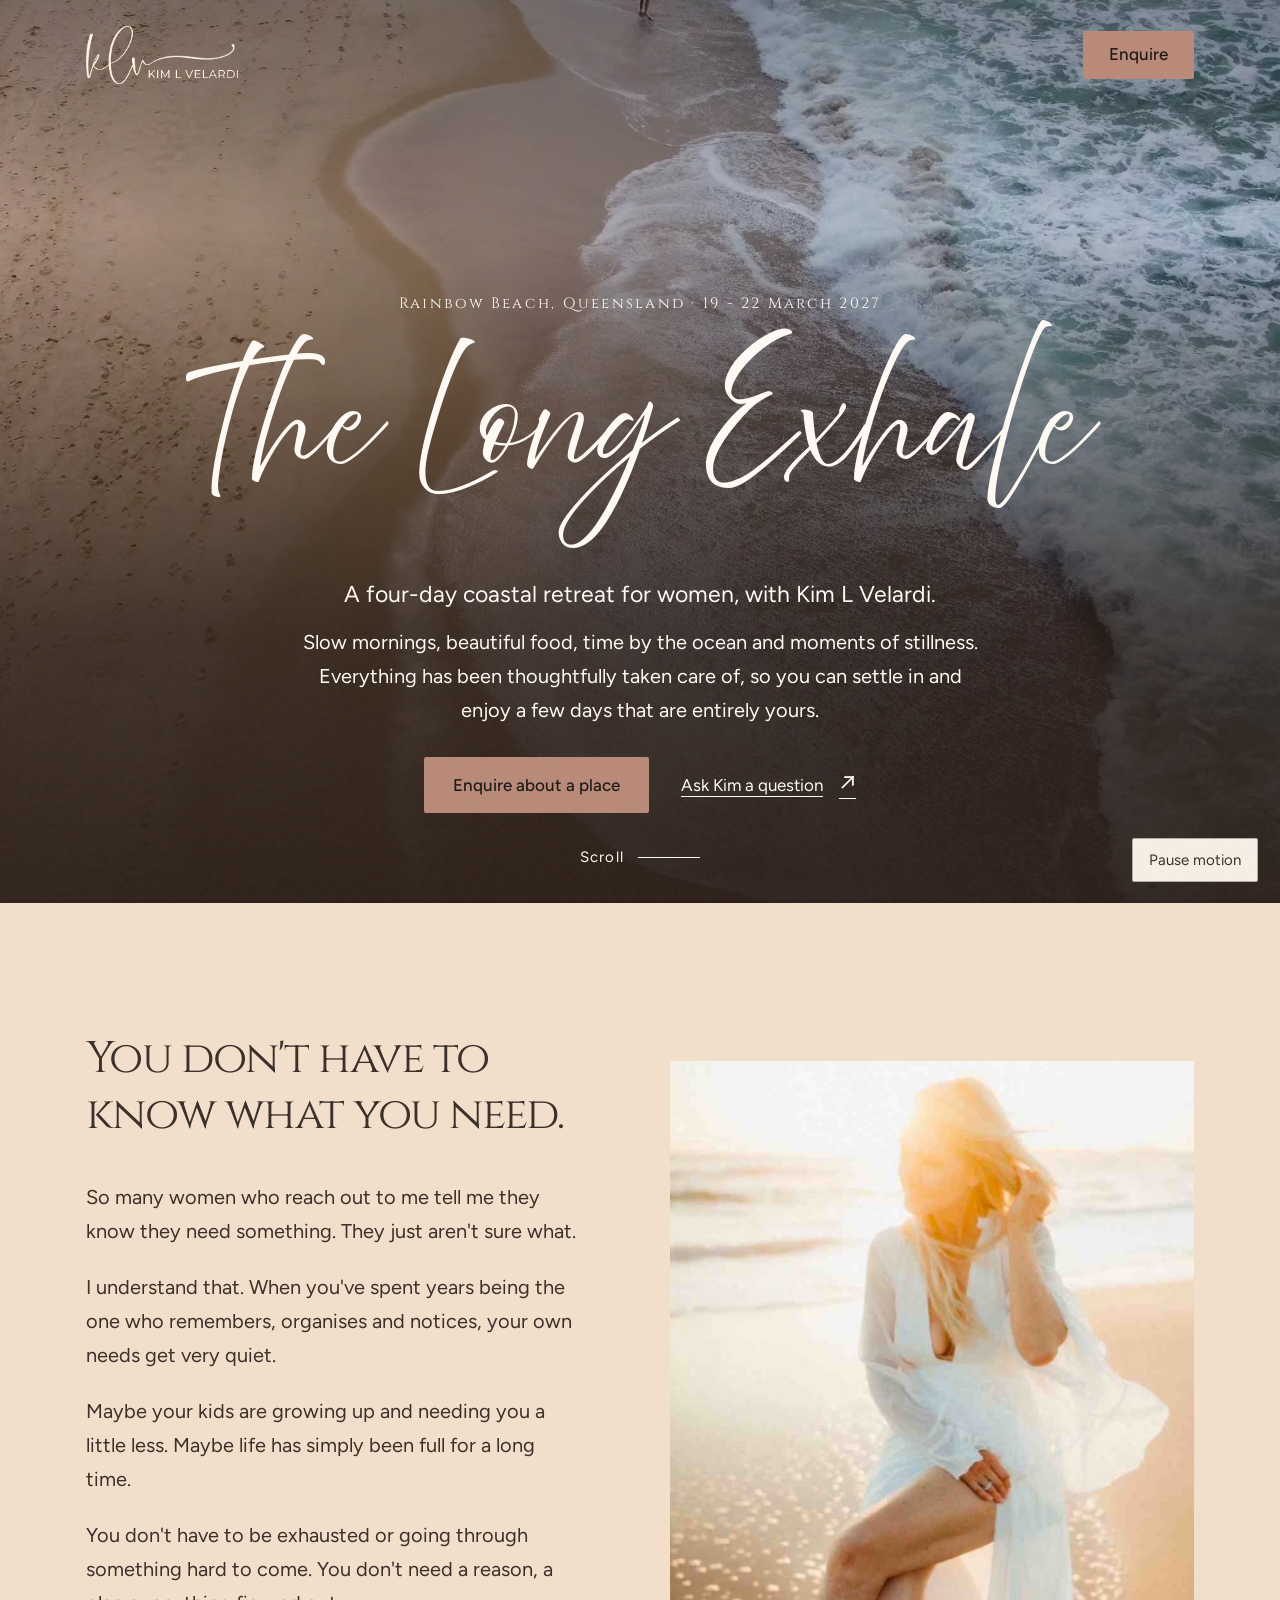
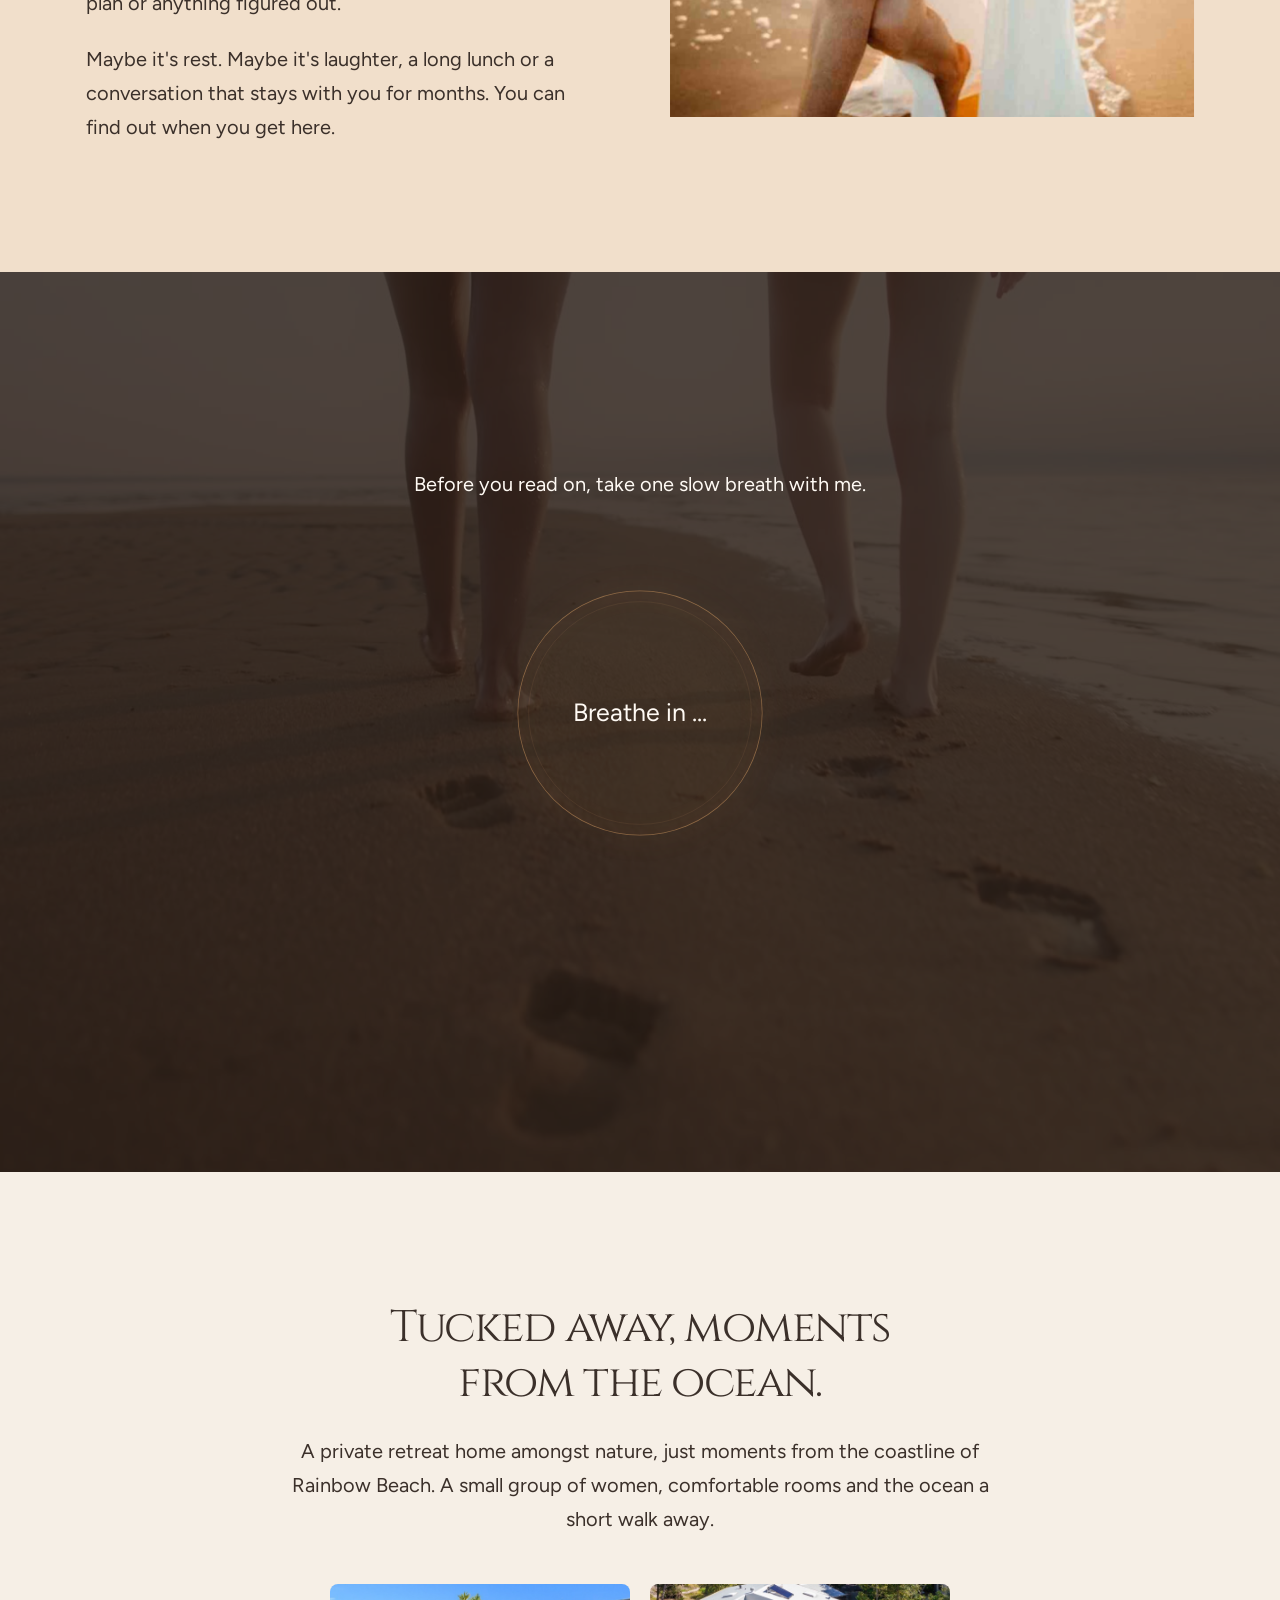
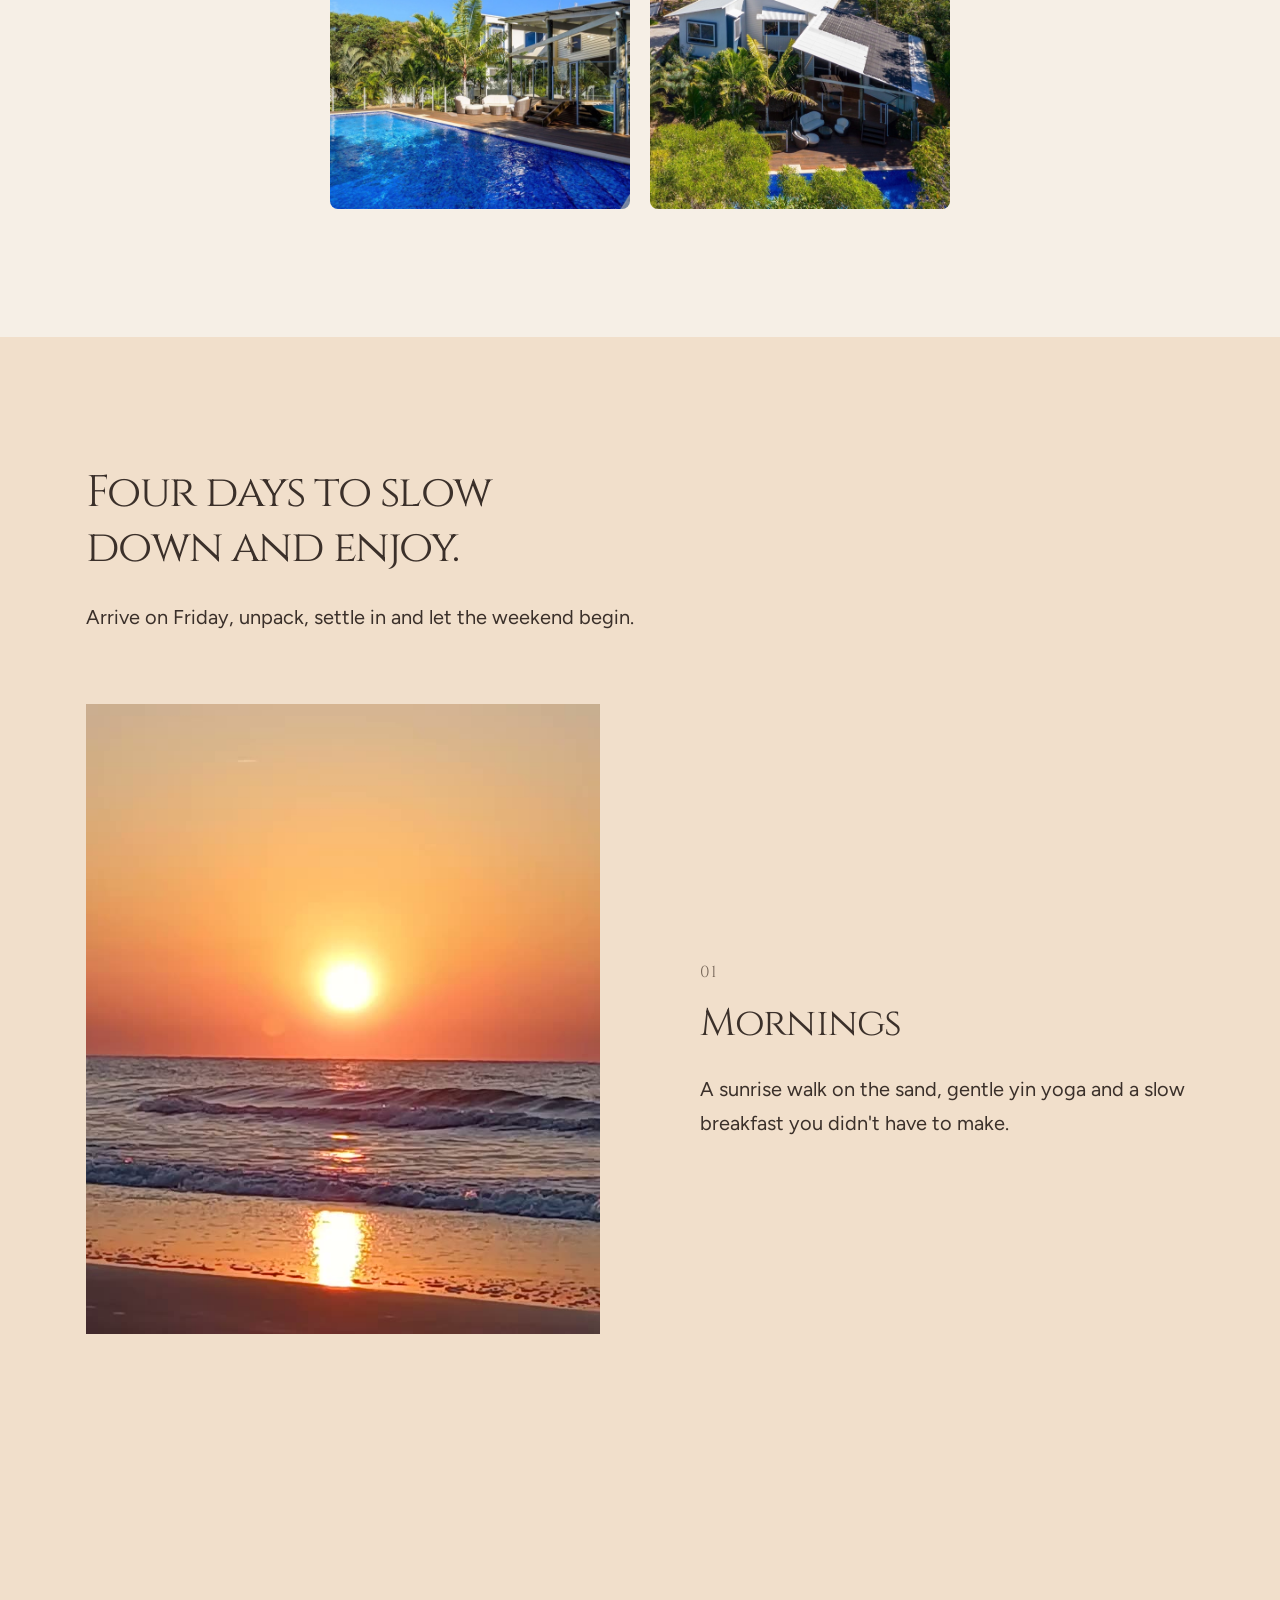
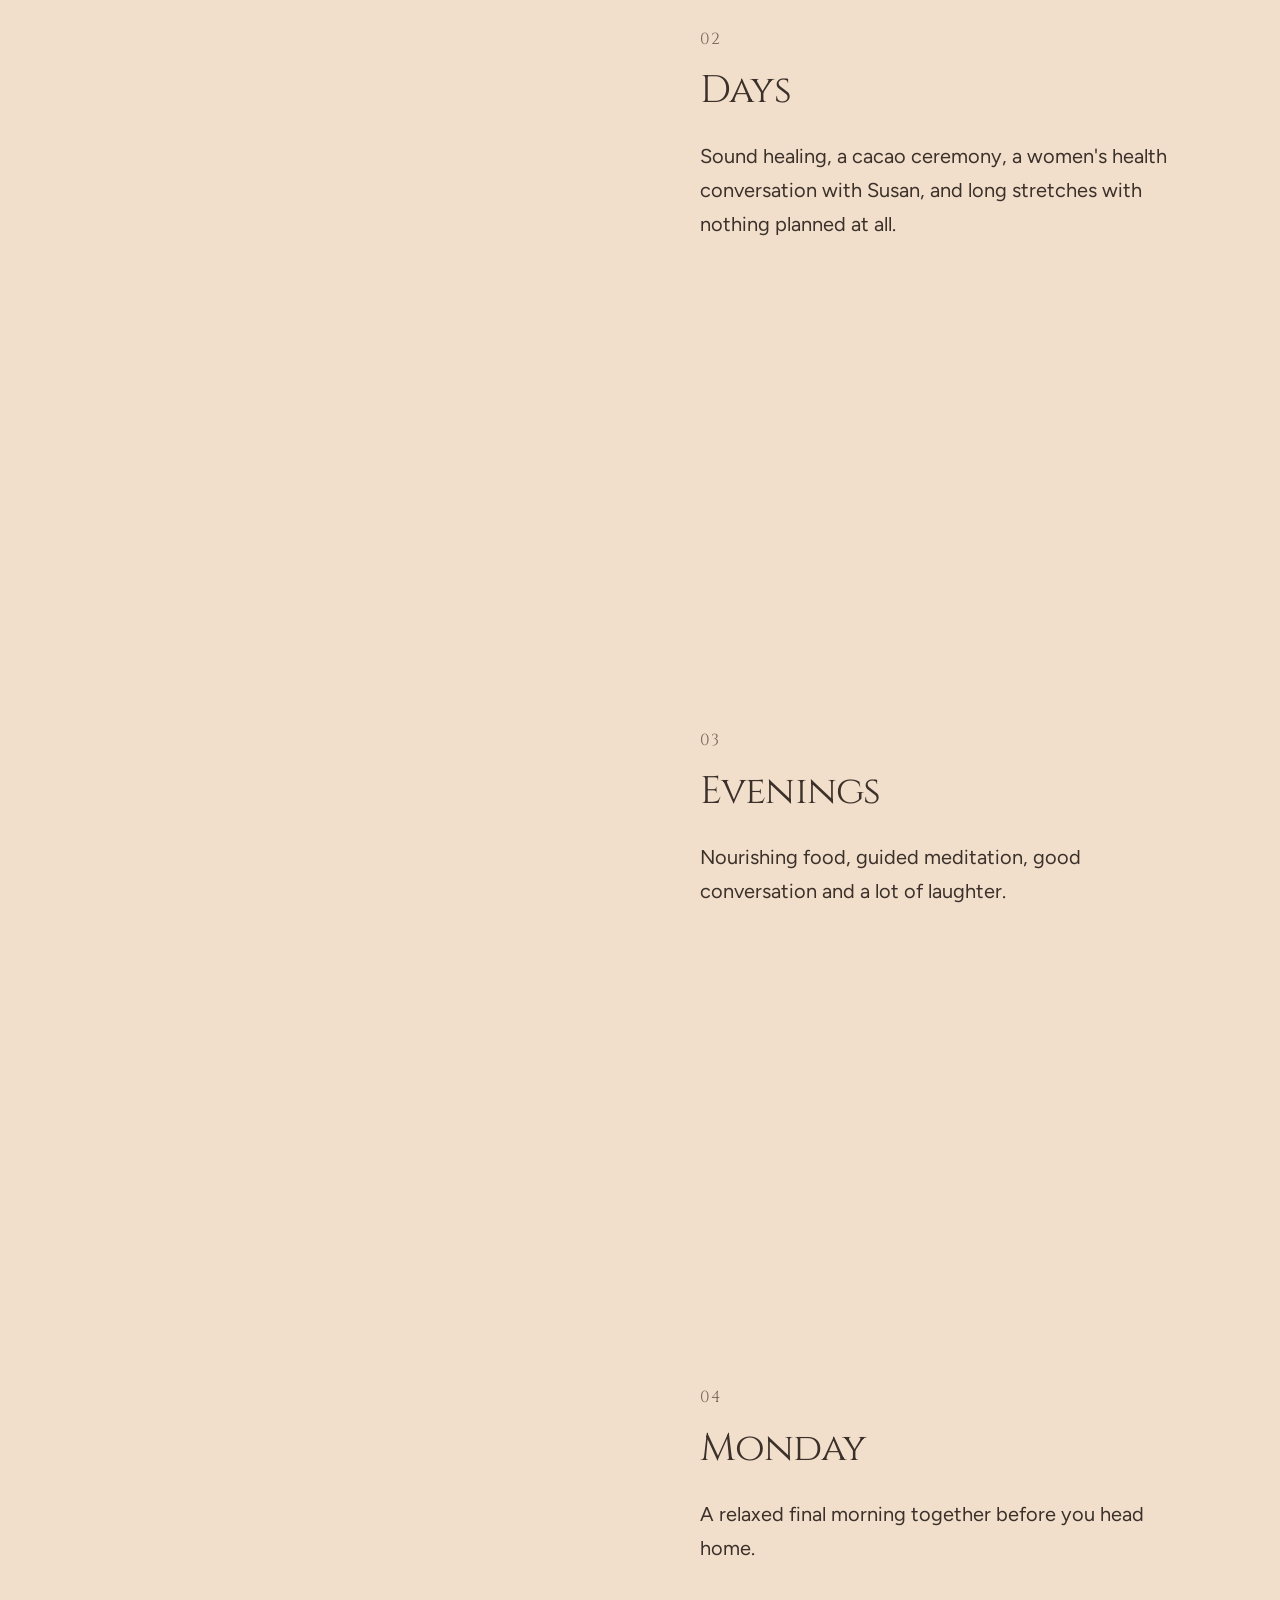
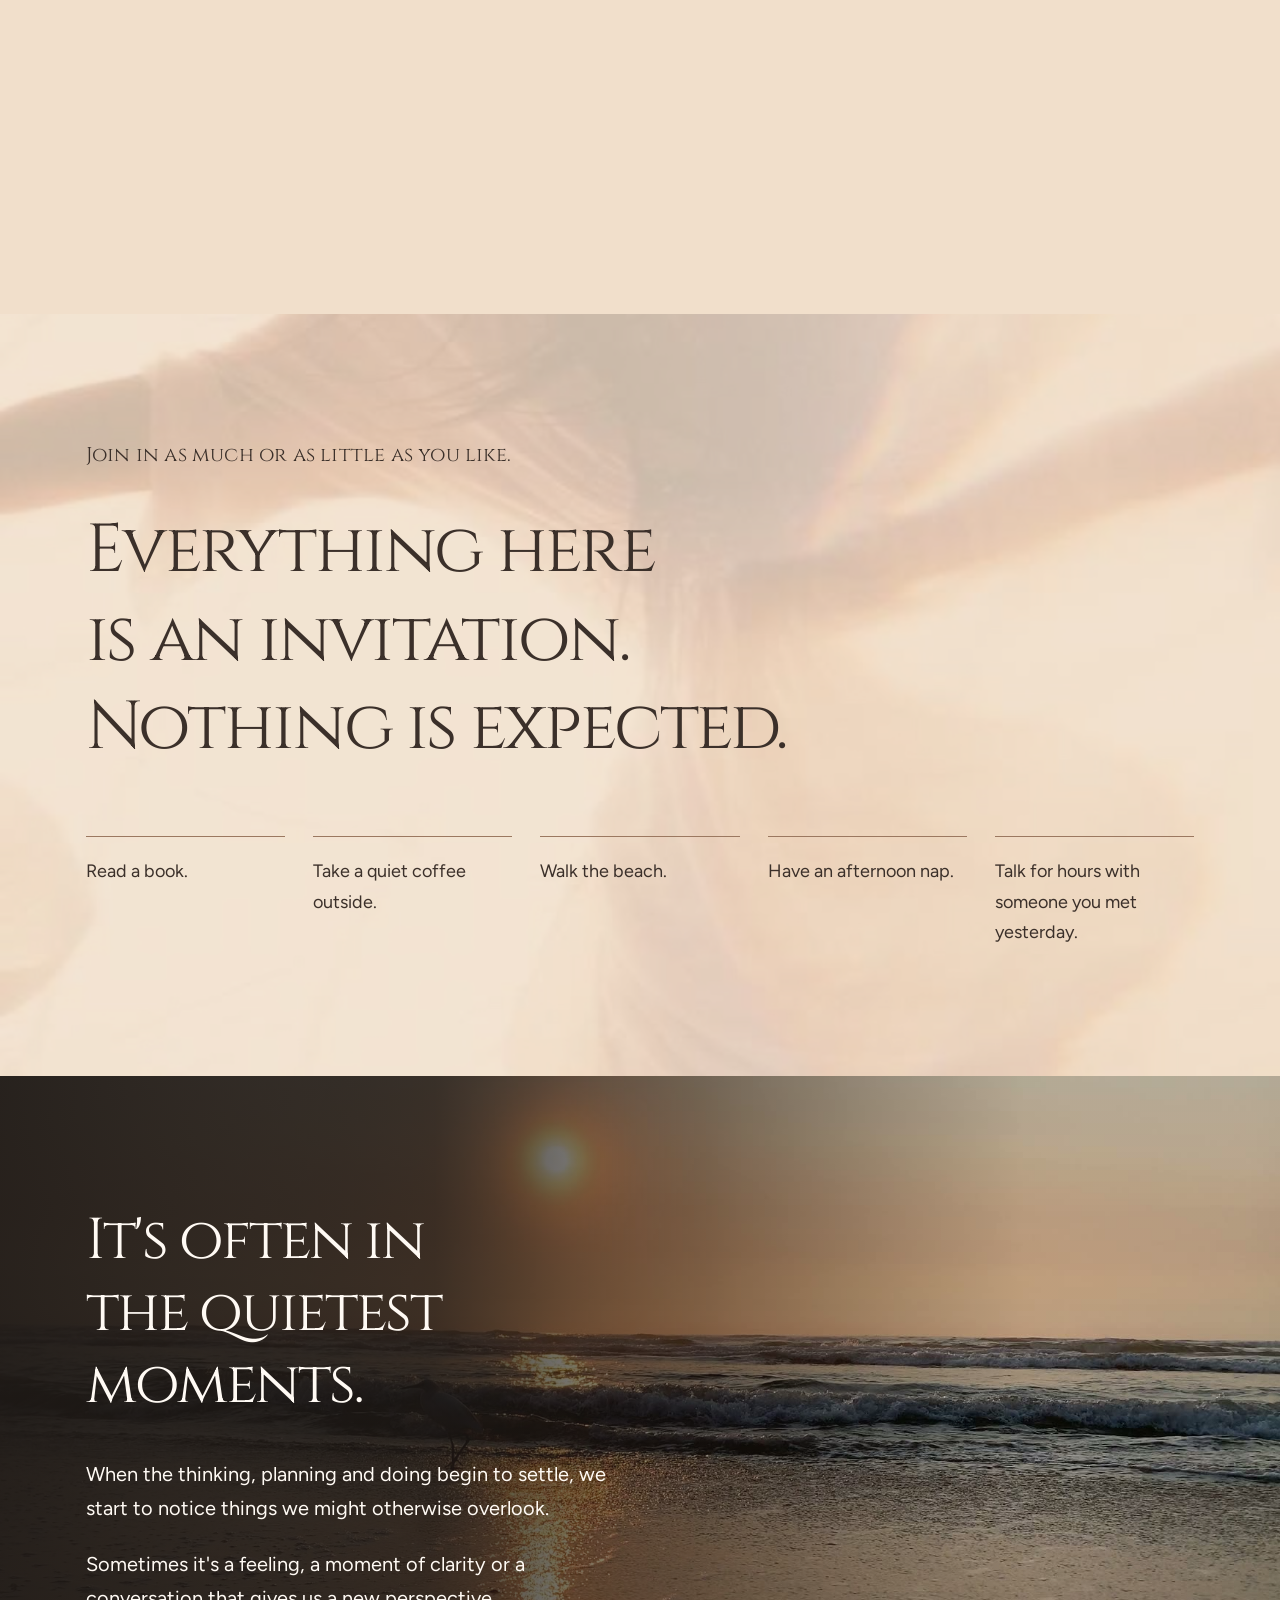
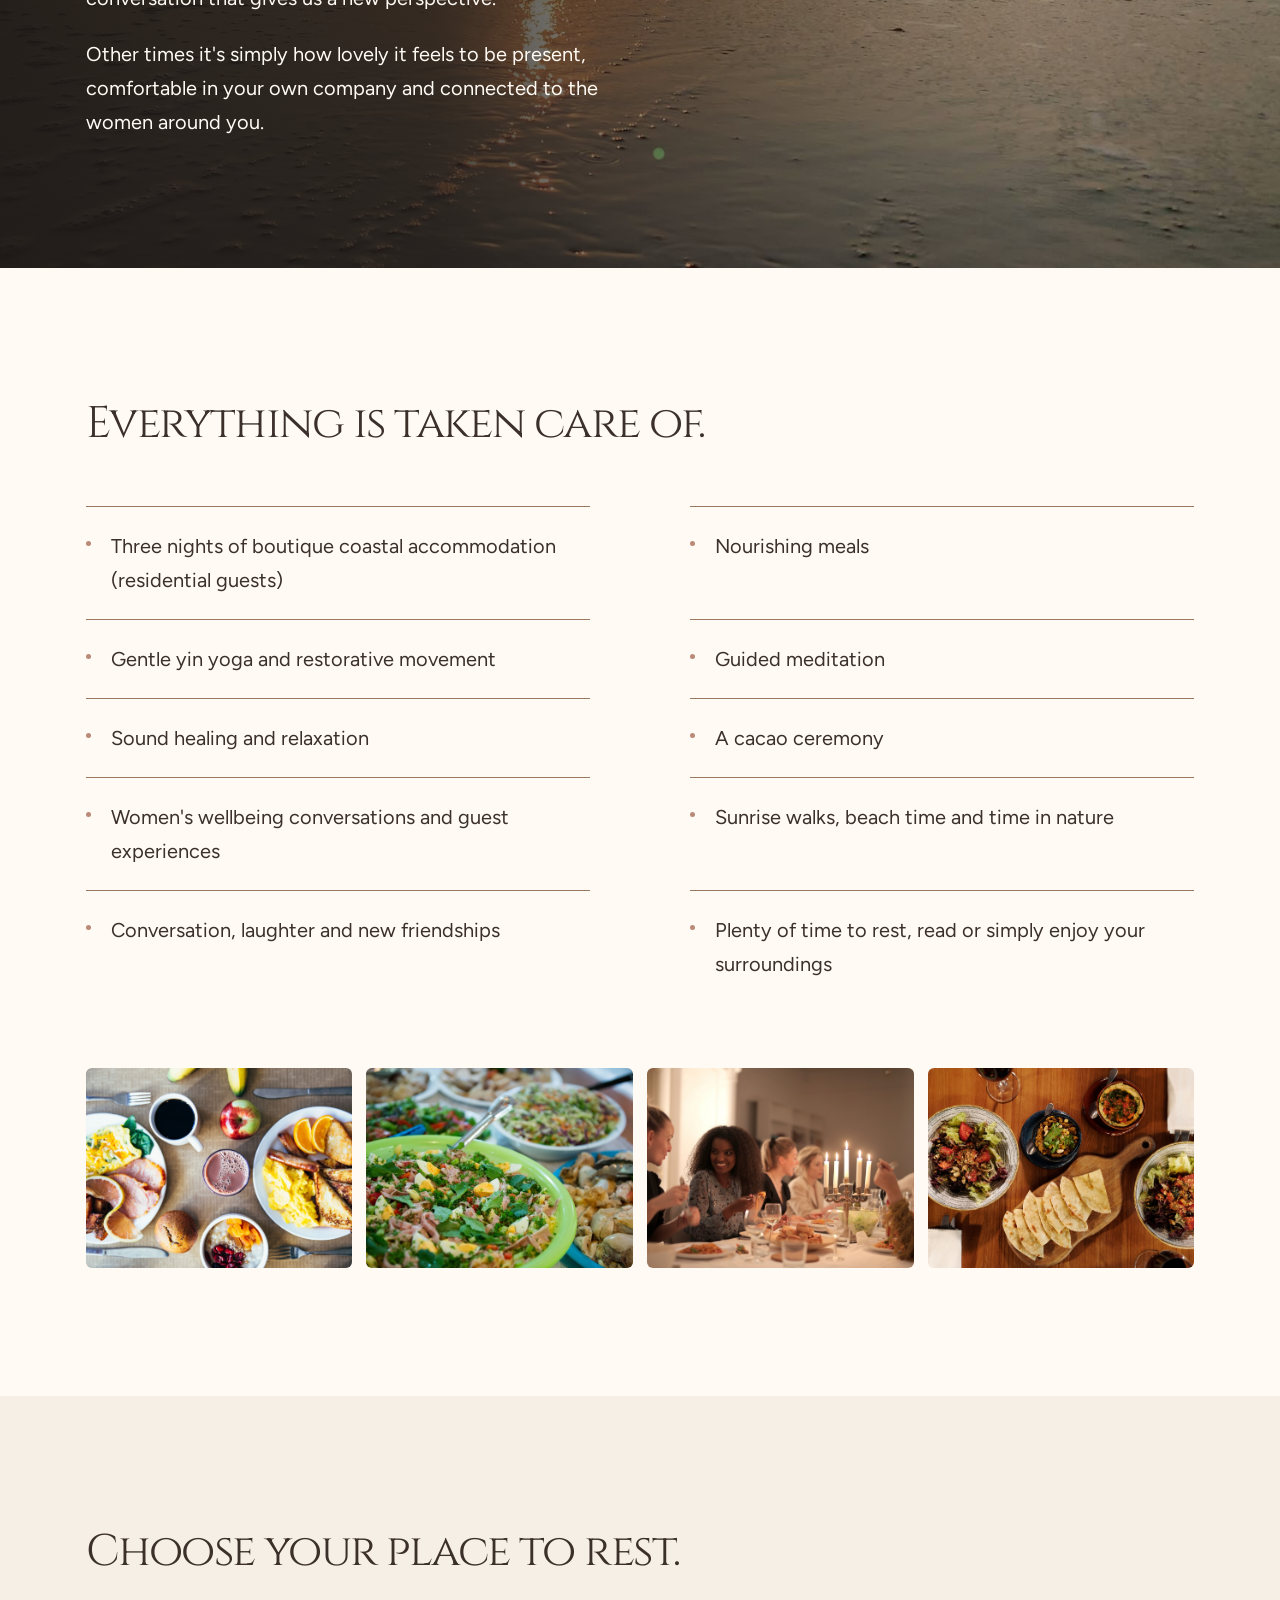
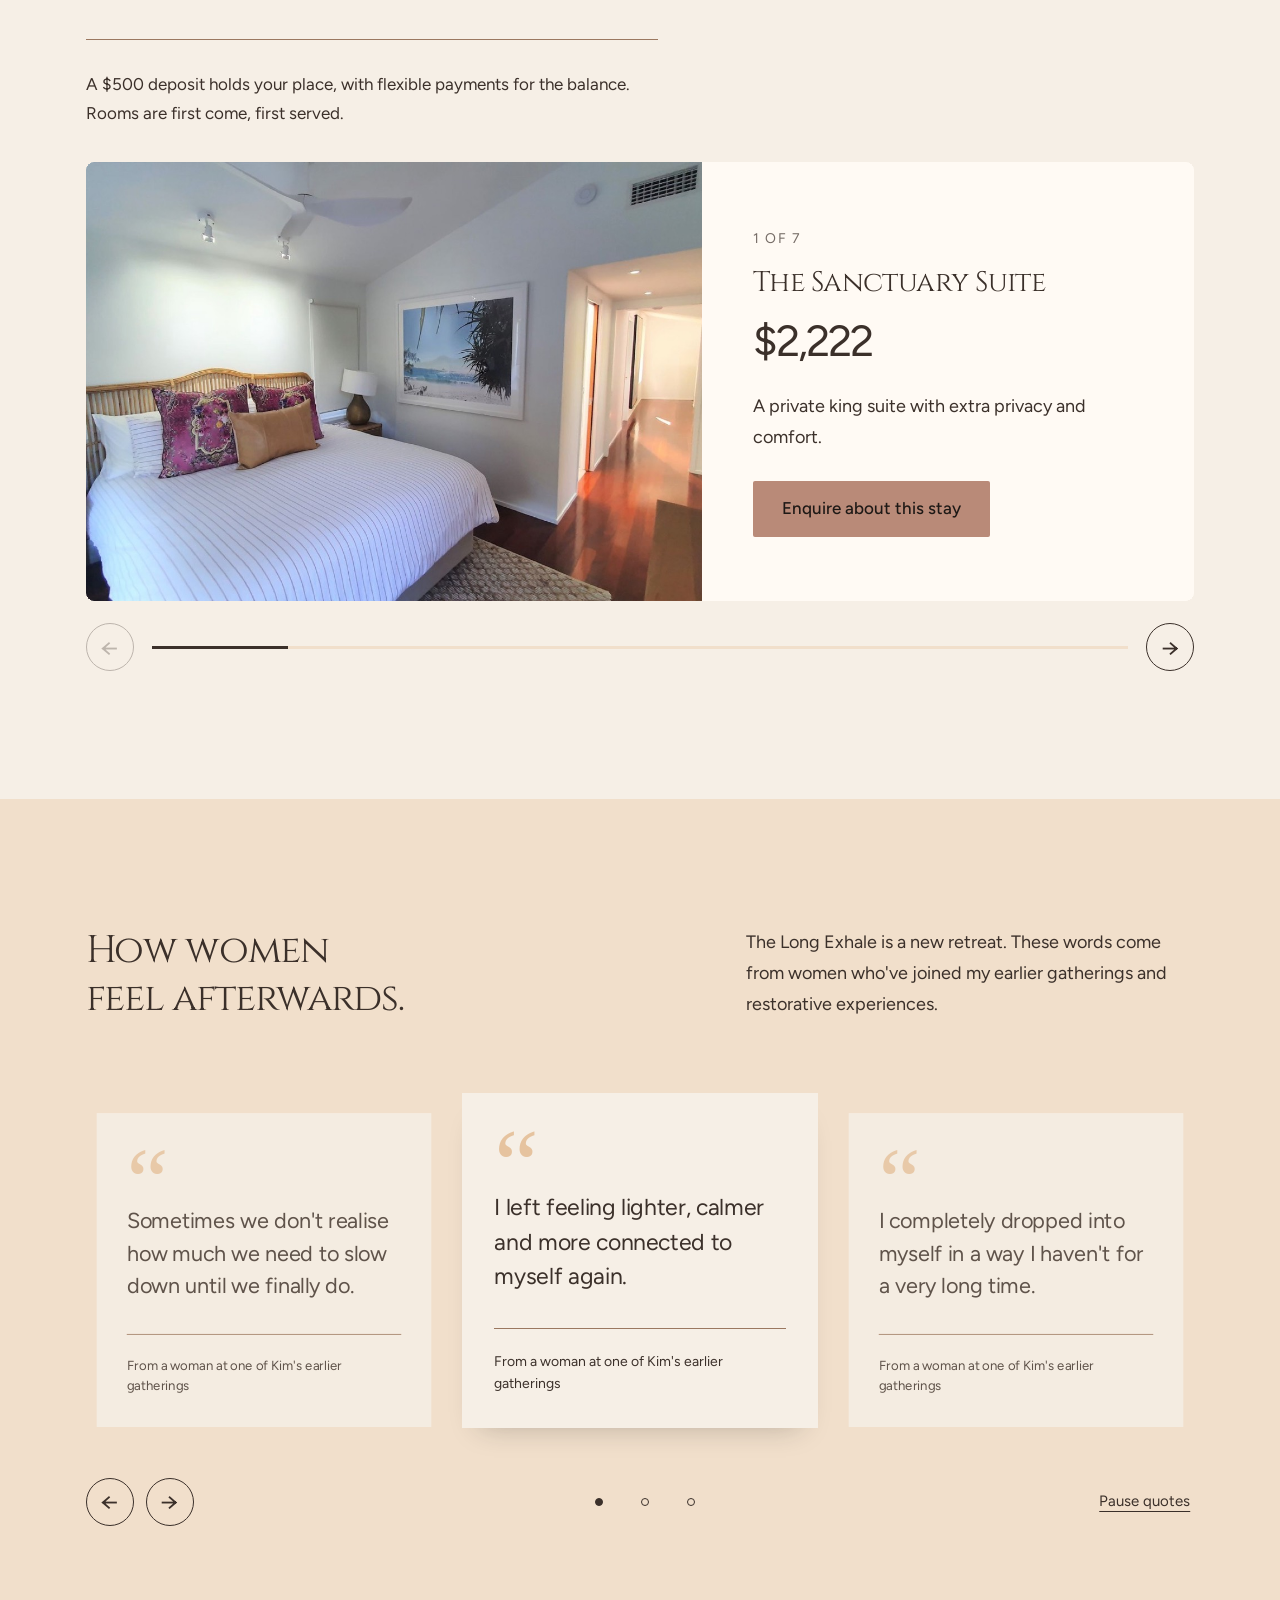
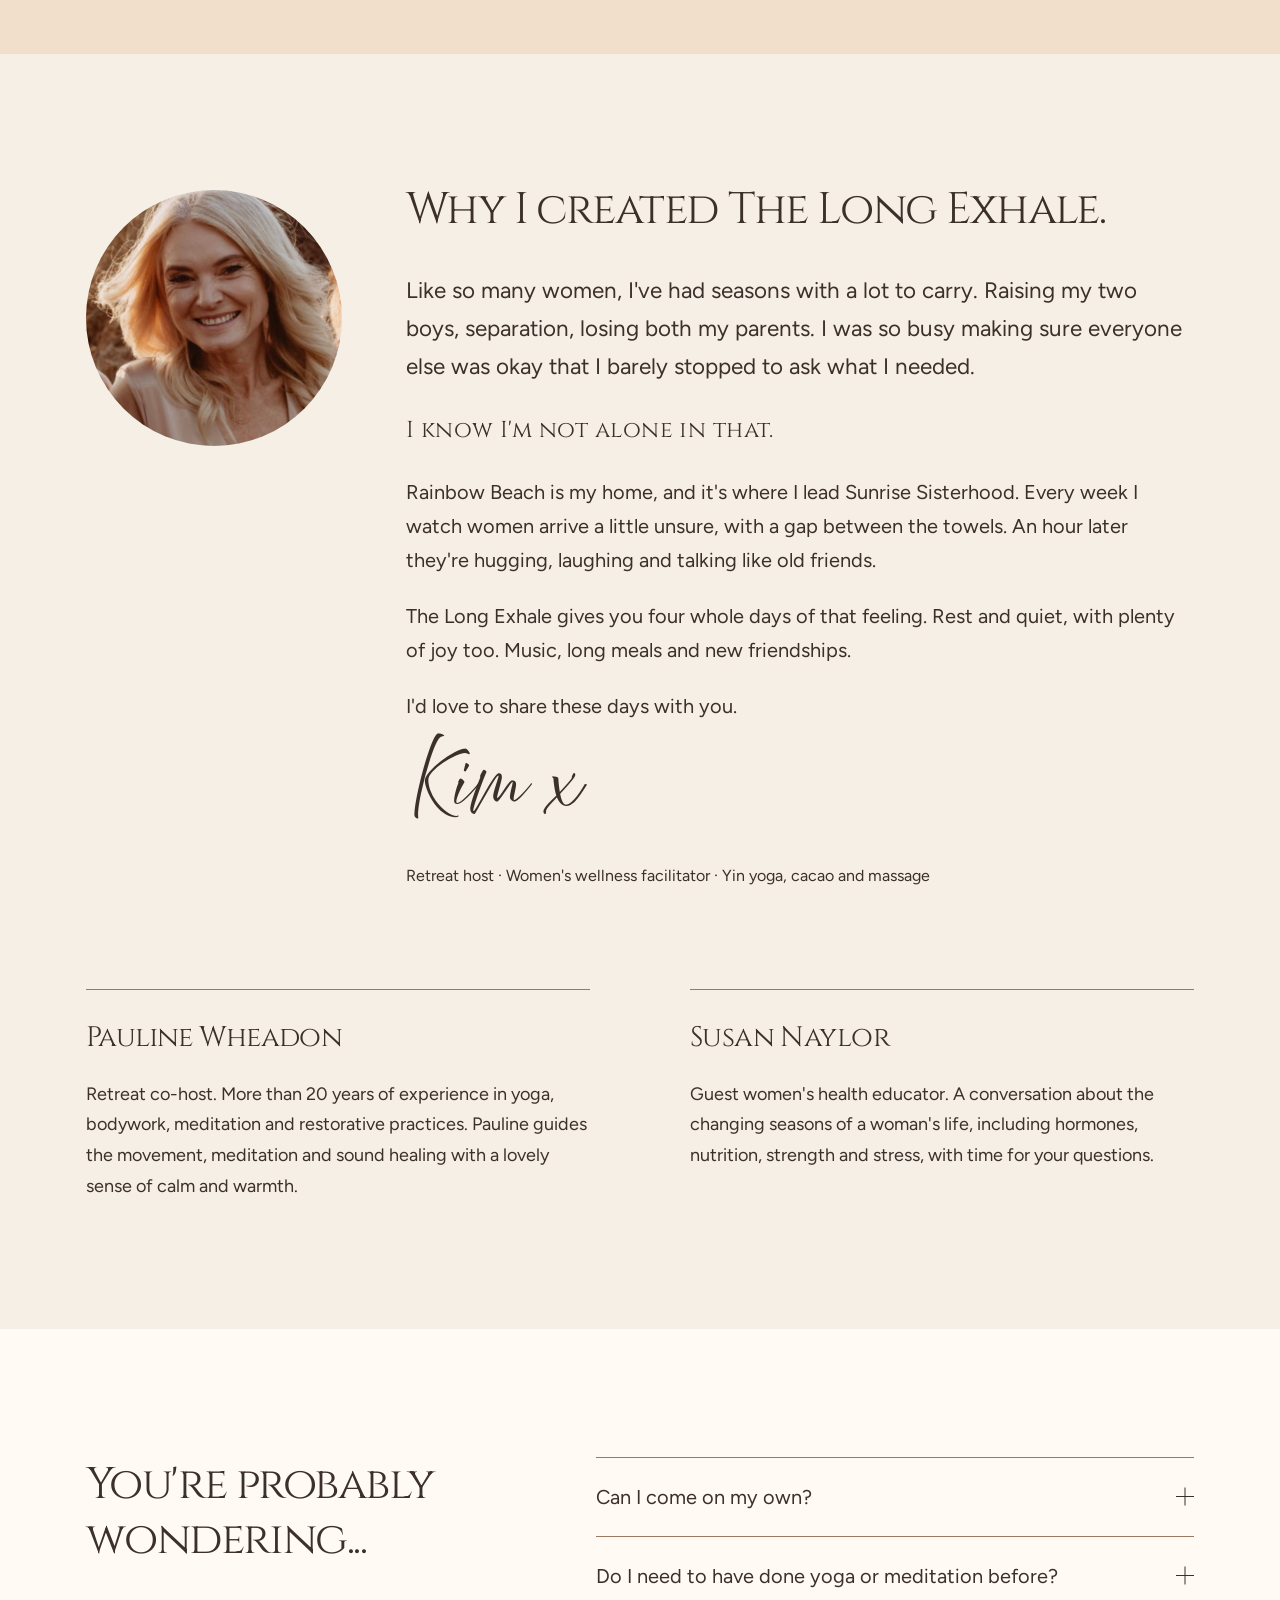
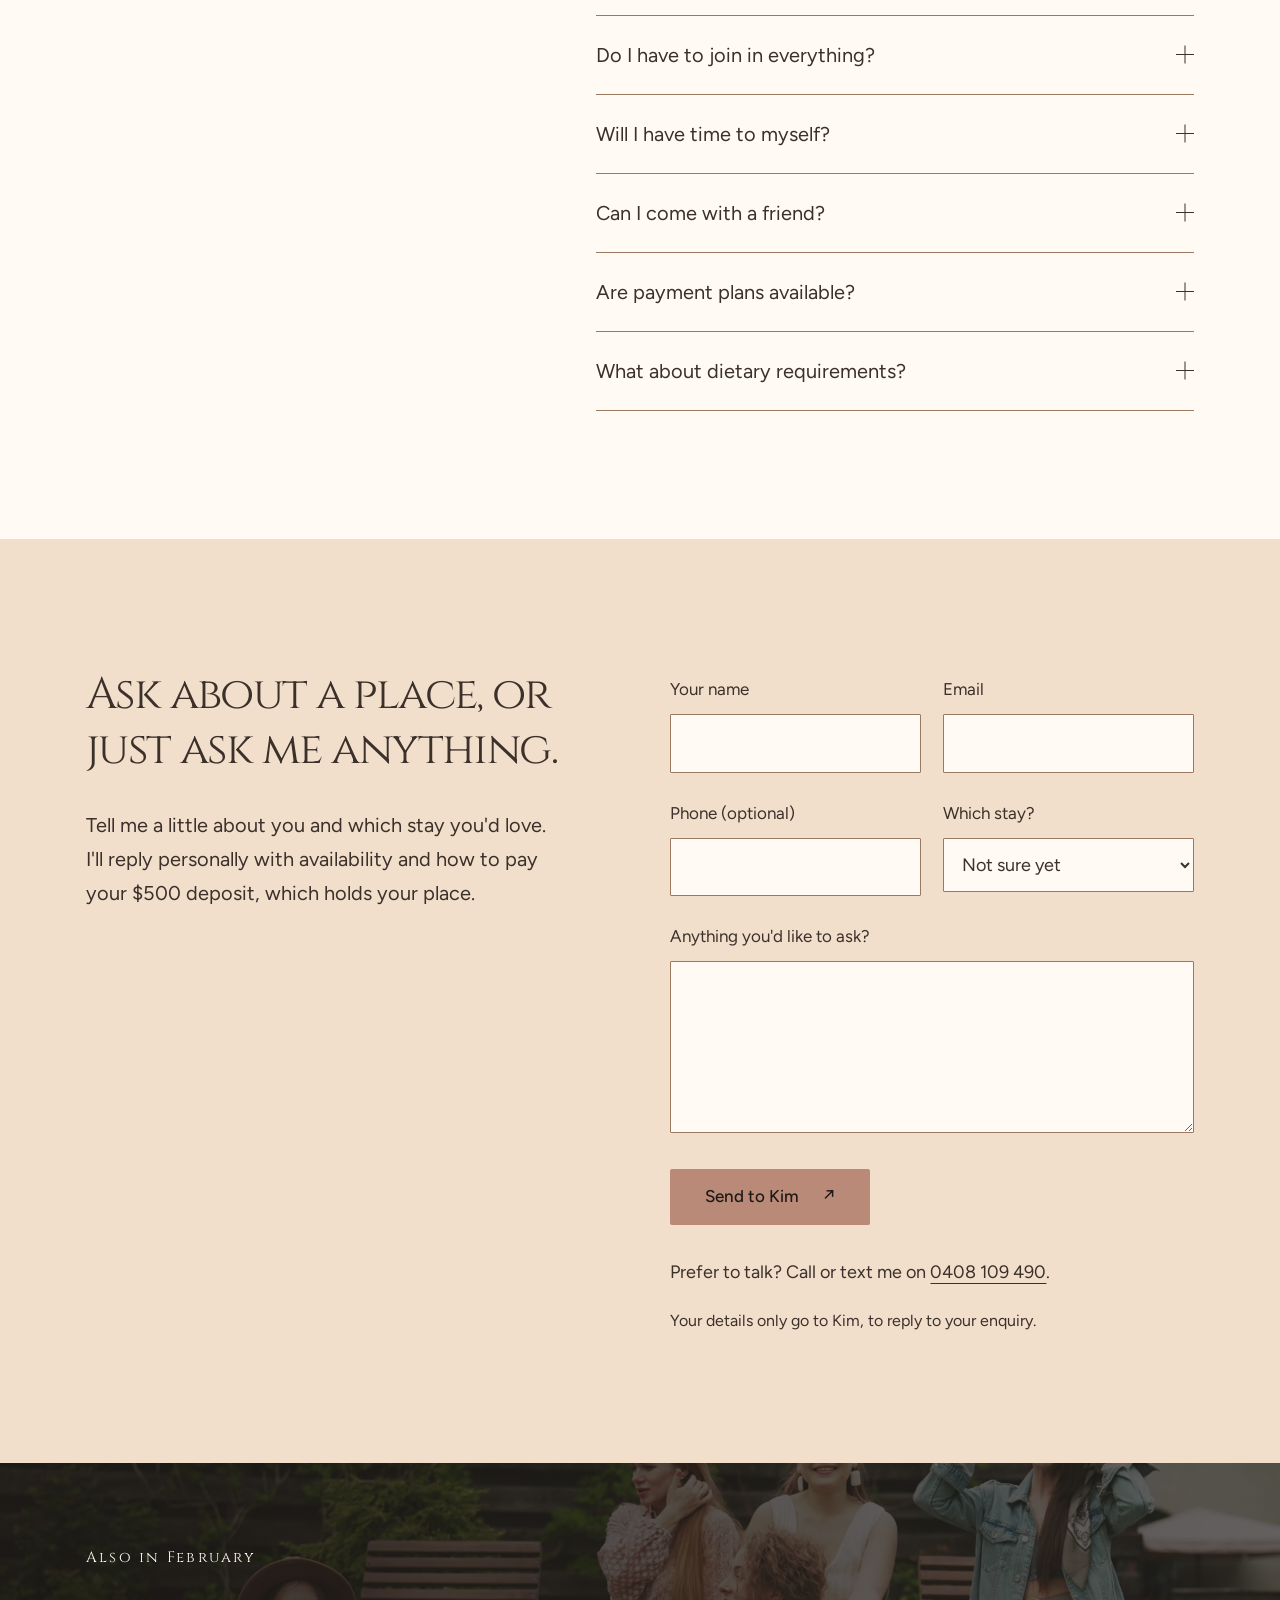
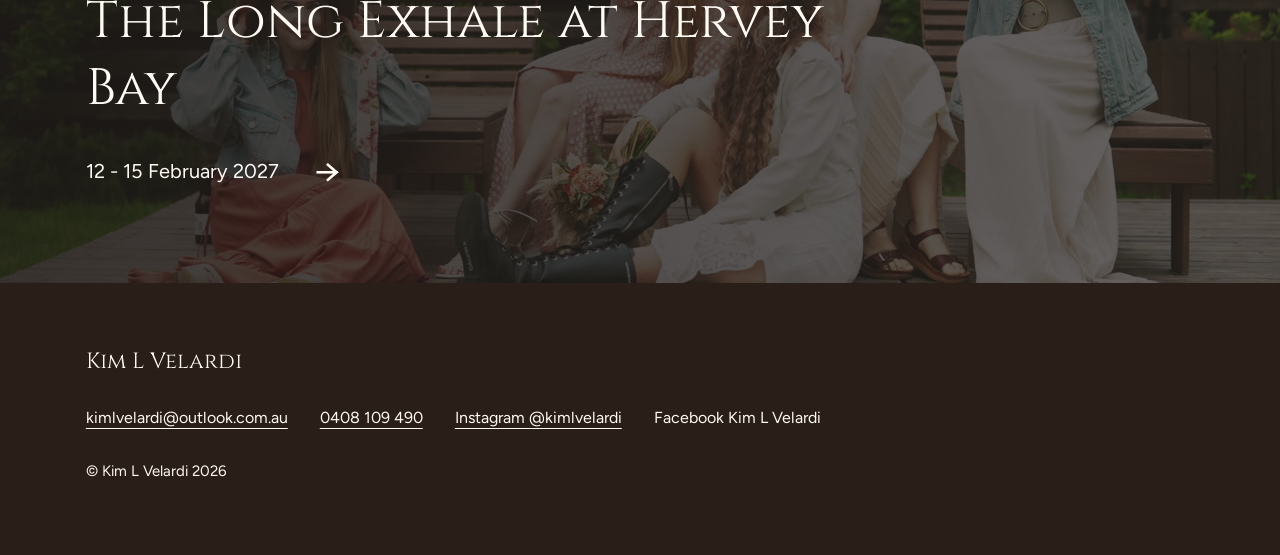
==== rainbow-beach/index.html @ c7836d64 "The Long Exhale preview pages (Hervey Bay + Rainbow Beach) Co-Authored-By: Claude Opus 5.5 <noreply@" ====
<!doctype html>
<html lang="en-AU">
<head>
  <meta charset="utf-8">
  <meta name="viewport" content="width=device-width, initial-scale=1">
  <meta name="robots" content="noindex, nofollow">
  <meta name="theme-color" content="#F6EFE6">
  <title>The Long Exhale | Rainbow Beach Women&#x27;s Retreat, Queensland | 2027</title>
  <meta name="description" content="Slow mornings, beautiful food, time by the ocean and moments of stillness. Everything has been thoughtfully taken care of, so you can settle in and enjoy a few days that are entirely yours.">
  <meta property="og:type" content="website">
  <meta property="og:title" content="The Long Exhale | Rainbow Beach Women&#x27;s Retreat, Queensland | 2027">
  <meta property="og:description" content="Slow mornings, beautiful food, time by the ocean and moments of stillness. Everything has been thoughtfully taken care of, so you can settle in and enjoy a few days that are entirely yours.">
  <meta property="og:image" content="../media/aerial-shore.jpg">
  <meta property="og:image:alt" content="Women running into the surf at the shoreline">
  <meta property="og:locale" content="en_AU">
  <link rel="preconnect" href="https://fonts.googleapis.com">
  <link rel="preconnect" href="https://fonts.gstatic.com" crossorigin>
  <link href="https://fonts.googleapis.com/css2?family=Cinzel:wght@400;500&amp;family=Figtree:wght@400;450;500;600&amp;display=swap" rel="stylesheet">
  <link rel="preload" href="../fonts/above-the-beyond.otf" as="font" type="font/otf" crossorigin>
  <link rel="preload" href="../media/aerial-shore.jpg" as="image" fetchpriority="high">
  <link rel="icon" type="image/png" href="../img/klv-mark.png">
  <link rel="apple-touch-icon" href="../img/klv-mark.png">
  <link rel="stylesheet" href="../assets/style.css">
  <script src="../assets/main.js" defer></script>
  <script type="application/ld+json">{"@context": "https://schema.org", "@type": "Event", "name": "The Long Exhale - Rainbow Beach women's retreat", "description": "Slow mornings, beautiful food, time by the ocean and moments of stillness. Everything has been thoughtfully taken care of, so you can settle in and enjoy a few days that are entirely yours.", "startDate": "2027-03-19", "endDate": "2027-03-22", "eventAttendanceMode": "https://schema.org/OfflineEventAttendanceMode", "eventStatus": "https://schema.org/EventScheduled", "image": "../media/aerial-shore.jpg", "location": {"@type": "Place", "name": "Rainbow Beach, Queensland", "address": {"@type": "PostalAddress", "addressLocality": "Rainbow Beach", "addressRegion": "QLD", "addressCountry": "AU"}}, "organizer": {"@type": "Person", "name": "Kim L Velardi", "email": "kimlvelardi@outlook.com.au"}, "offers": {"@type": "AggregateOffer", "lowPrice": 522, "highPrice": 2222, "priceCurrency": "AUD"}}</script>
</head>
<body data-theme="bay" data-retreat="Rainbow Beach">
<a class="skip-link" href="#main">Skip to content</a>
<nav class="site-nav" aria-label="Main navigation"><div class="nav-inner">
  <a class="brand" href="../index.html" aria-label="Kim L Velardi - choose a retreat"><img src="../img/kim-logo.png" alt="Kim L Velardi" width="922" height="349"></a>
  <a class="button nav-enquire" href="#enquire">Enquire</a>
</div></nav>
<main id="main">
<section class="hero" aria-labelledby="retreat-title">
  <div class="hero-film"><video class="hero-video" data-src="../media/aerial-shore.mp4" poster="../media/aerial-shore.jpg" muted playsinline loop preload="metadata" autoplay aria-hidden="true" tabindex="-1"></video></div><div class="hero-scrim"></div>
  <div class="hero-content container">
    <p class="eyebrow hero-eyebrow"><span>Rainbow Beach, Queensland</span><span class="eb-sep" aria-hidden="true"> · </span><span class="eb-date">19 - 22 March 2027</span></p>
    <h1 class="script hero-title" id="retreat-title"><span>The Long</span> <span>Exhale</span></h1>
    <p class="hero-line">A four-day coastal retreat for women, with Kim L Velardi.</p>
    <p class="hero-sub">Slow mornings, beautiful food, time by the ocean and moments of stillness. Everything has been thoughtfully taken care of, so you can settle in and enjoy a few days that are entirely yours.</p>
    <div class="hero-actions"><a class="button" href="#enquire">Enquire about a place</a><a class="text-link light-link" href="#enquire" data-ask>Ask Kim a question <span aria-hidden="true">↗</span></a></div>
  </div>
  <a class="scroll-cue" href="#mirror" aria-label="Scroll to read on"><span>Scroll</span><i aria-hidden="true"></i></a>
</section>
<section class="mirror section-space" id="mirror" aria-labelledby="mirror-title">
  <div class="container mirror-grid">
    <div class="mirror-copy reveal"><h2 id="mirror-title">You don&#x27;t have to know what you need.</h2><p>So many women who reach out to me tell me they know they need something. They just aren&#x27;t sure what.</p><p>I understand that. When you&#x27;ve spent years being the one who remembers, organises and notices, your own needs get very quiet.</p><p>Maybe your kids are growing up and needing you a little less. Maybe life has simply been full for a long time.</p><p>You don&#x27;t have to be exhausted or going through something hard to come. You don&#x27;t need a reason, a plan or anything figured out.</p><p>Maybe it&#x27;s rest. Maybe it&#x27;s laughter, a long lunch or a conversation that stays with you for months. You can find out when you get here.</p></div>
    <figure class="mirror-photo wipe"><img src="../img/kim-shore.jpg" alt="A woman in white on the shoreline in golden light." width="1072" height="1400" loading="lazy" decoding="async" class="people"></figure>
  </div>
</section>
<section class="breath dark-section" aria-label="A moment to breathe">
  <div class="ambient-film"><video class="" data-src="../media/walk-shore.mp4" poster="../media/walk-shore.jpg" muted playsinline loop preload="none" aria-hidden="true" tabindex="-1"></video></div>
  <div class="breath-content container">
    <p class="breath-intro">Before you read on, take one slow breath with me.</p>
    <div class="breath-guide">
      <div class="breath-circle" aria-hidden="true"></div>
      <div class="breath-words" aria-hidden="true"><span class="breath-in">Breathe in ...</span><span class="breath-out">and let it all go.</span></div>
      <p class="breath-static">Breathe in ...<br>and let it all go.</p>
    </div>
    <p class="breath-after">That's the feeling. Now imagine four days of it.</p>
  </div>
</section>
<section class="house section-space" aria-labelledby="house-title"><div class="container house-grid">
  <div class="house-copy reveal"><h2 id="house-title">Tucked away, moments from the ocean.</h2><p>A private retreat home amongst nature, just moments from the coastline of Rainbow Beach. A small group of women, comfortable rooms and the ocean a short walk away.</p></div>
  <div class="house-thumbs"><figure class="house-thumb"><img src="../img/rb-pool.jpg" alt="The pool and garden at the Rainbow Beach retreat home." loading="lazy" decoding="async"></figure><figure class="house-thumb"><img src="../img/rb-aerial.jpg" alt="An aerial view of the Rainbow Beach retreat home in its green surroundings." loading="lazy" decoding="async"></figure></div>
</div></section>
<section class="days section-space" aria-labelledby="days-title">
  <div class="container">
    <header class="section-heading reveal"><h2 id="days-title">Four days to slow down and enjoy.</h2><p>Arrive on Friday, unpack, settle in and let the weekend begin.</p></header>
    <div class="days-layout">
      <div class="days-sticky" aria-hidden="true"><div class="day-frame is-active" data-frame="0"><video class="" data-src="../media/sunrise.mp4" poster="../media/sunrise.jpg" muted playsinline loop preload="none" aria-hidden="true" tabindex="-1"></video></div><div class="day-frame" data-frame="1"><video class="" data-src="../media/singing-bowl.mp4" poster="../media/singing-bowl.jpg" muted playsinline loop preload="none" aria-hidden="true" tabindex="-1"></video></div><div class="day-frame" data-frame="2"><video class="" data-src="../media/circle.mp4" poster="../media/circle.jpg" muted playsinline loop preload="none" aria-hidden="true" tabindex="-1"></video></div><div class="day-frame" data-frame="3"><video class="" data-src="../media/laughter.mp4" poster="../media/laughter.jpg" muted playsinline loop preload="none" aria-hidden="true" tabindex="-1"></video></div></div>
      <div class="day-chapters"><article class="day-chapter" data-day="0" aria-labelledby="day-0"><div class="day-copy"><span class="chapter-number" aria-hidden="true">01</span><h3 id="day-0">Mornings</h3><p>A sunrise walk on the sand, gentle yin yoga and a slow breakfast you didn&#x27;t have to make.</p></div></article><article class="day-chapter" data-day="1" aria-labelledby="day-1"><div class="day-copy"><span class="chapter-number" aria-hidden="true">02</span><h3 id="day-1">Days</h3><p>Sound healing, a cacao ceremony, a women&#x27;s health conversation with Susan, and long stretches with nothing planned at all.</p></div></article><article class="day-chapter" data-day="2" aria-labelledby="day-2"><div class="day-copy"><span class="chapter-number" aria-hidden="true">03</span><h3 id="day-2">Evenings</h3><p>Nourishing food, guided meditation, good conversation and a lot of laughter.</p></div></article><article class="day-chapter" data-day="3" aria-labelledby="day-3"><div class="day-copy"><span class="chapter-number" aria-hidden="true">04</span><h3 id="day-3">Monday</h3><p>A relaxed final morning together before you head home.</p></div></article></div>
    </div>
  </div>
</section>
<section class="invitation section-space" aria-labelledby="invitation-title">
  <div class="linen-texture" aria-hidden="true"><img src="../img/linen-light.jpg" alt="" width="899" height="1200" loading="lazy" decoding="async"></div>
  <div class="container reveal"><h2 class="invitation-intro" id="invitation-title">Join in as much or as little as you like.</h2>
    <blockquote class="pull-line">Everything here is an invitation. Nothing is expected.</blockquote>
    <ul class="free-time"><li>Read a book.</li><li>Take a quiet coffee outside.</li><li>Walk the beach.</li><li>Have an afternoon nap.</li><li>Talk for hours with someone you met yesterday.</li></ul>
  </div>
</section>
<section class="afterwards dark-section section-space" aria-labelledby="afterwards-title">
  <div class="ambient-film"><video class="" data-src="../media/heron-dawn.mp4" poster="../media/heron-dawn.jpg" muted playsinline loop preload="none" aria-hidden="true" tabindex="-1"></video></div>
  <div class="container afterwards-content reveal"><h2 id="afterwards-title">It&#x27;s often in the quietest moments.</h2><div class="afterwards-copy"><p>When the thinking, planning and doing begin to settle, we start to notice things we might otherwise overlook.</p><p>Sometimes it&#x27;s a feeling, a moment of clarity or a conversation that gives us a new perspective.</p><p>Other times it&#x27;s simply how lovely it feels to be present, comfortable in your own company and connected to the women around you.</p></div></div>
</section>
<section class="included section-space" aria-labelledby="included-title"><div class="container">
  <h2 class="reveal" id="included-title">Everything is taken care of.</h2>
  <ul class="included-list"><li class="reveal">Three nights of boutique coastal accommodation (residential guests)</li><li class="reveal">Nourishing meals</li><li class="reveal">Gentle yin yoga and restorative movement</li><li class="reveal">Guided meditation</li><li class="reveal">Sound healing and relaxation</li><li class="reveal">A cacao ceremony</li><li class="reveal">Women&#x27;s wellbeing conversations and guest experiences</li><li class="reveal">Sunrise walks, beach time and time in nature</li><li class="reveal">Conversation, laughter and new friendships</li><li class="reveal">Plenty of time to rest, read or simply enjoy your surroundings</li></ul>
  
  <div class="food-strip"><figure><img src="../img/food-1.jpg" alt="A breakfast table with eggs, toast, fruit and coffee" loading="lazy" decoding="async"></figure><figure><img src="../img/food-2.jpg" alt="Bowls of fresh salads laid out to share" loading="lazy" decoding="async"></figure><figure><img src="../img/food-3.jpg" alt="Women laughing over dinner by candlelight" loading="lazy" decoding="async"></figure><figure><img src="../img/food-4.jpg" alt="Shared plates of salad, dips and flatbread" loading="lazy" decoding="async"></figure></div>
</div></section>
<section class="stays section-space" id="stays" aria-labelledby="stays-title"><div class="container">
  <div class="stays-head"><div><h2 class="reveal" id="stays-title">Choose your place to rest.</h2><p class="deposit-line">A $500 deposit holds your place, with flexible payments for the balance. Rooms are first come, first served.</p></div></div>
  <div class="stay-carousel" role="region" aria-roledescription="carousel" aria-labelledby="stays-title">
    <div class="stay-viewport"><div class="stay-track" id="stay-track" tabindex="0" aria-label="Stays, one at a time. Use left and right arrow keys"><article class="stay-card" role="group" aria-roledescription="slide" aria-label="1 of 7"><div class="stay-thumb"><img src="../img/rb-room-sanctuary.jpg" alt="The Sanctuary Suite at the Rainbow Beach retreat home" loading="lazy" decoding="async" draggable="false"></div><div class="stay-details"><p class="stay-count">1 of 7</p><h3 id="stay-0">The Sanctuary Suite</h3><p class="stay-price">$2,222</p><p class="stay-description">A private king suite with extra privacy and comfort.</p><a class="button stay-enquire" href="#enquire" data-stay="The Sanctuary Suite">Enquire about this stay<span class="sr-only">: The Sanctuary Suite</span></a></div></article><article class="stay-card" role="group" aria-roledescription="slide" aria-label="2 of 7"><div class="stay-thumb"><img src="../img/rb-room-haven.jpg" alt="The Private Haven at the Rainbow Beach retreat home" loading="lazy" decoding="async" draggable="false"></div><div class="stay-details"><p class="stay-count">2 of 7</p><h3 id="stay-1">The Private Haven</h3><p class="stay-price">$2,122</p><p class="stay-description">Your own king room to unwind and enjoy a little quiet.</p><a class="button stay-enquire" href="#enquire" data-stay="The Private Haven">Enquire about this stay<span class="sr-only">: The Private Haven</span></a></div></article><article class="stay-card" role="group" aria-roledescription="slide" aria-label="3 of 7"><div class="stay-thumb"><img src="../img/rb-room-solace.jpg" alt="The Solace Suite at the Rainbow Beach retreat home" loading="lazy" decoding="async" draggable="false"></div><div class="stay-details"><p class="stay-count">3 of 7</p><h3 id="stay-2">The Solace Suite</h3><p class="stay-price">$2,122</p><p class="stay-description">A peaceful private queen room.</p><a class="button stay-enquire" href="#enquire" data-stay="The Solace Suite">Enquire about this stay<span class="sr-only">: The Solace Suite</span></a></div></article><article class="stay-card" role="group" aria-roledescription="slide" aria-label="4 of 7"><div class="stay-thumb"><img src="../img/rb-room-coastal.jpg" alt="The Coastal Queen at the Rainbow Beach retreat home" loading="lazy" decoding="async" draggable="false"></div><div class="stay-details"><p class="stay-count">4 of 7</p><h3 id="stay-3">The Coastal Queen</h3><p class="stay-price">$2,122</p><p class="stay-description">A queen room with a relaxed coastal feel.</p><a class="button stay-enquire" href="#enquire" data-stay="The Coastal Queen">Enquire about this stay<span class="sr-only">: The Coastal Queen</span></a></div></article><article class="stay-card" role="group" aria-roledescription="slide" aria-label="5 of 7"><div class="stay-thumb"><img src="../img/rb-room-collective.jpg" alt="The Collective at the Rainbow Beach retreat home" loading="lazy" decoding="async" draggable="false"></div><div class="stay-details"><p class="stay-count">5 of 7</p><h3 id="stay-4">The Collective</h3><p class="stay-price">$1,522<span> per person</span></p><p class="stay-description">A shared room with three single beds, lovely with friends.</p><a class="button stay-enquire" href="#enquire" data-stay="The Collective">Enquire about this stay<span class="sr-only">: The Collective</span></a></div></article><article class="stay-card" role="group" aria-roledescription="slide" aria-label="6 of 7"><div class="stay-thumb stay-thumb-text" aria-hidden="true"><span class="script">Retreat Guest</span></div><div class="stay-details"><p class="stay-count">6 of 7</p><h3 id="stay-5">Retreat Guest</h3><p class="stay-price">$1,222</p><p class="stay-description">All four days, meals and experiences. Stay in your own accommodation nearby.</p><a class="button stay-enquire" href="#enquire" data-stay="Retreat Guest">Enquire about this stay<span class="sr-only">: Retreat Guest</span></a></div></article><article class="stay-card" role="group" aria-roledescription="slide" aria-label="7 of 7"><div class="stay-thumb stay-thumb-text" aria-hidden="true"><span class="script">Day Guest</span></div><div class="stay-details"><p class="stay-count">7 of 7</p><h3 id="stay-6">Day Guest</h3><p class="stay-price">$622</p><p class="availability">Early release $522</p><p class="stay-description">One full day of experiences, food and company.</p><a class="button stay-enquire" href="#enquire" data-stay="Day Guest">Enquire about this stay<span class="sr-only">: Day Guest</span></a></div></article></div></div>
    <div class="stay-controls" hidden><button class="carousel-prev round-button" type="button" aria-label="Previous stay"><span aria-hidden="true">←</span></button><div class="carousel-progress" role="progressbar" aria-label="Stays progress" aria-valuemin="0" aria-valuemax="100" aria-valuenow="0"><span></span></div><button class="carousel-next round-button" type="button" aria-label="Next stay"><span aria-hidden="true">→</span></button></div>
  </div>
</div></section>
<section class="testimonials section-space" aria-labelledby="women-title"><div class="container">
  <header class="testimonial-intro reveal"><h2 id="women-title">How women feel afterwards.</h2><p>The Long Exhale is a new retreat. These words come from women who've joined my earlier gatherings and restorative experiences.</p></header>
  <div class="quote-carousel" role="region" aria-roledescription="carousel" aria-label="Words from women">
    <div class="quote-track carousel-track" tabindex="0" aria-label="Quotes, use left and right arrow keys"><figure class="quote is-active" data-quote="0" id="quote-0" role="group" aria-roledescription="slide" aria-label="1 of 3"><span class="quote-mark" aria-hidden="true">“</span><blockquote><p>I left feeling lighter, calmer and more connected to myself again.</p></blockquote><figcaption>From a woman at one of Kim's earlier gatherings</figcaption></figure><figure class="quote" data-quote="1" id="quote-1" role="group" aria-roledescription="slide" aria-label="2 of 3"><span class="quote-mark" aria-hidden="true">“</span><blockquote><p>I completely dropped into myself in a way I haven&#x27;t for a very long time.</p></blockquote><figcaption>From a woman at one of Kim's earlier gatherings</figcaption></figure><figure class="quote" data-quote="2" id="quote-2" role="group" aria-roledescription="slide" aria-label="3 of 3"><span class="quote-mark" aria-hidden="true">“</span><blockquote><p>Sometimes we don&#x27;t realise how much we need to slow down until we finally do.</p></blockquote><figcaption>From a woman at one of Kim's earlier gatherings</figcaption></figure></div>
    <div class="quote-controls" hidden><div class="carousel-arrows"><button class="carousel-prev round-button" type="button" aria-label="Previous quote"><span aria-hidden="true">←</span></button><button class="carousel-next round-button" type="button" aria-label="Next quote"><span aria-hidden="true">→</span></button></div><div class="quote-dots" role="group" aria-label="Choose a quote"><button type="button" aria-label="Show quote 1 of 3" aria-controls="quote-0" aria-pressed="true" data-quote-to="0"><span></span></button><button type="button" aria-label="Show quote 2 of 3" aria-controls="quote-1" aria-pressed="false" data-quote-to="1"><span></span></button><button type="button" aria-label="Show quote 3 of 3" aria-controls="quote-2" aria-pressed="false" data-quote-to="2"><span></span></button></div><button type="button" class="quote-pause quiet-button" aria-pressed="false">Pause quotes</button></div>
  </div>
</div></section>
<section class="kim section-space" aria-labelledby="kim-title"><div class="container">
  <div class="kim-grid"><figure class="kim-photo wipe"><img src="../img/kim-portrait.jpg" alt="Kim L Velardi smiling in soft golden light." width="700" height="700" loading="lazy" decoding="async" class="people"></figure>
  <div class="kim-letter reveal"><h2 id="kim-title">Why I created The Long Exhale.</h2>
<p class="kim-lead">Like so many women, I've had seasons with a lot to carry. Raising my two boys, separation, losing both my parents. I was so busy making sure everyone else was okay that I barely stopped to ask what I needed.</p>
<p class="kim-pull">I know I'm not alone in that.</p>
<p>Rainbow Beach is my home, and it&#x27;s where I lead Sunrise Sisterhood. Every week I watch women arrive a little unsure, with a gap between the towels. An hour later they&#x27;re hugging, laughing and talking like old friends.</p>
<p>The Long Exhale gives you four whole days of that feeling. Rest and quiet, with plenty of joy too. Music, long meals and new friendships.</p>
<p>I'd love to share these days with you.</p><p class="script signature">Kim x</p><p class="roles-line">Retreat host · Women's wellness facilitator · Yin yoga, cacao and massage</p></div></div>
  <div class="hosts">
<article class="host reveal"><h3>Pauline Wheadon</h3><p>Retreat co-host. More than 20 years of experience in yoga, bodywork, meditation and restorative practices. Pauline guides the movement, meditation and sound healing with a lovely sense of calm and warmth.</p></article><article class="host reveal"><h3>Susan Naylor</h3><p>Guest women's health educator. A conversation about the changing seasons of a woman's life, including hormones, nutrition, strength and stress, with time for your questions.</p></article>
  </div></div></section>
<section class="questions section-space" aria-labelledby="questions-title"><div class="container questions-grid">
  <h2 class="reveal" id="questions-title">You're probably wondering...</h2>
  <div class="accordion"><details><summary>Can I come on my own?<span class="summary-symbol" aria-hidden="true"></span></summary><div class="answer"><p>Absolutely. Many women come to my gatherings on their own. Connection happens naturally over meals and shared moments, and there&#x27;s always time to enjoy your own company too.</p></div></details><details><summary>Do I need to have done yoga or meditation before?<span class="summary-symbol" aria-hidden="true"></span></summary><div class="answer"><p>Not at all. Everything is gentle and you can go at your own pace.</p></div></details><details><summary>Do I have to join in everything?<span class="summary-symbol" aria-hidden="true"></span></summary><div class="answer"><p>No. Everything is an invitation. If you&#x27;d rather walk, read or rest, you&#x27;re welcome to.</p></div></details><details><summary>Will I have time to myself?<span class="summary-symbol" aria-hidden="true"></span></summary><div class="answer"><p>Yes. There&#x27;s plenty of unplanned time to read, walk, rest or do very little at all.</p></div></details><details><summary>Can I come with a friend?<span class="summary-symbol" aria-hidden="true"></span></summary><div class="answer"><p>Of course. Choose the stay that suits you both.</p></div></details><details><summary>Are payment plans available?<span class="summary-symbol" aria-hidden="true"></span></summary><div class="answer"><p>Yes. A $500 deposit holds your place, with flexible payments for the balance. Just ask.</p></div></details><details><summary>What about dietary requirements?<span class="summary-symbol" aria-hidden="true"></span></summary><div class="answer"><p>Let me know when you enquire and we&#x27;ll talk through what you need.</p></div></details></div>
</div></section>
<section class="enquire section-space" id="enquire" aria-labelledby="enquire-title"><div class="container enquiry-grid">
  <div class="enquiry-intro reveal"><h2 id="enquire-title">Ask about a place, or just ask me anything.</h2><p>Tell me a little about you and which stay you'd love. I'll reply personally with availability and how to pay your $500 deposit, which holds your place.</p></div>
  <div class="enquiry-form-wrap">
    <form class="enquiry-form" action="mailto:kimlvelardi@outlook.com.au" method="post" enctype="text/plain" aria-label="Enquire with Kim">
      <div class="field"><label for="name">Your name</label><input id="name" name="name" autocomplete="name" required maxlength="120"></div>
      <div class="field"><label for="email">Email</label><input id="email" name="email" type="email" autocomplete="email" required maxlength="254"></div>
      <div class="field"><label for="phone">Phone (optional)</label><input id="phone" name="phone" type="tel" autocomplete="tel" maxlength="40"></div>
      <div class="field"><label for="stay">Which stay?</label><select id="stay" name="stay"><option value="Not sure yet">Not sure yet</option><option value="The Sanctuary Suite">The Sanctuary Suite</option><option value="The Private Haven">The Private Haven</option><option value="The Solace Suite">The Solace Suite</option><option value="The Coastal Queen">The Coastal Queen</option><option value="The Collective">The Collective</option><option value="Retreat Guest">Retreat Guest</option><option value="Day Guest">Day Guest</option></select></div>
      <div class="field field-wide"><label for="message">Anything you'd like to ask?</label><textarea id="message" name="message" rows="5" maxlength="4000"></textarea></div>
      <div class="field-wide"><button class="button submit-button" type="submit">Send to Kim <span aria-hidden="true">↗</span></button></div>
    </form>
    <div class="form-status" role="status" aria-live="polite" tabindex="-1" hidden></div>
    <a class="text-link mail-fallback" hidden>Open email again <span aria-hidden="true">↗</span></a>
    <noscript><p>You can also <a href="mailto:kimlvelardi@outlook.com.au">email Kim directly</a>.</p></noscript>
    <p class="phone-line">Prefer to talk? Call or text me on <a href="tel:+61408109490">0408 109 490</a>.</p>
    <p class="privacy-line">Your details only go to Kim, to reply to your enquiry.</p>
  </div>
</div></section>
</main>
<footer class="site-footer">
  <a class="other-retreat" href="../hervey-bay/index.html"><img src="../media/friends.jpg" alt="Women laughing together on a garden bench" width="1920" height="1080" loading="lazy" decoding="async"><span class="other-scrim"></span><span class="other-copy"><span class="eyebrow">Also in February</span><span class="other-title">The Long Exhale at Hervey Bay</span><span>12 - 15 February 2027 <span aria-hidden="true">→</span></span></span></a>
  <div class="footer-bottom container"><p>Kim L Velardi</p><div class="footer-contact"><a href="mailto:kimlvelardi@outlook.com.au">kimlvelardi@outlook.com.au</a><a href="tel:+61408109490">0408 109 490</a><a href="https://www.instagram.com/kimlvelardi/" target="_blank" rel="noopener noreferrer">Instagram @kimlvelardi</a><span>Facebook Kim L Velardi</span></div><p class="copyright">© Kim L Velardi 2026</p></div>
</footer>
<div class="mobile-bar" inert><span>The Long Exhale · Mar 2027</span><a href="#enquire">Enquire <span aria-hidden="true">↗</span></a></div>
<button class="motion-toggle" type="button" aria-pressed="false" hidden>Pause motion</button>
</body>
</html>
---- assets/style.css ----
@font-face {
  font-family: "Above the Beyond";
  src: url("../fonts/above-the-beyond.otf") format("opentype");
  font-style: normal;
  font-weight: 400;
  font-display: swap;
}

:root {
  --sand: #f6efe6;
  --linen: #ece2d4;
  --shell: #fbf8f3;
  --ink: #3b302a;
  --dusk: #1e1916;
  --gold: #d9a066;
  --rose: #b98a78;
  --rose-hover: #aa7f6e;
  --sea: #8fa9a3;
  --rule: #b28b64;
  --button: var(--rose);
  --button-hover: #c99b87;
  --button-ink: var(--dusk);
  --muted: #746456;
  --ease: cubic-bezier(.22,.61,.36,1);
  --gutter: clamp(24px, 6.7vw, 120px);
}


body[data-theme="bay"] {
  --sand: #F6EFE6;
  --linen: #F1DFCB;
  --shell: #fffaf4;
  --ink: #3b302a;
  --dusk: #2A1E18;
  --gold: #D9A066;
  --rose: #B98A78;
  --sea: #B98A78;
  --rule: #9b7860;
}
body[data-theme="beach"] {
  --sand: #F7F4EE;
  --linen: #E3EAE6;
  --shell: #F7F4EE;
  --ink: #22393A;
  --dusk: #22393A;
  --gold: #C98B4E;
  --rose: #8FA9A3;
  --sea: #8FA9A3;
  --rule: #708984;
  --muted: #526b68;
  /* Deepened from #A8693A for 4.63:1 contrast with shell text. */
  --button: #9C6033;
  --button-hover: #87512b;
  --button-ink: #F7F4EE;
}

*, *::before, *::after { box-sizing: border-box; }
html { scroll-behavior: smooth; scroll-padding-top: 108px; }
body {
  margin: 0;
  overflow-x: clip;
  background: var(--sand);
  color: var(--ink);
  font-family: "Figtree", sans-serif;
  font-size: 20px;
  font-weight: 400;
  line-height: 1.7;
  -webkit-font-smoothing: antialiased;
}
body::after {
  content: "";
  position: fixed;
  inset: 0;
  z-index: 100;
  pointer-events: none;
  opacity: .04;
  background-image: url("data:image/svg+xml,%3Csvg viewBox='0 0 180 180' xmlns='http://www.w3.org/2000/svg'%3E%3Cfilter id='n'%3E%3CfeTurbulence type='fractalNoise' baseFrequency='.86' numOctaves='3' stitchTiles='stitch'/%3E%3C/filter%3E%3Cpath fill='%23000' filter='url(%23n)' opacity='.8' d='M0 0h180v180H0z'/%3E%3C/svg%3E");
}
::selection { background: var(--gold); color: var(--dusk); }
[hidden] { display: none !important; }
a { color: inherit; text-underline-offset: 5px; }
button, input, select, textarea { font: inherit; color: inherit; }
button, a { -webkit-tap-highlight-color: transparent; }
button { cursor: pointer; }
img, video { display: block; max-width: 100%; }
img { width: 100%; height: auto; object-fit: cover; }
video { width: 100%; height: 100%; object-fit: cover; }
figure, blockquote { margin: 0; }
p { max-width: 60ch; margin: 0 0 1.1em; text-align: left; }
p:last-child { margin-bottom: 0; }
h1, h2, h3 { margin: 0; font-weight: 400; }
h2, h3, .eyebrow { font-family: "Cinzel", Georgia, serif; }
h2 { font-size: clamp(32px, 3.45vw, 54px); line-height: 1.25; letter-spacing: -.035em; text-wrap: balance; }
h3 { font-size: clamp(22px, 2.2vw, 30px); line-height: 1.3; letter-spacing: -.02em; }
.script { font-family: "Above the Beyond", cursive; font-weight: 400; }
.container { width: min(100% - var(--gutter) * 2, 1320px); margin-inline: auto; }
.section-space { padding-block: clamp(88px, 10vw, 160px); }
.eyebrow { font-size: 15px; letter-spacing: .15em; line-height: 1.8; }
.people { object-position: center top; }
.sr-only { position: absolute; width: 1px; height: 1px; padding: 0; margin: -1px; overflow: hidden; clip-path: inset(50%); white-space: nowrap; }
:focus-visible { outline: 3px solid var(--ink); outline-offset: 6px; }
.dark-section :focus-visible, .hero :focus-visible, .chooser :focus-visible { outline-color: var(--shell); }
.skip-link { position: fixed; top: 12px; left: 16px; z-index: 110; padding: 12px 20px; color: var(--ink); background: var(--shell); transform: translateY(-180%); }
.skip-link:focus { transform: none; }
.button {
  display: inline-flex;
  align-items: center;
  justify-content: center;
  gap: 24px;
  min-height: 56px;
  padding: 13px 28px;
  border: 1px solid transparent;
  border-radius: 2px;
  background: var(--button);
  color: var(--button-ink);
  font-size: 17px;
  font-weight: 500;
  line-height: 1.5;
  text-decoration: none;
  transition: background-color 600ms var(--ease), border-color 600ms var(--ease);
}
.button:hover { background: var(--button-hover); }
.button:disabled { cursor: wait; }
.text-link { display: inline-flex; align-items: center; gap: 16px; min-height: 44px; font-size: 17px; text-decoration-thickness: 1px; }
.text-link span[aria-hidden] { text-decoration: none; font-size: 24px; }
.quiet-button { border: 0; padding: 8px 4px; background: none; min-height: 44px; font-size: 15px; text-decoration: underline; text-underline-offset: 5px; }

/* The opening is a single film frame, with room for the horizon. */
.site-nav { position: absolute; inset: 0 0 auto; z-index: 40; padding: 26px 0; color: var(--shell); transition: background-color 800ms var(--ease), padding 800ms var(--ease); }
.nav-inner { width: min(100% - var(--gutter) * 2, 1440px); margin-inline: auto; display: flex; align-items: center; justify-content: space-between; gap: 24px; }
.brand { display: block; width: 152px; flex-shrink: 0; }
.brand img { filter: brightness(0) invert(96%) sepia(8%) saturate(385%); }
.nav-enquire { min-height: 46px; padding: 10px 25px; background: var(--button); border-color: transparent; color: var(--button-ink); }
.nav-enquire:hover { color: var(--button-ink); background: var(--button); border-color: var(--button); }
.past-hero .site-nav { position: fixed; padding: 15px 0; color: var(--ink); background: var(--sand); border-bottom: 1px solid rgb(59 48 42 / .12); animation: nav-enter 800ms var(--ease) both; }
.past-hero .brand img { filter: none; }
.past-hero .nav-enquire { background: var(--button); color: var(--button-ink); border-color: transparent; }
.past-hero .nav-enquire:hover { background: var(--button-hover); }
@keyframes nav-enter { from { opacity: 0; } to { opacity: 1; } }
.hero { position: relative; isolation: isolate; display: flex; align-items: end; min-height: 100vh; min-height: 100svh; padding-block: 180px 120px; background: #080706; color: var(--shell); }
.hero-film, .hero-scrim { position: absolute; inset: 0; z-index: -1; }
.hero-film { overflow: hidden; animation: film-arrive 2s var(--ease) both; }
.hero-video { object-position: center; }
.hero-scrim { background: linear-gradient(90deg, rgb(30 25 22 / .62), rgb(30 25 22 / .32) 72%, transparent), linear-gradient(180deg, rgb(30 25 22 / .32) 0%, rgb(30 25 22 / .14) 22%, rgb(39 27 20 / .72) 62%, rgb(30 25 22 / .94) 100%); }
.hero-content { position: relative; padding-top: 110px; }
.hero-eyebrow { margin-bottom: 30px; }
.hero-title { font-size: clamp(64px, 10vw, 150px); line-height: 1.25; margin: 0 0 34px -5px; letter-spacing: 0; }
.hero-title span { display: inline-block; }
.hero-line { font-size: clamp(21px, 1.8vw, 27px); line-height: 1.5; max-width: 46ch; margin-bottom: 14px; }
.hero-sub { max-width: 52ch; color: var(--shell); }
.hero-actions { display: flex; align-items: center; flex-wrap: wrap; gap: 18px 32px; margin-top: 30px; }
.hero-eyebrow { animation: arrive 1200ms var(--ease) 250ms both; }
.hero-title { animation: title-arrive 1400ms var(--ease) 500ms both; }
.hero-line { animation: arrive 1200ms var(--ease) 850ms both; }
.hero-sub { animation: arrive 1200ms var(--ease) 1050ms both; }
.hero-actions { animation: arrive 1200ms var(--ease) 1250ms both; }
@keyframes film-arrive { from { opacity: 0; } to { opacity: 1; } }
@keyframes arrive { from { opacity: 0; transform: translateY(12px); } to { opacity: 1; transform: none; } }
@keyframes title-arrive { from { opacity: 0; clip-path: inset(0 100% 0 0); } to { opacity: 1; clip-path: inset(0 -5% 0 -5%); } }
.scroll-cue { position: absolute; left: var(--gutter); bottom: 24px; display: flex; align-items: center; gap: 14px; text-decoration: none; min-height: 44px; font-size: 15px; letter-spacing: .08em; }
.scroll-cue i { display: block; width: 62px; height: 1px; background: var(--shell); transform-origin: left; animation: scroll-breathe 4s var(--ease) infinite; }
@keyframes scroll-breathe { 0%, 100% { transform: scaleX(.6); opacity: .45; } 50% { transform: scaleX(1); opacity: 1; } }
.motion-toggle { position: fixed; z-index: 45; bottom: 18px; right: 22px; min-height: 44px; padding: 7px 16px; border: 1px solid rgb(59 48 42 / .35); border-radius: 2px; background: var(--sand); color: var(--ink); font-size: 15px; line-height: 1.4; }

/* Reveals only become active after their observer is installed. */
.reveal-ready .reveal { opacity: 0; transform: translateY(20px); transition: opacity 1200ms var(--ease), transform 1200ms var(--ease); }
.reveal-ready .reveal.is-visible { opacity: 1; transform: none; }
.reveal-ready .wipe { clip-path: inset(0 0 100% 0); transition: clip-path 1400ms var(--ease); }
.reveal-ready .wipe.is-visible { clip-path: inset(0); }
.mirror-grid { display: grid; grid-template-columns: 1fr 1.06fr; gap: clamp(48px, 7vw, 110px); align-items: start; }
.mirror h2 { margin-bottom: 38px; }
.mirror-photo { margin-top: 70px; }
.mirror-photo img { aspect-ratio: 4 / 5; object-position: 62% top; }

.dark-section { position: relative; isolation: isolate; background: var(--dusk); color: var(--shell); }
.ambient-film { position: absolute; inset: 0; z-index: -1; overflow: hidden; opacity: .24; }
.ambient-film::after { content: ""; position: absolute; inset: 0; background: rgb(30 25 22 / .25); }
.breath { min-height: 100vh; min-height: 100svh; display: grid; place-items: center; padding-block: 100px; }
.breath-content { display: flex; flex-direction: column; align-items: center; }
.breath-intro { margin: 0 0 42px; font-size: 20px; max-width: 36ch; }
.breath-guide { position: relative; display: grid; place-items: center; width: min(340px, 75vw); aspect-ratio: 1; }
.breath-circle { position: absolute; inset: 0; border: 1px solid rgb(217 160 102 / .5); border-radius: 50%; background: rgb(217 160 102 / .035); box-shadow: 0 0 55px rgb(217 160 102 / .05), inset 0 0 45px rgb(217 160 102 / .04); transform: scale(.72); }
.breath-circle::after { content: ""; position: absolute; inset: 14px; border: 1px solid rgb(217 160 102 / .12); border-radius: 50%; }
.breath-words { display: none; position: absolute; inset: 0; align-items: center; justify-content: center; font-size: clamp(19px, 2vw, 25px); }
.breath-words span { position: absolute; opacity: 0; transition: opacity 800ms var(--ease); }
.breath.is-guiding .breath-words { display: flex; }
.breath.is-guiding .breath-static { position: absolute; width: 1px; height: 1px; overflow: hidden; clip-path: inset(50%); }
.breath.is-inhale .breath-in, .breath.is-exhale .breath-out { opacity: 1; }
.breath-static { font-size: 20px; line-height: 2; z-index: 1; }
.breath-after { font-size: clamp(20px, 2.4vw, 32px); line-height: 1.5; max-width: 32ch; margin: 48px 0 0; transition: opacity 1200ms var(--ease); }
.breath.is-guiding:not(.is-complete) .breath-after { opacity: 0; }
.breath.is-complete .breath-words { opacity: 0; transition: opacity 1200ms var(--ease); }

.section-heading { max-width: 740px; margin-bottom: 70px; }
.section-heading h2 { margin-bottom: 25px; }
.days-layout { display: grid; grid-template-columns: 1.04fr 1fr; gap: 9%; align-items: start; }
.days-sticky { position: sticky; top: 130px; height: min(70vh, 740px); }
.day-frame { position: absolute; inset: 0; opacity: 0; transition: opacity 1200ms var(--ease); }
.day-frame.is-active { opacity: 1; z-index: 1; }
.day-frame video { object-position: center top; }
.day-chapter { min-height: 76vh; display: flex; align-items: center; padding-block: 70px; }
.day-chapter:last-child { min-height: 70vh; }
.day-copy h3 { font-size: clamp(30px, 3vw, 44px); margin: 12px 0 24px; }
.chapter-number { font-family: "Cinzel", Georgia, serif; font-size: 16px; color: var(--muted); letter-spacing: .1em; }
.day-mobile-film { display: none; }
.invitation { position: relative; isolation: isolate; background: var(--linen); }
.linen-texture { position: absolute; inset: 0; z-index: -1; overflow: hidden; opacity: .2; }
.linen-texture img { height: 100%; }
.invitation-intro { font-size: 20px; letter-spacing: .01em; margin-bottom: 40px; }
.pull-line { font-family: "Cinzel", Georgia, serif; font-size: clamp(36px, 5.3vw, 78px); line-height: 1.3; letter-spacing: -.035em; max-width: 22ch; text-wrap: balance; margin-bottom: 64px; }
.free-time { display: flex; flex-wrap: wrap; gap: 28px; list-style: none; padding: 0; margin: 0; }
.free-time li { flex: 1 1 150px; padding-top: 19px; border-top: 1px solid var(--rule); font-size: 18px; }
.afterwards { min-height: 85vh; display: flex; align-items: center; }
.afterwards .ambient-film { opacity: .19; }
.afterwards video { filter: blur(5px); transform: scale(1.03); }
.afterwards-content { display: grid; grid-template-columns: 1fr 1fr; gap: 11%; align-items: start; }
.afterwards h2 { font-size: clamp(36px, 4.5vw, 67px); }
.afterwards-copy { padding-top: 10px; }
.house-heading { display: grid; grid-template-columns: 1.1fr 1fr; gap: 11%; margin-bottom: 70px; align-items: start; }
.house-gallery { display: grid; grid-template-columns: 1.6fr 1fr; grid-template-rows: 1fr 1fr; gap: 32px; align-items: start; }
.house-photo { overflow: hidden; }
.house-photo img { height: 100%; min-height: 100%; object-position: center top; transform: translateY(var(--parallax-y, 0px)) scale(1.06); }
.house-photo-1 { grid-row: 1 / 3; height: 670px; }
.house-photo-2 { margin-top: 45px; height: 275px; }
.house-photo-3 { height: 275px; }
.included { background: var(--shell); }
.included h2 { max-width: 650px; margin-bottom: 55px; }
.included-list { display: grid; grid-template-columns: 1fr 1fr; column-gap: 9%; list-style: none; padding: 0; margin: 0; }
.included-list li { position: relative; padding: 22px 0 22px 25px; border-top: 1px solid var(--rule); }
.included-list li::before { content: ""; position: absolute; top: 34px; left: 0; width: 5px; height: 5px; border-radius: 50%; background: var(--sea); }
.optional { font-size: 18px; max-width: 70ch; margin-top: 38px; }
.food-strip { display: grid; grid-template-columns: 1.3fr .8fr 1.3fr .8fr 1.3fr; gap: 16px; margin-top: 65px; }
.food-strip figure { min-width: 0; }
.food-strip img { height: 210px; object-position: center; }
.food-strip figure:nth-child(even) { padding-top: 30px; }
.stays h2 { max-width: 650px; margin-bottom: 60px; }
.carousel-track {
  position: relative;
  display: flex;
  min-width: 0;
  overflow-x: auto;
  overscroll-behavior-x: contain;
  scroll-snap-type: x mandatory;
  -webkit-overflow-scrolling: touch;
  scrollbar-width: none;
  cursor: grab;
}
.carousel-track::-webkit-scrollbar { display: none; }
.carousel-track.is-dragging { cursor: grabbing; scroll-snap-type: none; user-select: none; }
.carousel-track:focus-visible { outline-offset: 3px; }
.stay-track { --card-gap: 28px; gap: var(--card-gap); padding-block: 8px 24px; }
.stay-card { flex: 0 0 calc((100% - 2.2 * var(--card-gap)) / 3.2); min-width: 0; display: flex; flex-direction: column; scroll-snap-align: start; }
.stay-thumb { width: 100%; overflow: hidden; }
.stay-thumb img { width: 100%; height: auto; aspect-ratio: 4 / 3; object-fit: cover; object-position: center; }
.stay-details { flex: 1; display: flex; align-items: start; flex-direction: column; padding: 28px 4px 0; }
.stay-card h3 { font-size: 23px; min-height: 2.6em; }
.stay-price { font-size: 44px; letter-spacing: -.045em; line-height: 1.2; margin: 18px 0 16px; }
.stay-price span { display: block; font-size: 16px; letter-spacing: 0; line-height: 1.7; }
.availability { display: inline-block; margin: 0 0 20px; padding: 4px 10px; border: 1px solid var(--rule); border-radius: 1px; font-size: 14px; }
.stay-description { font-size: 18px; margin-bottom: 28px; }
.stay-details > .text-link { margin-top: auto; gap: 10px; font-size: 16px; }
.stay-controls { display: flex; align-items: center; gap: 40px; margin-top: 22px; }
.carousel-progress { flex: 1; height: 3px; background: var(--linen); overflow: hidden; }
.carousel-progress > span { display: block; width: 0; height: 100%; background: var(--ink); }
.carousel-arrows { display: flex; align-items: center; gap: 12px; }
.round-button { flex: 0 0 48px; width: 48px; height: 48px; display: grid; place-items: center; border: 1px solid var(--ink); border-radius: 50%; color: var(--ink); background: transparent; font-size: 25px; line-height: 1; }
.round-button:hover { background: var(--ink); color: var(--shell); }
.round-button:disabled { opacity: .4; cursor: default; }
.deposit-line { border-top: 1px solid var(--rule); padding-top: 30px; margin-top: 42px; max-width: 70ch; }
.testimonials { background: var(--linen); }
.testimonial-intro { display: grid; grid-template-columns: 1.2fr 1fr; gap: 11%; margin-bottom: 50px; }
.testimonial-intro h2 { font-size: clamp(30px, 3vw, 44px); }
.testimonial-intro p { font-size: 18px; }
.quote-track { --quote-gap: 20px; --quote-width: calc((100% - 2 * var(--quote-gap)) / 3); gap: var(--quote-gap); padding-block: 30px 32px; }
.quote-track::before, .quote-track::after { content: ""; flex: 0 0 calc((100% - var(--quote-width)) / 2 - var(--quote-gap)); }
.quote { flex: 0 0 var(--quote-width); min-width: 0; display: flex; flex-direction: column; align-items: start; padding: clamp(24px, 2.5vw, 40px); background: var(--sand); scroll-snap-align: center; transform: scale(.94); opacity: .8; transition: transform 650ms var(--ease), opacity 650ms var(--ease), box-shadow 650ms var(--ease); }
.quote-track.is-repositioning .quote { transition: none; }
.quote.is-active { transform: translateY(-10px) scale(1); opacity: 1; box-shadow: 0 16px 28px -18px rgb(34 32 28 / .28); }
.quote-mark { font: 100px/.8 Georgia, serif; color: var(--gold); opacity: .55; height: 65px; }
.quote blockquote { margin-bottom: 34px; }
.quote p { font-size: clamp(22px, 1.8vw, 28px); line-height: 1.5; font-weight: 400; letter-spacing: -.015em; margin: 0; }
.quote figcaption { margin-top: auto; width: 100%; padding-top: 22px; border-top: 1px solid var(--rule); font-size: 14px; line-height: 1.6; }
.quote-controls { display: flex; justify-content: space-between; flex-wrap: wrap; gap: 16px; align-items: center; margin-top: 8px; }
.quote-dots { display: flex; gap: 2px; }
.quote-dots button { width: 44px; height: 44px; border: 0; background: none; display: grid; place-items: center; }
.quote-dots span { width: 8px; height: 8px; border: 1px solid var(--ink); border-radius: 50%; transition: background-color 600ms var(--ease); }
.quote-dots [aria-pressed="true"] span { background: var(--ink); }
.kim-grid { display: grid; grid-template-columns: .88fr 1.12fr; gap: 10%; align-items: start; }
.kim-photo { margin-top: 30px; }
.kim-photo img { aspect-ratio: 1072 / 1400; }
.kim-letter h2 { margin-bottom: 35px; }
.signature { font-size: 56px; margin: 20px 0 16px; line-height: 1.4; }
.roles-line { font-size: 16px; line-height: 1.7; }
.hosts { display: grid; grid-template-columns: 1fr 1fr; gap: 9%; margin-top: 100px; }
.host { border-top: 1px solid var(--rule); padding-top: 30px; }
.host h3 { margin-bottom: 22px; }
.host p { font-size: 18px; }
.questions { background: var(--shell); }
.questions-grid { display: grid; grid-template-columns: .8fr 1.2fr; gap: 10%; align-items: start; }
.accordion details { border-top: 1px solid var(--rule); }
.accordion details:last-child { border-bottom: 1px solid var(--rule); }
.accordion summary { display: flex; align-items: center; justify-content: space-between; gap: 22px; padding: 24px 0; cursor: pointer; list-style: none; font-size: 20px; line-height: 1.5; }
.accordion summary::-webkit-details-marker { display: none; }
.summary-symbol { position: relative; flex: 0 0 18px; width: 18px; height: 18px; }
.summary-symbol::before, .summary-symbol::after { content: ""; position: absolute; background: var(--ink); left: 0; top: 8px; width: 18px; height: 1px; transition: transform 700ms var(--ease); }
.summary-symbol::after { transform: rotate(90deg); }
details[open] .summary-symbol::after { transform: rotate(0); }
.answer { padding: 0 30px 25px 0; }
.answer p { font-size: 18px; }
.enquire { background: var(--linen); }
.enquiry-grid { display: grid; grid-template-columns: .95fr 1.05fr; gap: 10%; align-items: start; }
.enquiry-intro h2 { margin-bottom: 30px; }
.enquiry-detail { width: 170px; margin-top: 40px; }
.enquiry-detail img { height: 195px; object-position: center 40%; }
.enquiry-form { display: grid; grid-template-columns: 1fr 1fr; gap: 26px 22px; padding-top: 8px; }
.field { min-width: 0; }
.field-wide { grid-column: 1 / -1; }
.field label { display: block; margin-bottom: 10px; font-size: 17px; }
input, select, textarea { width: 100%; border: 1px solid var(--rule); border-radius: 1px; background: var(--shell); padding: 13px 14px; font-size: 18px; min-height: 54px; }
select { padding-right: 26px; }
textarea { resize: vertical; line-height: 1.6; }
input:user-invalid, textarea:user-invalid { border-color: #923e2e; }
.submit-button { min-width: 200px; }
.phone-line { margin-top: 32px; font-size: 18px; }
.privacy-line { font-size: 16px; }
.form-status { margin-top: 24px; padding: 22px; border: 1px solid var(--rule); background: var(--shell); }
.mail-fallback { margin-top: 12px; }
.site-footer { background: var(--dusk); color: var(--shell); }
.other-retreat { position: relative; isolation: isolate; display: flex; align-items: center; min-height: 420px; padding: 80px var(--gutter); text-decoration: none; overflow: hidden; }
.other-retreat > img, .other-scrim { position: absolute; inset: 0; height: 100%; z-index: -1; }
.other-retreat > img { object-position: center; transition: transform 1400ms var(--ease); }
.other-scrim { background: linear-gradient(90deg, rgb(30 25 22 / .83), rgb(30 25 22 / .62)); }
.other-copy { display: flex; flex-direction: column; gap: 18px; width: min(100%, 1320px); margin-inline: auto; }
.other-copy .eyebrow { margin: 0; }
.other-title { font-family: "Cinzel", Georgia, serif; font-size: clamp(29px, 4vw, 58px); line-height: 1.3; max-width: 24ch; }
.other-copy > span:last-child { display: flex; align-items: center; gap: 35px; }
.other-copy > span:last-child span { font-size: 36px; }
.other-retreat:hover > img { transform: scale(1.025); }
.other-retreat:focus-visible { outline: 3px solid var(--gold); outline-offset: -10px; }
.footer-bottom { padding-block: 60px 70px; }
.footer-bottom > p:first-child { font-family: "Cinzel", Georgia, serif; font-size: 22px; margin-bottom: 24px; }
.footer-contact { display: flex; flex-wrap: wrap; gap: 12px 32px; max-width: 1050px; font-size: 16px; }
.copyright { font-size: 15px; margin-top: 28px; }
.mobile-bar { display: none; }

/* A film diptych. Both complete panels are links. */
.chooser-page { background: var(--dusk); color: var(--shell); }
.chooser-header { position: absolute; z-index: 5; top: 35px; left: var(--gutter); pointer-events: none; }
.chooser-header img { width: 152px; filter: brightness(0) invert(96%) sepia(8%) saturate(385%); }
.chooser { position: relative; isolation: isolate; display: grid; grid-template-columns: 1fr 1fr; min-height: 100vh; min-height: 100svh; }
.chooser-title { position: absolute; z-index: 4; left: 0; top: 37%; width: 100%; padding-inline: 20px; text-align: center; pointer-events: none; font-size: clamp(80px, 10vw, 150px); line-height: 1.35; text-shadow: 0 2px 30px rgb(30 25 22 / .45); animation: title-arrive 1400ms var(--ease) 500ms both; }
.chooser-title span { display: inline-block; }
.retreat-choice { position: relative; display: flex; align-items: end; min-width: 0; min-height: 100svh; text-decoration: none; padding: 100px 13% 105px; overflow: hidden; }
.retreat-choice video { position: absolute; inset: 0; z-index: -2; transition: transform 1400ms var(--ease); animation: film-arrive 2s var(--ease) both; }
.choice-hb { border-right: 1px solid rgb(251 248 243 / .32); }
.choice-scrim { position: absolute; inset: 0; z-index: -1; background: linear-gradient(180deg, rgb(30 25 22 / .2), rgb(30 25 22 / .4) 30%, rgb(30 25 22 / .55) 55%, rgb(30 25 22 / .87)); }
.choice-content { position: relative; width: 100%; padding-right: 45px; animation: arrive 1400ms var(--ease) 900ms both; }
.choice-content h2 { font-size: clamp(32px, 3.1vw, 50px); margin-bottom: 12px; }
.choice-content p { font-size: 19px; margin: 0; }
.choice-arrow { position: absolute; right: 0; top: 0; font-size: 38px; }
.retreat-choice:hover video { transform: scale(1.025); }
.retreat-choice:focus-visible { outline: 3px solid var(--shell); outline-offset: -12px; }

@media (min-width: 1600px) {
  .hero-content { padding-top: 160px; }
  .mirror-photo img { aspect-ratio: 1; }
}
@media (min-width: 2200px) {
  .hero-content { padding-bottom: 70px; }
  .hero { min-height: 1050px; min-height: 100svh; }
}
@media (max-width: 1100px) {
  body { font-size: 19px; }
  .mirror-grid { gap: 6%; grid-template-columns: 1fr 1fr; }
  .mirror-photo { margin-top: 110px; }
  .mirror-photo img { aspect-ratio: 3 / 5; }
  .house-photo-1 { height: 560px; }
  .house-photo-2, .house-photo-3 { height: 225px; }
  .enquiry-grid { gap: 6%; }
  .enquiry-form { grid-template-columns: 1fr; }
  .enquiry-detail { display: none; }
  .food-strip { gap: 12px; }
  .food-strip img { height: 170px; }
}
@media (max-width: 900px) {
  :root { --gutter: 36px; }
  .mirror-grid { grid-template-columns: 1fr; gap: 45px; }
  .mirror-copy { max-width: 60ch; }
  .mirror-photo { margin: 0 0 0 10%; }
  .mirror-photo img { aspect-ratio: 4 / 3; object-position: center top; }
  .days-layout { display: block; }
  .days-sticky { display: none; }
  .day-mobile-film { display: block; aspect-ratio: 16 / 10; }
  .day-mobile-film video { object-position: center top; }
  .day-chapter, .day-chapter:last-child { display: block; min-height: 0; padding: 0 0 75px; }
  .day-chapter:last-child { padding-bottom: 0; }
  .day-copy { padding: 25px 0 0; max-width: 54ch; }
  .afterwards-content, .house-heading, .testimonial-intro { grid-template-columns: 1fr; gap: 35px; }
  .afterwards-content h2 { max-width: 17ch; }
  .afterwards-copy { max-width: 55ch; }
  .house-heading h2 { max-width: 22ch; }
  .house-gallery { gap: 22px; }
  .house-photo-1 { height: 480px; }
  .house-photo-2, .house-photo-3 { height: 190px; }
  .kim-grid { grid-template-columns: .8fr 1.2fr; gap: 6%; }
  .questions-grid { grid-template-columns: 1fr; gap: 40px; }
  .enquiry-grid { grid-template-columns: 1fr; gap: 40px; }
  .enquiry-intro { max-width: 55ch; }
  .enquiry-form { grid-template-columns: 1fr 1fr; }
  .other-retreat { min-height: 350px; }
  .retreat-choice { padding-inline: 10%; }
  .choice-content { padding-right: 0; }
  .choice-arrow { position: static; display: block; margin-top: 15px; }
}
@media (max-width: 600px) {
  :root { --gutter: 24px; }
  html { scroll-padding-top: 96px; }
  body { font-size: 18px; }
  h2 { font-size: 33px; }
  h3 { font-size: 24px; }
  .section-space { padding-block: 84px; }
  .site-nav { padding-block: 20px; }
  .brand { width: 122px; }
  .nav-enquire { padding: 9px 18px; font-size: 16px; }
  .hero { min-height: 100svh; padding-block: 140px 100px; }
  .hero-content { padding-top: 32px; }
  .hero-eyebrow { font-size: 15px; letter-spacing: .065em; line-height: 1.9; max-width: 28ch; margin-bottom: 30px; }
  .hero-title { font-size: clamp(64px, 14.5vw, 85px); line-height: 1.4; margin: 0 0 28px; }
  .hero-title span { display: block; }
  .hero-title span:last-child { padding-left: 20%; }
  .hero-line { font-size: 21px; }
  .hero-sub { font-size: 18px; }
  .hero-actions { align-items: start; flex-direction: column; gap: 13px; margin-top: 25px; }
  .hero-actions .button { width: 100%; }
  .hero-scrim { background: linear-gradient(180deg, rgb(30 25 22 / .4), rgb(30 25 22 / .65) 20%, rgb(39 27 20 / .83) 57%, rgb(30 25 22 / .96)); }
  .scroll-cue { bottom: 20px; }
  .mirror h2 { margin-bottom: 30px; }
  .mirror-photo { margin-left: 0; }
  .mirror-photo img { aspect-ratio: 4 / 5; object-position: 65% top; }
  .breath { min-height: 760px; min-height: 100svh; padding-block: 90px; }
  .breath-intro { font-size: 18px; max-width: 27ch; }
  .breath-guide { width: 270px; }
  .breath-after { font-size: 22px; max-width: 24ch; }
  .section-heading { margin-bottom: 40px; }
  .day-mobile-film { aspect-ratio: 4 / 3; }
  .day-chapter { padding-bottom: 55px; }
  .day-copy h3 { font-size: 31px; margin: 8px 0 18px; }
  .invitation-intro { font-size: 18px; line-height: 1.6; margin-bottom: 30px; }
  .pull-line { font-size: 37px; margin-bottom: 40px; }
  .free-time { gap: 20px; }
  .free-time li { flex-basis: 125px; font-size: 18px; }
  .afterwards { min-height: 740px; }
  .afterwards h2 { font-size: 39px; }
  .house-heading { margin-bottom: 38px; }
  .house-gallery { grid-template-columns: 1fr 1fr; grid-template-rows: auto; gap: 15px; }
  .house-photo-1 { grid-column: 1 / -1; grid-row: auto; height: 310px; }
  .house-photo-2, .house-photo-3 { margin: 0; height: 145px; }
  .house-photo-3 { margin-top: 30px; }
  .included h2 { margin-bottom: 40px; }
  .included-list { grid-template-columns: 1fr; }
  .included-list li { padding-block: 19px; }
  .included-list li::before { top: 31px; }
  .food-strip { display: flex; overflow-x: auto; overscroll-behavior-x: contain; scroll-snap-type: x proximity; gap: 12px; padding-bottom: 12px; }
  .food-strip figure { flex: 0 0 65%; scroll-snap-align: start; }
  .food-strip img { height: 190px; }
  .stays h2 { margin-bottom: 40px; }
  .stay-price { font-size: 42px; margin-top: 17px; }
  .deposit-line { margin-top: 40px; }
  .testimonial-intro { margin-bottom: 40px; }
  .kim-grid { grid-template-columns: 1fr; gap: 44px; }
  .kim-photo { margin: 0; width: 84%; }
  .kim-letter h2 { margin-bottom: 30px; }
  .hosts { grid-template-columns: 1fr; gap: 35px; margin-top: 65px; }
  .host { padding-top: 25px; }
  .accordion summary { font-size: 18px; padding-block: 22px; }
  .answer { padding-right: 10px; }
  .enquiry-form { grid-template-columns: 1fr; }
  .submit-button { width: 100%; }
  .other-retreat { padding-block: 65px; min-height: 380px; }
  .other-title { font-size: 33px; }
  .other-copy > span:last-child { gap: 20px; font-size: 18px; }
  .footer-contact { flex-direction: column; align-items: start; gap: 15px; overflow-wrap: anywhere; }
  .footer-bottom { padding-bottom: 165px; }
  .mobile-bar { position: fixed; inset: auto 0 0; z-index: 50; display: flex; align-items: center; justify-content: space-between; gap: 10px; padding: 15px 20px calc(15px + env(safe-area-inset-bottom)); background: var(--sand); color: var(--ink); border-top: 1px solid var(--rule); font-size: 14px; line-height: 1.5; visibility: hidden; transform: translateY(100%); transition: transform 800ms var(--ease), visibility 800ms; }
  .mobile-bar > a { font-size: 15px; padding: 8px 10px; margin: -8px -10px -8px 0; min-height: 44px; display: flex; align-items: center; gap: 8px; text-decoration: none; }
  .past-hero .mobile-bar { visibility: visible; transform: none; }
  .motion-toggle { right: 14px; bottom: 14px; font-size: 14px; padding: 7px 10px; }
  .past-hero .motion-toggle { bottom: calc(76px + env(safe-area-inset-bottom)); }
  .chooser { grid-template-columns: 1fr; grid-template-rows: 1fr 1fr; min-height: 100svh; }
  .chooser-header { top: 23px; }
  .chooser-header img { width: 122px; }
  .chooser-title { top: 50%; transform: translateY(-50%); font-size: clamp(64px, 15vw, 90px); line-height: 1.5; }
  .chooser-title span { display: block; }
  .retreat-choice { min-height: 50svh; padding: 92px 24px 120px; }
  .choice-hb { border-right: 0; border-bottom: 1px solid rgb(251 248 243 / .3); }
  .choice-rb { padding: 120px 24px 65px; }
  .choice-content { padding-right: 35px; }
  .choice-content h2 { font-size: 29px; margin-bottom: 7px; }
  .choice-content p { font-size: 17px; }
  .choice-arrow { position: absolute; top: 0; right: 0; margin: 0; font-size: 30px; }
  .choice-scrim { background: linear-gradient(180deg, rgb(30 25 22 / .55), rgb(30 25 22 / .55) 30%, rgb(30 25 22 / .72)); }
}


/* The Bay: a centred sunset, an arrival ritual, and a house to settle into. */
body[data-theme="bay"] .hero { padding-bottom: 90px; }
body[data-theme="bay"] .hero-content { text-align: center; }
body[data-theme="bay"] .hero-content p { margin-inline: auto; text-align: center; }
body[data-theme="bay"] .hero-title { font-size: clamp(64px, 8.5vw, 136px); }
body[data-theme="bay"] .hero-actions { justify-content: center; }
body[data-theme="bay"] .hero-scrim { background: linear-gradient(180deg, rgb(42 30 24 / .35), rgb(90 49 29 / .12) 25%, rgb(42 30 24 / .8) 70%, rgb(42 30 24 / .94)); }
body[data-theme="bay"] .scroll-cue { left: 50%; transform: translateX(-50%); }
body[data-theme="bay"] .mirror { background: var(--linen); }
body[data-theme="bay"] .mirror-photo { margin-top: 30px; }
body[data-theme="bay"] .house-heading { max-width: 1020px; margin-inline: auto; text-align: center; display: block; }
body[data-theme="bay"] .house-heading h2 { max-width: 23ch; margin: 0 auto 30px; }
body[data-theme="bay"] .house-heading p { margin-inline: auto; text-align: center; }
body[data-theme="bay"] .house-gallery { grid-template-columns: 1.25fr 1fr; grid-template-rows: auto auto; gap: 28px; }
body[data-theme="bay"] .house-photo-1 { grid-column: 1 / -1; grid-row: auto; height: clamp(380px, 52vw, 740px); }
body[data-theme="bay"] .house-photo-2, body[data-theme="bay"] .house-photo-3 { height: clamp(230px, 28vw, 400px); margin: 0; }
body[data-theme="bay"] .days { background: var(--linen); }
.arrival-pin { position: relative; isolation: isolate; min-height: 100svh; display: grid; place-items: center; padding-block: 110px; }
.arrival .ambient-film { opacity: .23; }
.arrival-content { text-align: center; }
.arrival-lead { max-width: 30ch; margin: 0 auto 60px; font-size: clamp(26px, 3vw, 44px); }
.arrival-line { font-family: "Cinzel", Georgia, serif; font-size: clamp(27px, 3.5vw, 54px); line-height: 1.4; text-align: center; max-width: 29ch; margin: 0 auto 40px; }
@media (min-width: 901px) and (prefers-reduced-motion: no-preference) {
  .arrival-ready:not(.motion-paused) .arrival { min-height: 500svh; }
  .arrival-ready:not(.motion-paused) .arrival-pin { position: sticky; top: 0; height: 100svh; padding-block: 120px 60px; }
  .arrival-ready:not(.motion-paused) .arrival-lead { opacity: var(--arrival-lead, 0); transform: translateY(calc((1 - var(--arrival-lead, 0)) * 20px)); }
  .arrival-ready:not(.motion-paused) .arrival-lines { display: grid; min-height: 180px; align-items: center; }
  .arrival-ready:not(.motion-paused) .arrival-line { grid-area: 1 / 1; margin: 0 auto; opacity: var(--arrival-opacity, 0); transform: translateY(calc((1 - var(--arrival-opacity, 0)) * 26px)); }
}

/* The Beach: open sand, a full-width Sisterhood photo, and an unhurried shoreline. */
body[data-theme="beach"] .hero { padding-block: 180px 110px; }
body[data-theme="beach"] .hero-content { padding-top: 70px; }
body[data-theme="beach"] .hero-title { font-size: clamp(70px, 9.5vw, 150px); max-width: min(100%, 720px); line-height: 1.22; }
body[data-theme="beach"] .hero-title span { display: block; }
body[data-theme="beach"] .hero-title span:last-child { padding-left: 12%; }
body[data-theme="beach"] .hero-line { max-width: 34ch; }
body[data-theme="beach"] .hero-sub { max-width: 40ch; }
body[data-theme="beach"] .hero-scrim { background: linear-gradient(90deg, rgb(22 45 47 / .83), rgb(22 45 47 / .65) 45%, rgb(22 45 47 / .12) 82%), linear-gradient(0deg, rgb(22 45 47 / .75), transparent 80%); }
body[data-theme="beach"] .hero-video { object-position: 35% center; }
body[data-theme="beach"] .mirror { padding-bottom: 0; }
.beach-mirror .mirror-copy { display: grid; grid-template-columns: 1fr 1fr; column-gap: 10%; padding-bottom: clamp(60px, 8vw, 120px); max-width: 1200px; }
.beach-mirror .mirror-copy h2 { grid-row: span 5; max-width: 13ch; font-size: clamp(36px, 4.5vw, 68px); }
.beach-mirror .mirror-photo { margin: 0; }
.beach-mirror .mirror-photo img { width: 100%; aspect-ratio: 16 / 9; max-height: 850px; object-position: center 35%; }
body[data-theme="beach"] .breath-circle { border-color: var(--sea); background: rgb(143 169 163 / .06); box-shadow: 0 0 55px rgb(143 169 163 / .1); }
body[data-theme="beach"] .breath-circle::after { border-color: rgb(143 169 163 / .3); }
.beach-days > .container { padding-bottom: 65px; }
.beach-days .section-heading { margin-bottom: 0; }
.day-band { display: grid; grid-template-columns: 1.2fr 1fr; min-height: 620px; }
.day-band-film { min-width: 0; min-height: 100%; }
.day-band-film video { object-position: center top; }
.day-band-copy { display: grid; align-items: center; background: var(--linen); padding: clamp(40px, 6vw, 100px); }
.day-band-copy h3 { font-size: clamp(32px, 4vw, 55px); margin: 16px 0 28px; }
.day-band:nth-of-type(even) { grid-template-columns: 1fr 1.2fr; }
.day-band:nth-of-type(even) .day-band-film { order: 2; }
.day-band:nth-of-type(even) .day-band-copy { background: var(--sand); }
body[data-theme="beach"] .afterwards-content { display: block; max-width: 880px; }
body[data-theme="beach"] .afterwards h2 { max-width: 18ch; margin-bottom: 48px; }
body[data-theme="beach"] .afterwards-copy { margin-left: 14%; }
body[data-theme="beach"] .house-gallery { grid-template-columns: 1fr 1fr; grid-template-rows: auto; gap: 32px; align-items: center; }
body[data-theme="beach"] .house-photo-1 { grid-row: auto; height: 550px; }
body[data-theme="beach"] .house-photo-2 { margin-top: 100px; height: 400px; }
body[data-theme="beach"] .linen-texture { opacity: .08; }
body[data-theme="beach"] .included { background: var(--linen); }
body[data-theme="beach"] .kim-photo img { object-position: center 30%; }

@media (max-width: 1100px) {
  .stay-track { --card-gap: 24px; }
  .stay-card { flex-basis: calc((100% - 1.3 * var(--card-gap)) / 2.3); }
  .day-band { min-height: 520px; }
  .day-band-copy { padding: 40px; }
}
@media (max-width: 900px) {
  .arrival-pin { padding-block: 100px; }
  .arrival-lead { margin-bottom: 70px; }
  .arrival-line { margin-bottom: 45px; }
  .arrival-ready:not(.motion-paused) .arrival-line { opacity: 0; transform: translateY(20px); transition: opacity 900ms var(--ease) var(--arrival-delay, 0ms), transform 900ms var(--ease) var(--arrival-delay, 0ms); }
  .arrival-ready:not(.motion-paused) .arrival-line.is-visible { opacity: 1; transform: none; }
  .beach-mirror .mirror-copy { display: block; }
  .beach-mirror .mirror-copy h2 { max-width: 19ch; }
  .day-band, .day-band:nth-of-type(even) { grid-template-columns: 1fr 1fr; }
  .day-band-copy { padding: 36px; }
  body[data-theme="beach"] .house-photo-1 { height: 400px; }
  body[data-theme="beach"] .house-photo-2 { height: 300px; }
}
@media (max-width: 600px) {
  body[data-theme="bay"] .hero { padding-block: 150px 100px; }
  body[data-theme="bay"] .hero-title { font-size: clamp(62px, 15vw, 85px); }
  body[data-theme="bay"] .hero-title span:last-child { padding-left: 0; }
  body[data-theme="bay"] .hero-actions { align-items: center; }
  body[data-theme="bay"] .hero-eyebrow { max-width: 29ch; }
  body[data-theme="bay"] .mirror-photo { margin-top: 0; }
  body[data-theme="bay"] .house-gallery { gap: 16px; }
  body[data-theme="bay"] .house-photo-1 { height: 340px; }
  body[data-theme="bay"] .house-photo-2, body[data-theme="bay"] .house-photo-3 { height: 190px; }
  body[data-theme="beach"] .hero { padding-block: 140px 100px; }
  body[data-theme="beach"] .hero-content { padding-top: 30px; }
  body[data-theme="beach"] .hero-title { font-size: 72px; }
  body[data-theme="beach"] .hero-scrim { background: linear-gradient(90deg, rgb(22 45 47 / .8), rgb(22 45 47 / .5)), linear-gradient(0deg, rgb(22 45 47 / .8), transparent); }
  .beach-mirror .mirror-photo img { aspect-ratio: 4 / 5; object-position: 60% top; }
  body[data-theme="beach"] .hero-video { object-position: 25% center; }
  .day-band, .day-band:nth-of-type(even) { grid-template-columns: 1fr; min-height: 0; }
  .day-band-film { aspect-ratio: 4 / 3; }
  .day-band:nth-of-type(even) .day-band-film { order: 0; }
  .day-band-copy { padding: 44px var(--gutter) 60px; }
  .day-band-copy h3 { font-size: 36px; margin: 10px 0 22px; }
  body[data-theme="beach"] .afterwards-copy { margin-left: 0; }
  body[data-theme="beach"] .house-gallery { grid-template-columns: 1fr; gap: 24px; }
  body[data-theme="beach"] .house-photo-1, body[data-theme="beach"] .house-photo-2 { height: 300px; margin: 0; }
  .stay-track { --card-gap: 18px; }
  .stay-card { flex-basis: calc((100% - .15 * var(--card-gap)) / 1.15); }
  .stay-thumb img { aspect-ratio: 4 / 5; }
  .stay-card h3 { font-size: 24px; min-height: 0; }
  .stay-details { padding-top: 24px; }
  .stay-controls .carousel-arrows { display: none; }
  .testimonials > .container { width: 100%; }
  .testimonial-intro, .quote-controls { margin-inline: var(--gutter); }
  .quote-track { --quote-gap: 12px; --quote-width: 84%; padding-block: 20px 28px; }
  .quote { padding: 28px; }
  .quote p { font-size: 23px; }
  .quote.is-active { transform: scale(1); }
  .quote-controls { justify-content: center; gap: 8px 20px; }
  .quote-controls .carousel-arrows { display: none; }
}

/* Motion preferences always win, including changes made while the page is open. */
.motion-paused *, .motion-paused *::before, .motion-paused *::after { animation-play-state: paused !important; transition: none !important; }
.motion-paused .hero-film, .motion-paused .hero-content > *, .motion-paused .choice-content, .motion-paused .chooser-title, .motion-paused .retreat-choice video { animation: none; opacity: 1; clip-path: none; }
.motion-paused .reveal, .motion-paused .wipe { opacity: 1; transform: none; clip-path: none; transition: none; }
.motion-paused .house-photo img { transform: none; }
.motion-paused .arrival-line { opacity: 1; transform: none; }
.motion-paused .breath-circle { transform: scale(.72) !important; }
@media (prefers-reduced-motion: reduce) {
  html { scroll-behavior: auto; }
  *, *::before, *::after { animation: none !important; transition: none !important; }
  .reveal-ready .reveal, .reveal-ready .wipe { opacity: 1; transform: none; clip-path: none; }
  .house-photo img, .retreat-choice:hover video, .other-retreat:hover > img { transform: none !important; }
  .hero-film, .hero-content > * { opacity: 1; clip-path: none; }
  .breath-circle { transform: scale(.72) !important; }
  .arrival-ready .arrival-line { opacity: 1 !important; transform: none !important; }
}
@media print {
  body { font-size: 12pt; }
  .site-nav, .motion-toggle, .mobile-bar, .hero-film, .hero-scrim, .ambient-film, .scroll-cue, .quote-controls, .enquiry-detail { display: none !important; }
  body::after { display: none; }
  .hero, .dark-section, .site-footer { background: var(--shell); color: var(--ink); }
  .hero { min-height: 0; padding-block: 30px; }
  .hero-content { padding: 0; }
  .hero-title { font-size: 70px; }
  .section-space { padding-block: 35px; }
  .reveal, .wipe { opacity: 1 !important; transform: none !important; clip-path: none !important; }
  .days-sticky { display: none; }
  .days-layout { display: block; }
  .day-chapter, .day-chapter:last-child { min-height: 0; padding-block: 20px; }
  .carousel-ready .quote-stage { display: block; }
  .carousel-ready .quote { opacity: 1; visibility: visible; }
  .quote p { font-size: 20pt; }
  .breath { min-height: 0; padding-block: 30px; }
  .breath-guide { display: none; }
  .breath-after { opacity: 1 !important; }
  .house-photo img { transform: none; }
  .footer-bottom { padding-bottom: 25px; }
}

/* ===== v5 (13 Nov): Kelly's review - one flow for both pages, one stay at a time, small venue photos, no clipped script ===== */
/* Script font: never clip the swashes */
.script, .hero-title, .signature { overflow: visible; padding-block: .25em; padding-inline: .15em; line-height: 1.3; }
.hero-content, .hero { overflow: visible; }
.hero { overflow-x: clip; }
@keyframes title-arrive { from { opacity: 0; clip-path: inset(-40% 100% -40% -12%); } to { opacity: 1; clip-path: inset(-40% -12% -40% -12%); } }

/* House: copy leads, venue photos small and quiet */
.house-grid { display: grid; grid-template-columns: minmax(0, 1.15fr) minmax(0, 1fr); gap: clamp(36px, 6vw, 96px); align-items: center; }
.house-copy h2 { max-width: 18ch; margin-bottom: 26px; }
.house-copy p { max-width: 46ch; }
.house-thumbs { display: flex; flex-wrap: wrap; gap: 14px; justify-content: flex-end; }
.house-thumb { margin: 0; width: clamp(150px, 13vw, 210px); aspect-ratio: 4 / 3; overflow: hidden; border-radius: 6px; }
.house-thumb img { width: 100%; height: 100%; object-fit: cover; }

/* Days: one visual per chapter, sticky on every screen size (no duplicate mobile videos) */
.day-frame video { width: 100%; height: 100%; object-fit: cover; }

/* Stays: ONE option on screen at a time */
.stays-head { display: flex; align-items: end; justify-content: space-between; gap: 30px; margin-bottom: 34px; }
.stays-head .deposit-line { margin: 14px 0 0; max-width: 52ch; font-size: 17px; }
.stay-track { --card-gap: 0px; gap: 0; padding: 0; }
.stay-card { flex: 0 0 100%; display: grid; grid-template-columns: minmax(0, 1.25fr) minmax(0, 1fr); align-items: stretch; background: var(--shell); border-radius: 8px; overflow: hidden; scroll-snap-align: start; scroll-snap-stop: always; }
.stay-thumb { height: 100%; min-height: 420px; }
.stay-thumb img { width: 100%; height: 100%; aspect-ratio: auto; object-fit: cover; }
.stay-thumb-text { display: grid; place-items: center; background: var(--linen); }
.stay-thumb-text .script { font-size: clamp(44px, 5vw, 72px); color: var(--clay, #B98A78); text-align: center; }
.stay-details { padding: clamp(32px, 4vw, 60px); display: flex; flex-direction: column; justify-content: center; align-items: flex-start; }
.stay-count { font-size: 14px; letter-spacing: .12em; text-transform: uppercase; opacity: .7; margin: 0 0 14px; }
.stay-card h3 { font-size: clamp(24px, 2.2vw, 32px); min-height: 0; margin: 0; }
.stay-price { font-size: clamp(36px, 3.4vw, 48px); margin: 14px 0 10px; }
.stay-description { font-size: 18px; margin: 14px 0 28px; max-width: 36ch; }
.stay-enquire { margin-top: 0; }
.stay-controls { display: flex; align-items: center; gap: 18px; margin-top: 22px; }
.stay-controls .carousel-progress { flex: 1; }
.stay-controls .round-button:disabled { opacity: .3; }

@media (max-width: 900px) {
  .house-grid { grid-template-columns: 1fr; }
  .house-thumbs { justify-content: flex-start; }
  .house-thumb { width: calc((100% - 28px) / 3); }
  .days-layout { display: block; }
  .days-sticky { display: block; position: sticky; top: 70px; z-index: 1; height: 42vh; margin-bottom: 10px; border-radius: 6px; overflow: hidden; }
  .day-chapter, .day-chapter:last-child { min-height: 55vh; display: flex; align-items: center; padding: 30px 0; }
  .stay-card { grid-template-columns: 1fr; }
  .stay-thumb { min-height: 0; aspect-ratio: 4 / 3; }
  .stay-thumb-text { aspect-ratio: 4 / 3; }
  .stay-controls .carousel-arrows, .stay-controls .round-button { display: inline-flex; }
}

/* v5.1: food photos are a static grid on every screen (never a swipe strip); motion toggle out of the way on mobile */
.food-strip { display: grid !important; grid-template-columns: repeat(4, minmax(0, 1fr)); gap: 14px; overflow: visible !important; scroll-snap-type: none !important; padding-bottom: 0; }
.food-strip figure { margin: 0; width: auto !important; flex: none !important; aspect-ratio: 4 / 3; overflow: hidden; border-radius: 6px; }
.food-strip img { width: 100%; height: 100%; object-fit: cover; }
@media (max-width: 600px) {
  .food-strip { grid-template-columns: repeat(2, minmax(0, 1fr)); gap: 10px; }
  .motion-toggle { display: none !important; }
}
.food-strip figure:nth-child(even) { padding-top: 0; } .food-strip img { height: 100% !important; }

/* v6 (13 Nov): mobile optimisation */
.hero-eyebrow .eb-date { white-space: nowrap; }
@media (max-width: 900px) {
  .days-sticky { display: none !important; }
  .days-layout { display: block; }
  .day-chapter, .day-chapter:last-child { display: block; min-height: 0; padding: 0 0 56px; }
  .day-chapter:last-child { padding-bottom: 0; }
  .day-chapter .day-frame { position: relative; inset: auto; opacity: 1; z-index: auto; aspect-ratio: 4 / 3; border-radius: 6px; overflow: hidden; margin-bottom: 22px; }
  .day-copy { padding: 0; }
}
@media (max-width: 600px) {
  .section-space { padding-block: 64px; }
  .hero-eyebrow .eb-sep { display: none; }
  .hero-eyebrow .eb-date { display: block; margin-top: 4px; }
  .hero-eyebrow { max-width: none !important; }
  .mirror-photo { margin-top: 36px !important; }
  .house-copy h2, .section-heading h2, .stays-head h2 { margin-bottom: 18px; }
  .included-list { margin-bottom: 30px; }
  .food-strip { margin-top: 30px; }
  .stays-head { margin-bottom: 22px; }
  .stay-details { padding: 26px 22px 28px; }
  .stay-description { margin: 10px 0 22px; }
  .stay-enquire { width: 100%; justify-content: center; }
  .quote-track { align-items: flex-start; padding-block: 12px 18px; }
  .quote figcaption { margin-top: 22px; }
  .quote { min-height: 0; }
  .kim-photo img { aspect-ratio: 4 / 3; max-height: 320px; object-fit: cover; width: 100%; }
  .hosts { margin-top: 40px; }
  .other-retreat { min-height: 300px; padding: 56px var(--gutter); }
  input, select, textarea { font-size: 16px; } /* stops iOS zooming into fields */
}

/* v6.1: house photos - a happy medium on desktop */
@media (min-width: 901px) {
  .house-grid { grid-template-columns: 1fr; gap: 44px; }
  .house-copy { display: grid; grid-template-columns: minmax(0, 1fr) minmax(0, 1fr); gap: clamp(36px, 6vw, 96px); align-items: start; }
  .house-copy h2 { margin-bottom: 0; }
  .house-thumbs { justify-content: flex-start; gap: 20px; flex-wrap: nowrap; }
  .house-thumb { width: auto; flex: 0 1 400px; border-radius: 8px; }
}

/* v7 (13 Nov): "Afterwards" - crisp film on one side, text column on the other (no blur, no murk) */
.afterwards { position: relative; isolation: isolate; min-height: 88vh; }
.afterwards .ambient-film { opacity: 1; }
.afterwards video { filter: none; transform: none; object-position: 72% center; }
.afterwards .ambient-film::after { background: linear-gradient(90deg, rgb(30 25 22 / .94) 0%, rgb(30 25 22 / .82) 34%, rgb(30 25 22 / .35) 58%, rgb(30 25 22 / .05) 80%); }
.afterwards-content { display: block !important; max-width: 520px; margin-left: 0 !important; }
.afterwards-content h2 { margin-bottom: 36px; max-width: 14ch; }
.afterwards-copy { margin-left: 0 !important; padding-top: 0; }
@media (max-width: 900px) {
  .afterwards { min-height: 100svh; align-items: flex-end; padding-top: 42vh; }
  .afterwards video { object-position: 60% center; }
  .afterwards .ambient-film::after { background: linear-gradient(0deg, rgb(30 25 22 / .96) 0%, rgb(30 25 22 / .88) 45%, rgb(30 25 22 / .25) 72%, rgb(30 25 22 / 0) 100%); }
}

/* v7: arrival lines pin and change one at a time on phones too */
@media (max-width: 900px) and (prefers-reduced-motion: no-preference) {
  .arrival-ready:not(.motion-paused) .arrival { min-height: 420svh; }
  .arrival-ready:not(.motion-paused) .arrival-pin { position: sticky; top: 0; height: 100svh; min-height: 0; padding-block: 90px 60px; }
  .arrival-ready:not(.motion-paused) .arrival-lead { font-size: 24px; margin-bottom: 44px; opacity: var(--arrival-lead, 0); }
  .arrival-ready:not(.motion-paused) .arrival-lines { display: grid; min-height: 120px; align-items: center; }
  .arrival-ready:not(.motion-paused) .arrival-line { grid-area: 1 / 1; margin: 0 auto; font-size: 27px; opacity: var(--arrival-opacity, 0) !important; transform: translateY(calc((1 - var(--arrival-opacity, 0)) * 18px)) !important; transition: none !important; }
}
/* v7.1: keep the container gutter; limit the text column instead */
.afterwards .afterwards-content { max-width: none !important; margin-inline: auto !important; }
.afterwards .afterwards-content > * { max-width: 520px; }

/* v7.2: Kim's real portrait - kept small so a soft source photo stays crisp */
.kim-grid { grid-template-columns: auto minmax(0, 1fr) !important; gap: clamp(32px, 5vw, 80px) !important; align-items: start; }
.kim-photo { width: clamp(200px, 20vw, 280px); margin: 8px 0 0; }
.kim-photo img { width: 100%; height: auto !important; aspect-ratio: 1 / 1; object-fit: cover; object-position: center 35%; border-radius: 50%; max-height: none !important; }
@media (max-width: 700px) {
  .kim-grid { grid-template-columns: 1fr !important; }
  .kim-photo { width: 200px; margin: 0 0 8px; }
}

/* v7.3 (13 Nov): Kim's letter reads like a letter; afterwards video never sits under text on phones */
.kim-lead { font-size: 1.12em; }
.kim-pull { font-family: "Cinzel", Georgia, serif; font-size: 1.15em; letter-spacing: .02em; }
@media (max-width: 700px) {
  .kim-grid { justify-items: center; text-align: center; }
  .kim-photo { width: 168px; margin: 0 auto 4px; }
  .kim-letter { text-align: left; }
  .kim-letter h2 { text-align: center; margin: 0 auto 26px; max-width: 16ch; }
  .kim-letter > p:not(.signature):not(.roles-line) { font-size: 17px; line-height: 1.75; }
  .kim-letter { background: var(--shell); border-radius: 10px; padding: 30px 24px 28px; box-shadow: 0 10px 34px rgb(59 48 42 / .07); }
  .kim-letter h2 { background: transparent; }
  .kim-lead { font-size: 19px !important; line-height: 1.6 !important; }
  .kim-pull { text-align: center; font-size: 19px !important; margin: 26px auto !important; padding: 16px 0; border-block: 1px solid rgb(217 160 102 / .5); }
  .kim-letter .signature { text-align: center; margin-top: 18px; }
  .kim-letter .roles-line { text-align: center; font-size: 14px; }
}
@media (max-width: 900px) {
  .afterwards { display: block !important; min-height: 0 !important; padding: 0 0 64px !important; background: #1E1916; }
  .afterwards .ambient-film { position: relative !important; inset: auto !important; z-index: 0; height: auto; aspect-ratio: 4 / 3; }
  .afterwards .ambient-film::after { background: linear-gradient(0deg, #1E1916 0%, rgb(30 25 22 / 0) 30%) !important; }
  .afterwards video { object-position: center !important; }
  .afterwards .afterwards-content { padding-top: 28px; }
}
@media (max-width: 700px) { .kim-pull { font-size: 15.5px !important; letter-spacing: 0 !important; white-space: nowrap; } }

/* v8: stays slider (transform based) + house photos sit as a tidy set */
.stay-viewport { overflow: hidden; border-radius: 8px; touch-action: pan-y; }
.stay-track { display: flex; gap: 0; padding: 0; overflow: visible !important; scroll-snap-type: none !important; transition: transform 650ms cubic-bezier(.22,.61,.36,1); will-change: transform; cursor: grab; user-select: none; }
.stay-track:active { cursor: grabbing; }
.stay-card { flex: 0 0 100%; min-width: 100%; }
@media (prefers-reduced-motion: reduce) { .stay-track { transition: none; } }
@media (min-width: 901px) { .house-thumbs { justify-content: center; } }
@media (max-width: 900px) {
  .house-thumbs { display: grid; grid-template-columns: 1fr 1fr; gap: 12px; }
  .house-thumb { width: auto !important; }
  .house-thumb:first-child:nth-last-child(3) { grid-column: 1 / -1; aspect-ratio: 16 / 9; }
}

/* v8.1: house section reads top to bottom - heading, paragraph, photos - centred */
@media (min-width: 901px) {
  .house-grid { grid-template-columns: 1fr !important; justify-items: center; text-align: center; gap: 48px; }
  .house-copy { display: block !important; max-width: 720px; margin-inline: auto; }
  .house-copy h2 { max-width: 20ch; margin: 0 auto 24px !important; }
  .house-copy p { max-width: 56ch; margin-inline: auto; }
  .house-thumbs { justify-content: center !important; width: 100%; }
}
@media (min-width: 901px) { .house-copy, .house-copy p { text-align: center !important; } }
/* v8.2: house + place photo row */
@media (min-width: 901px) { .house-thumbs { flex-wrap: nowrap; } .house-thumb { flex: 0 1 300px; } }
@media (max-width: 900px) { .house-thumb:first-child:nth-last-child(3) { aspect-ratio: 16 / 9; } }
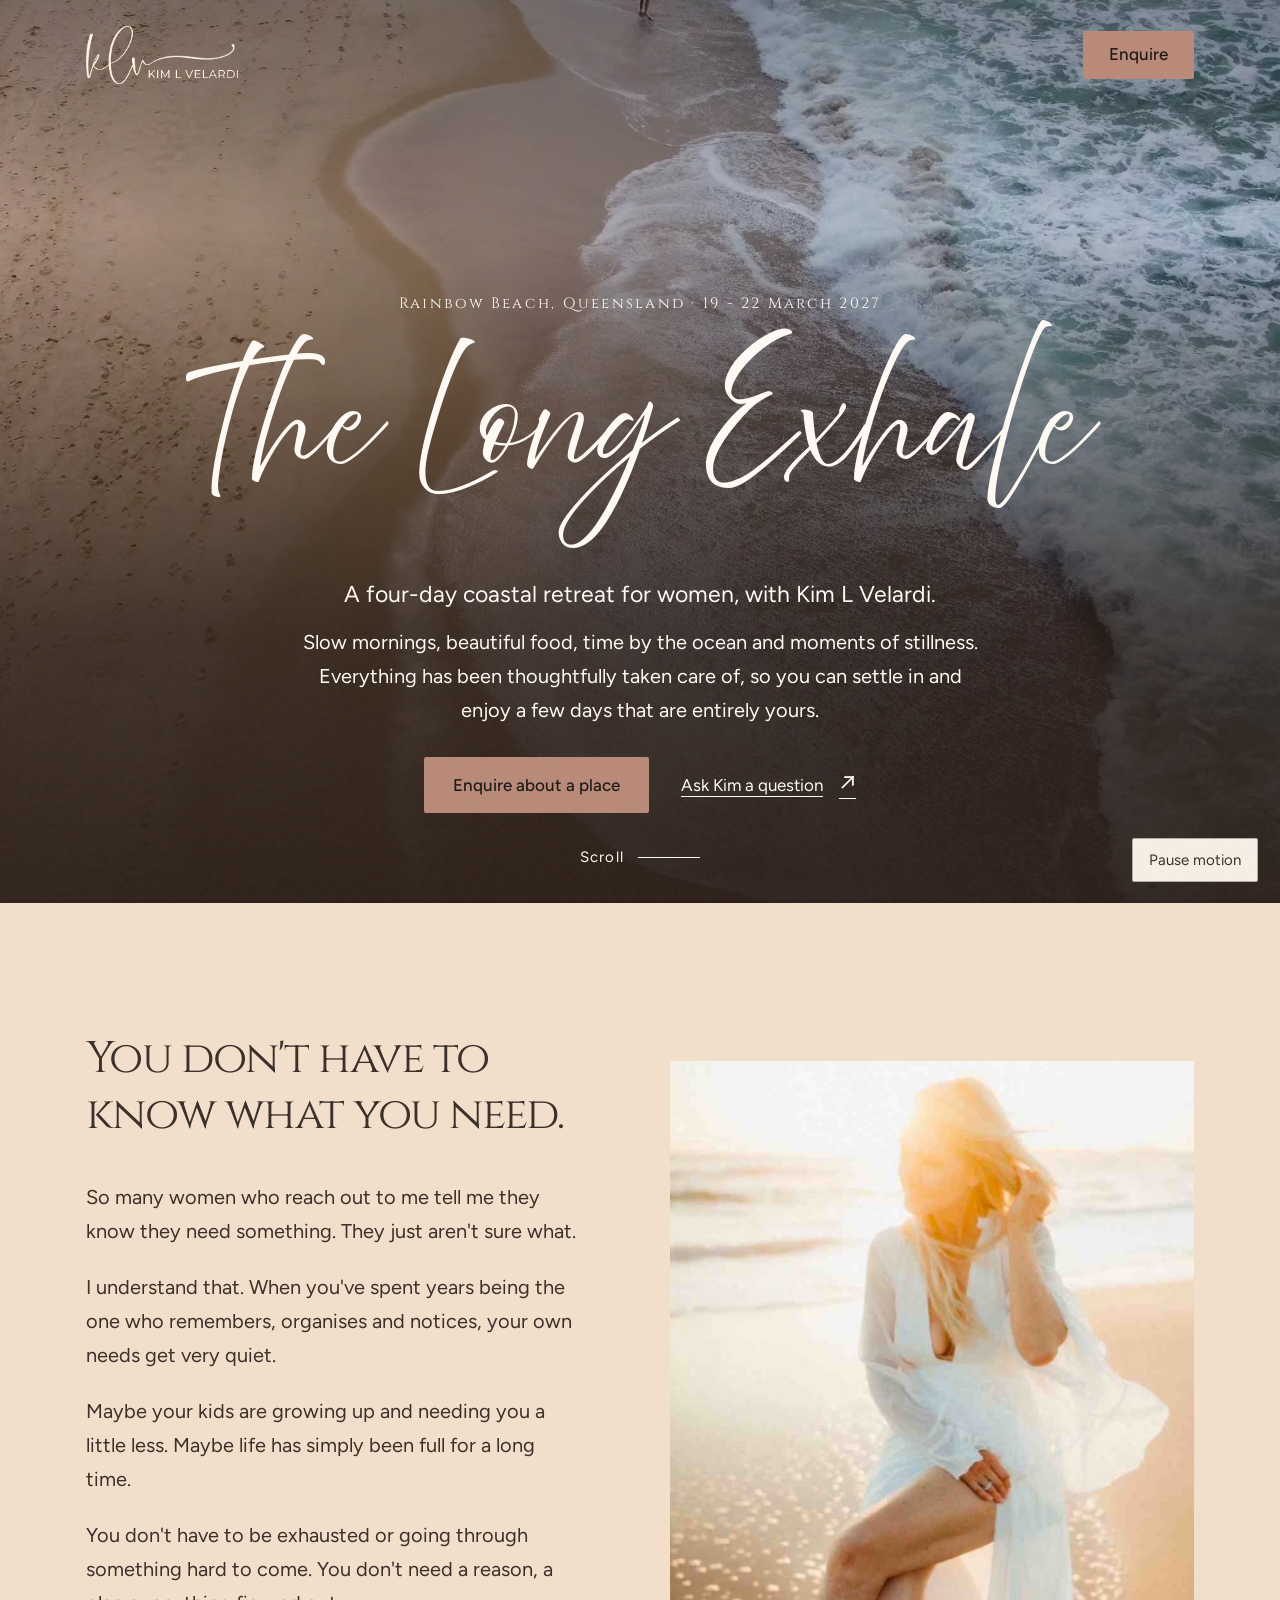
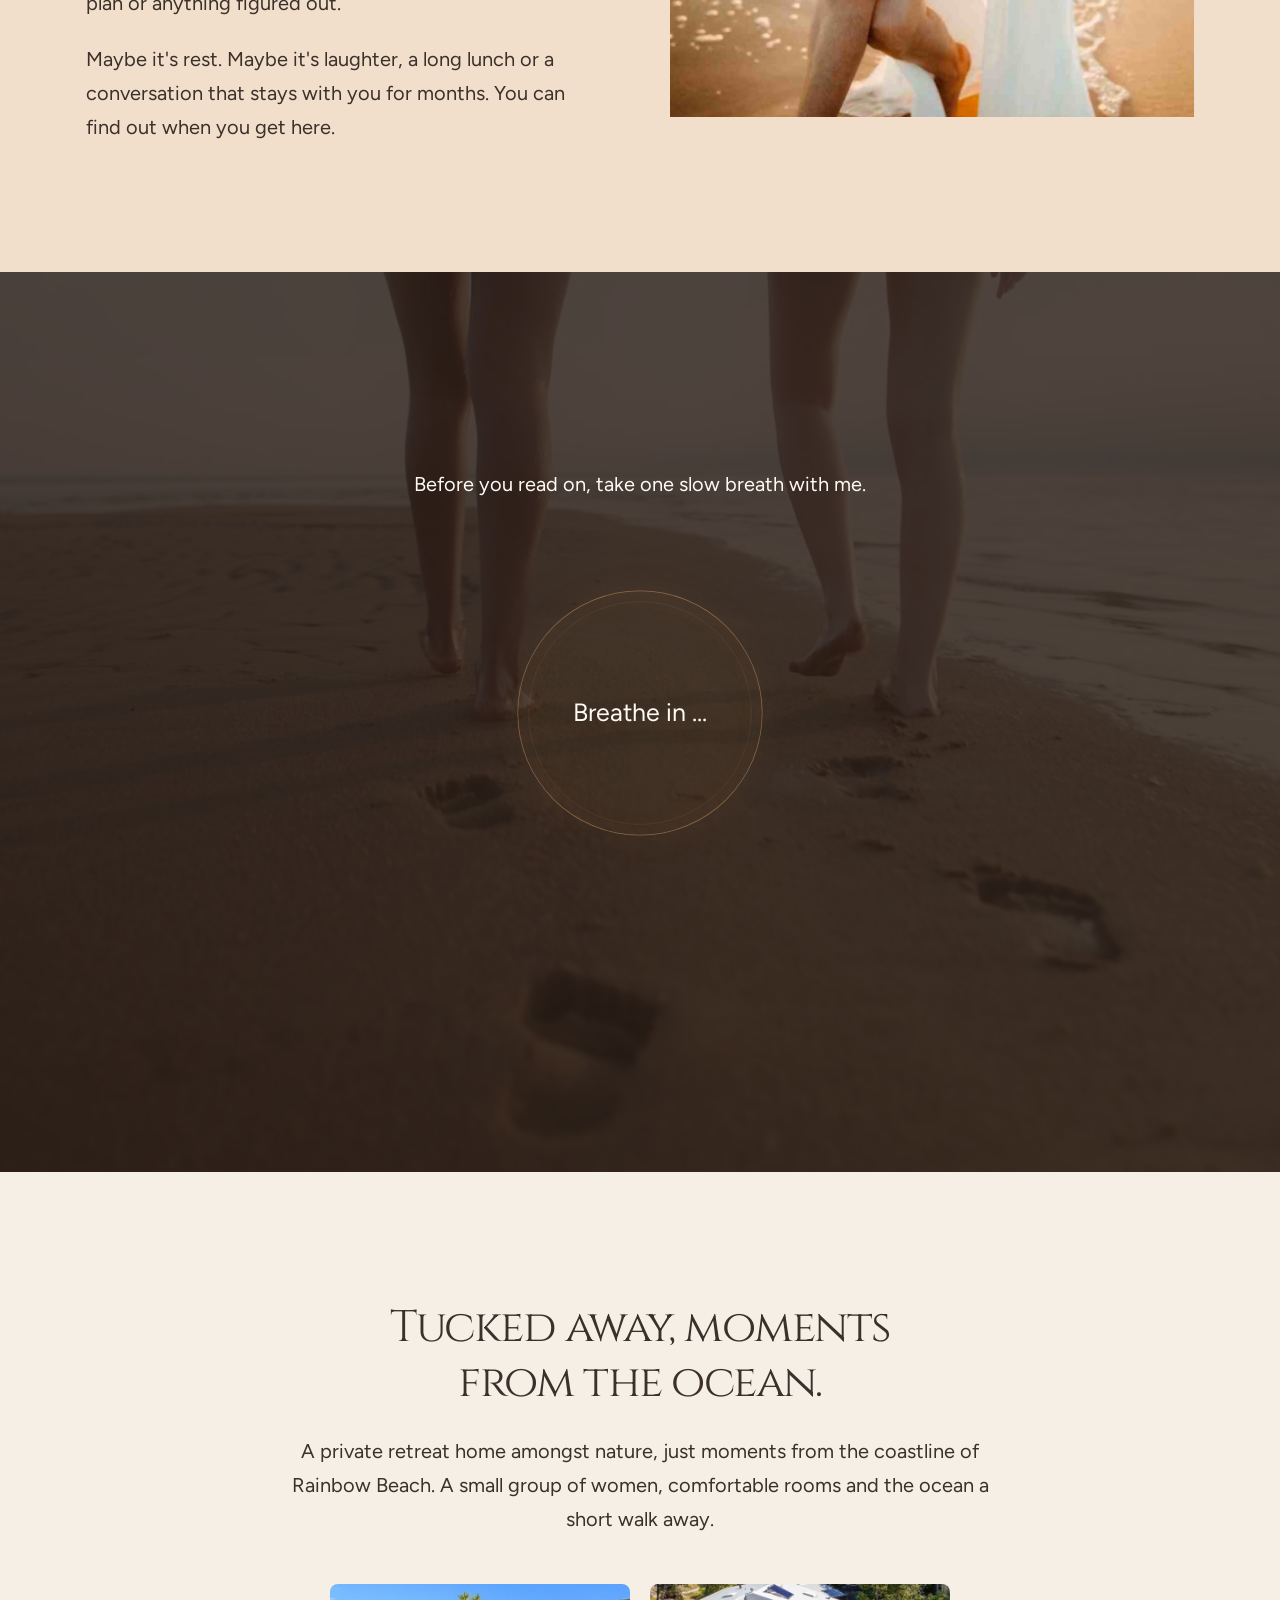
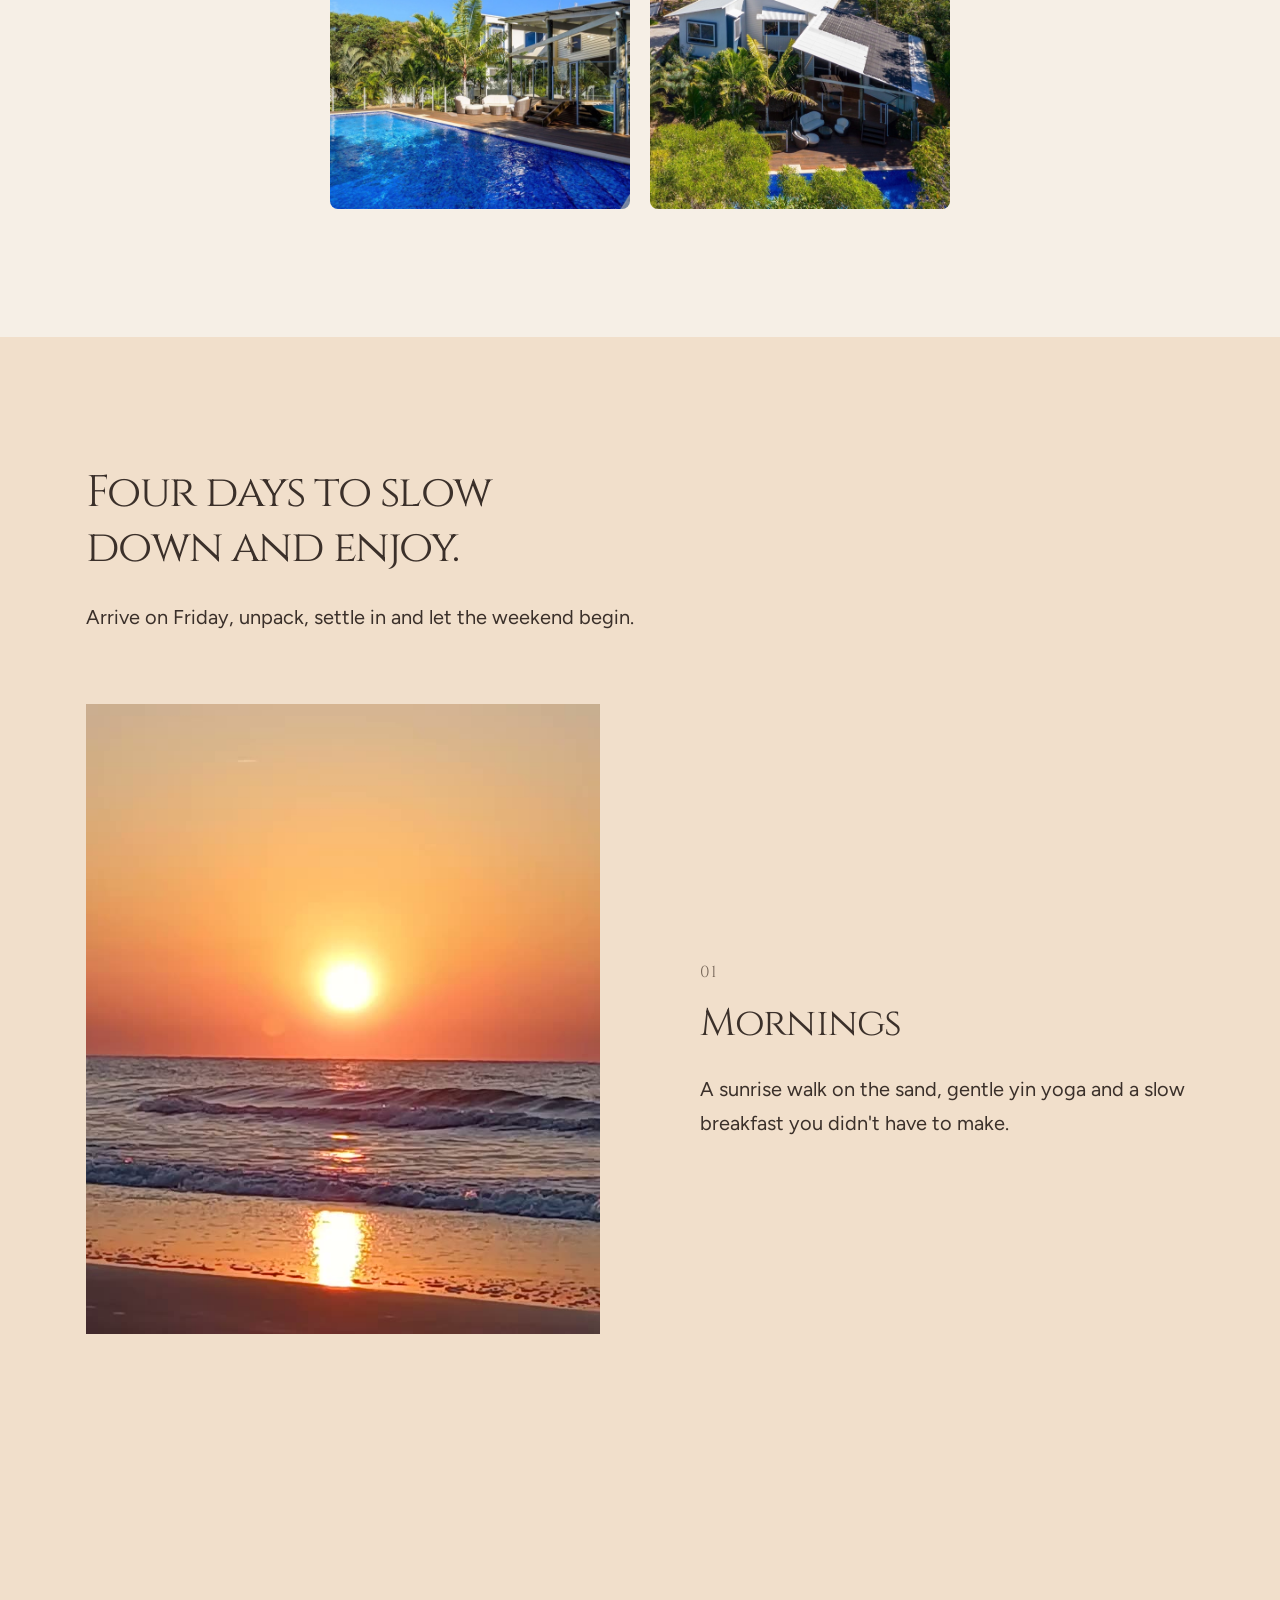
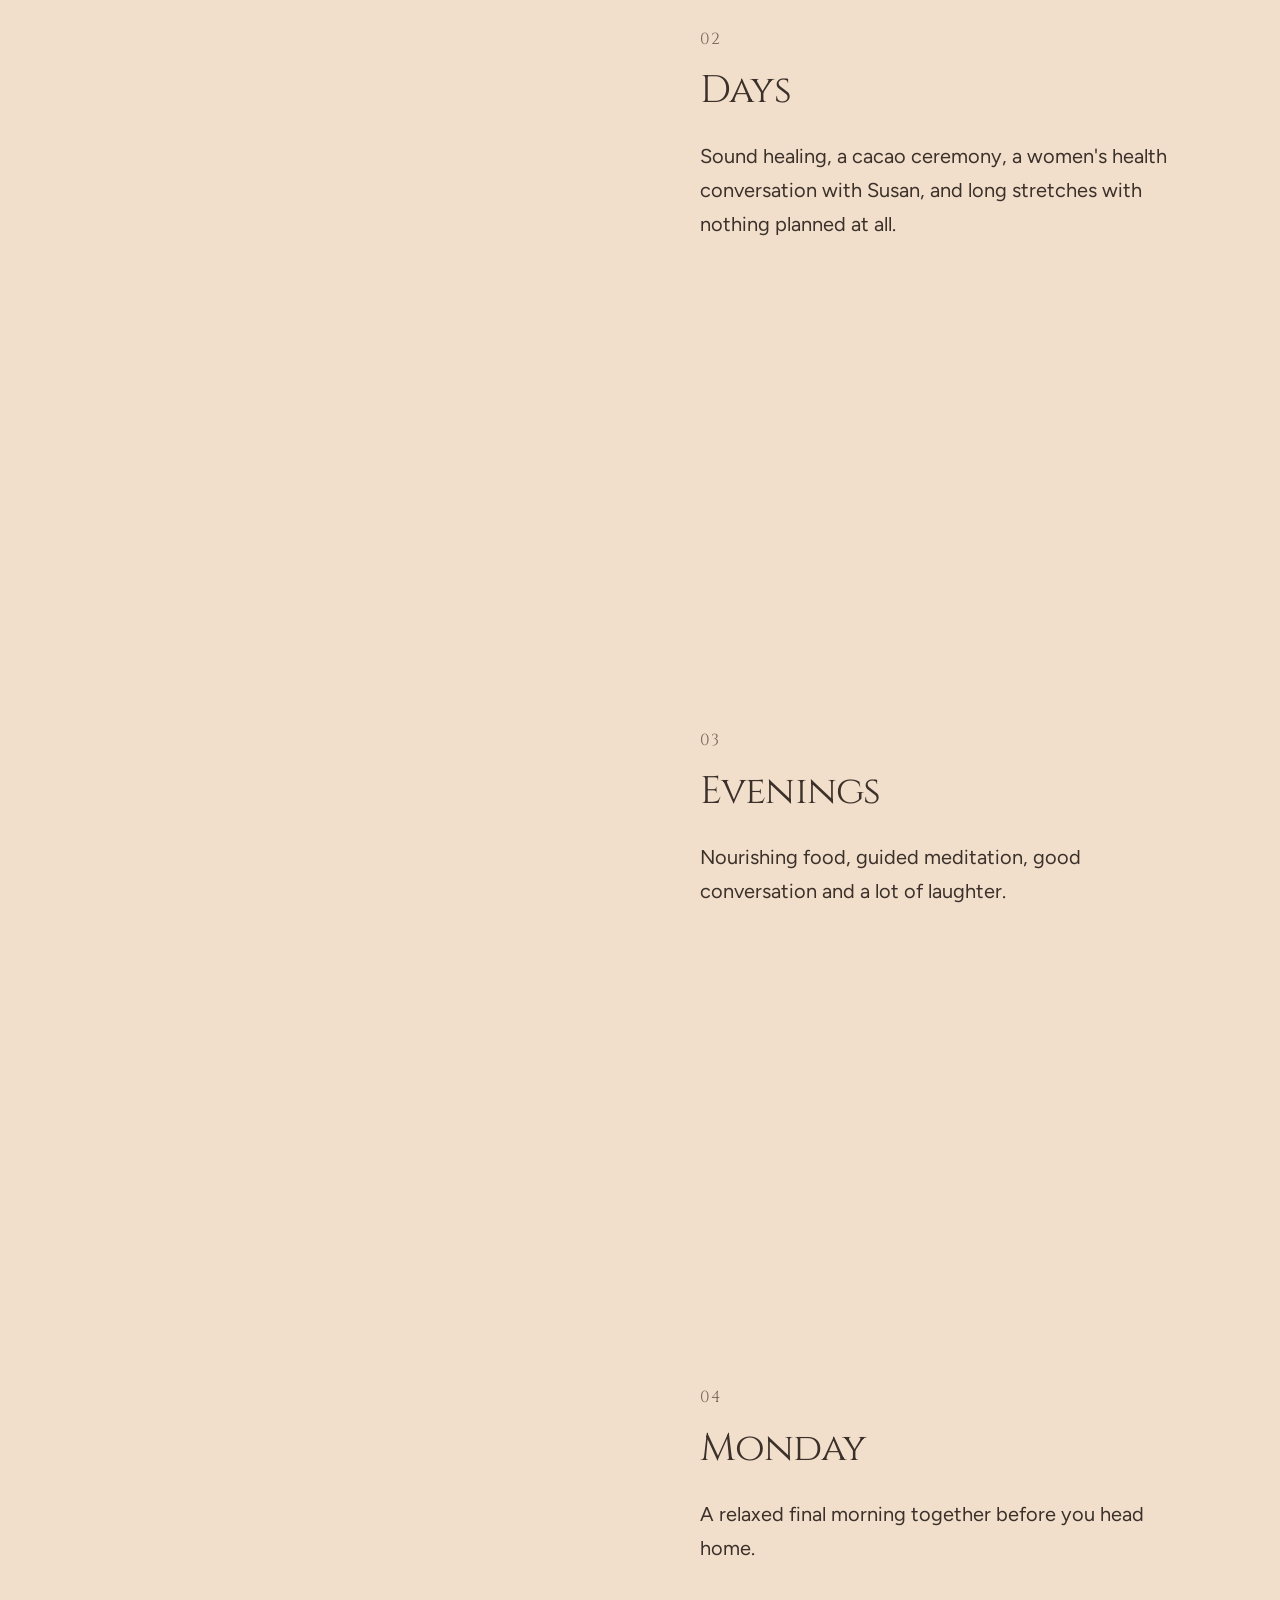
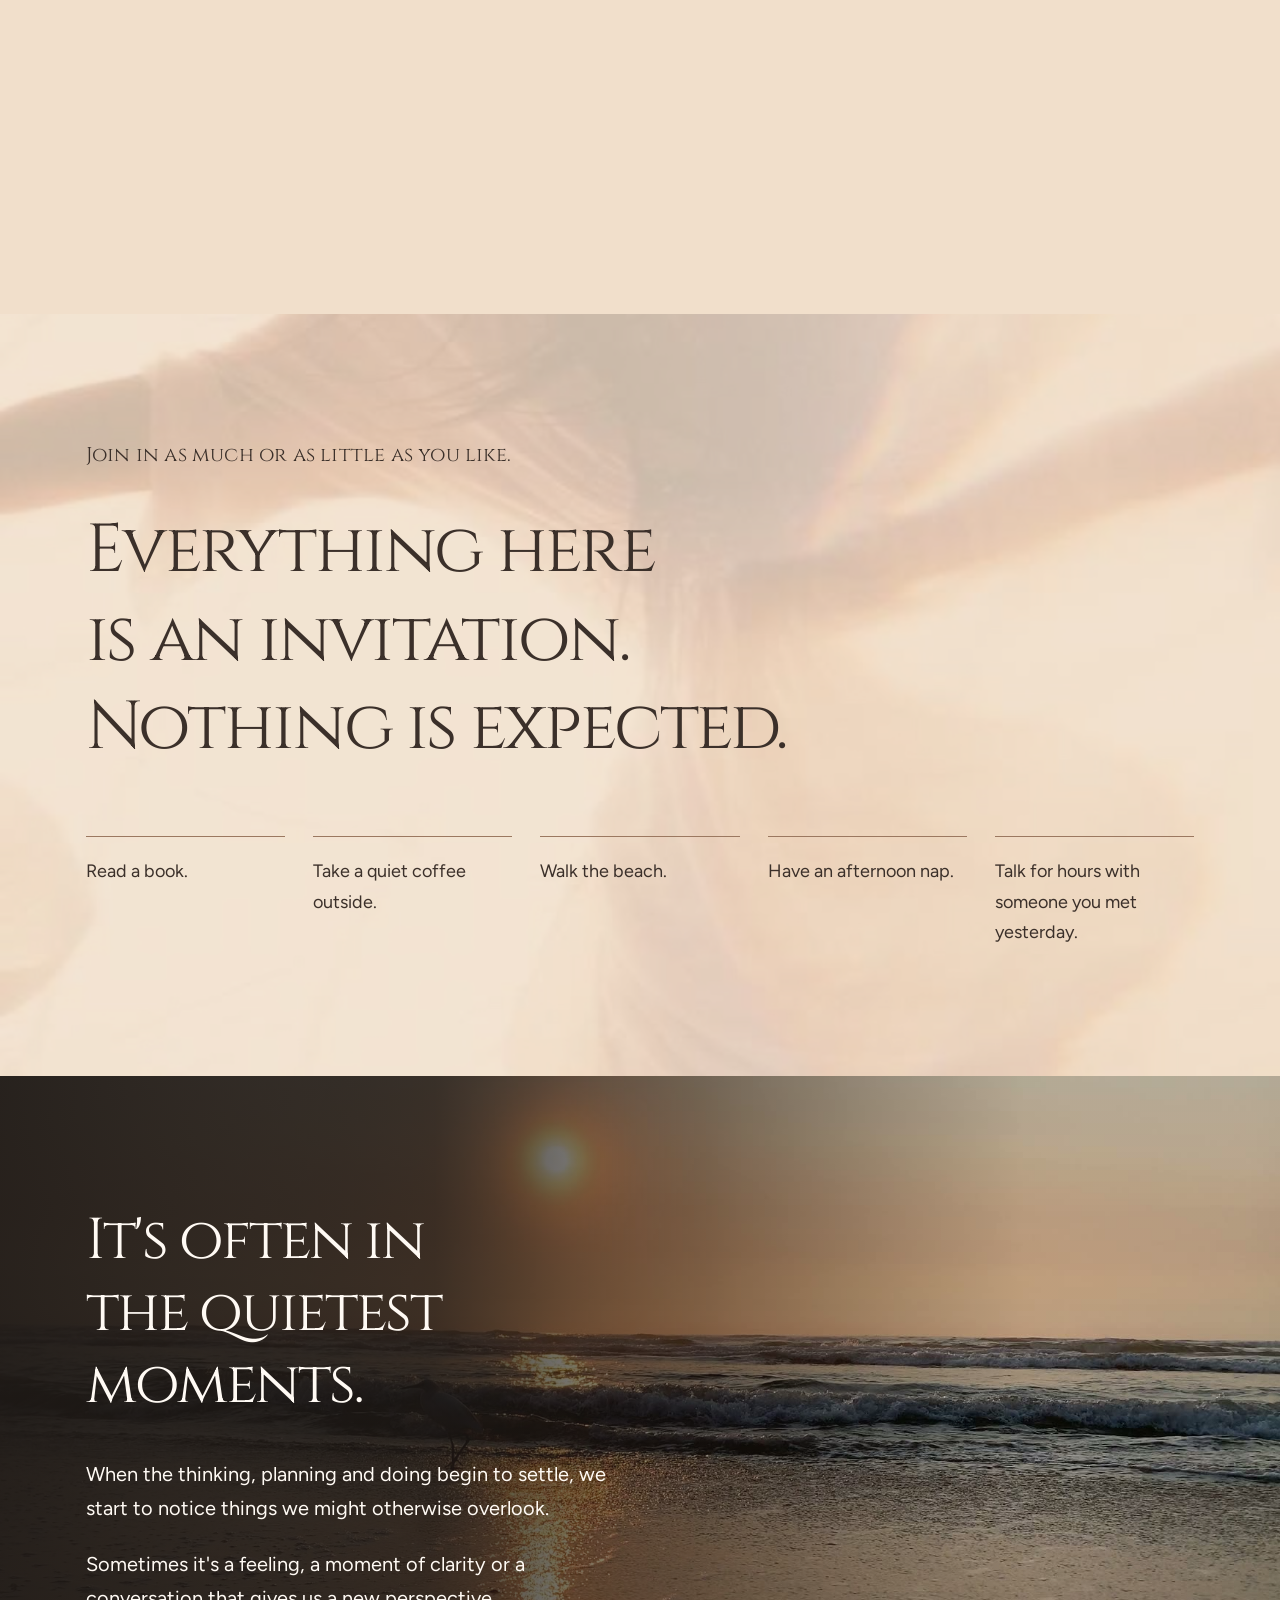
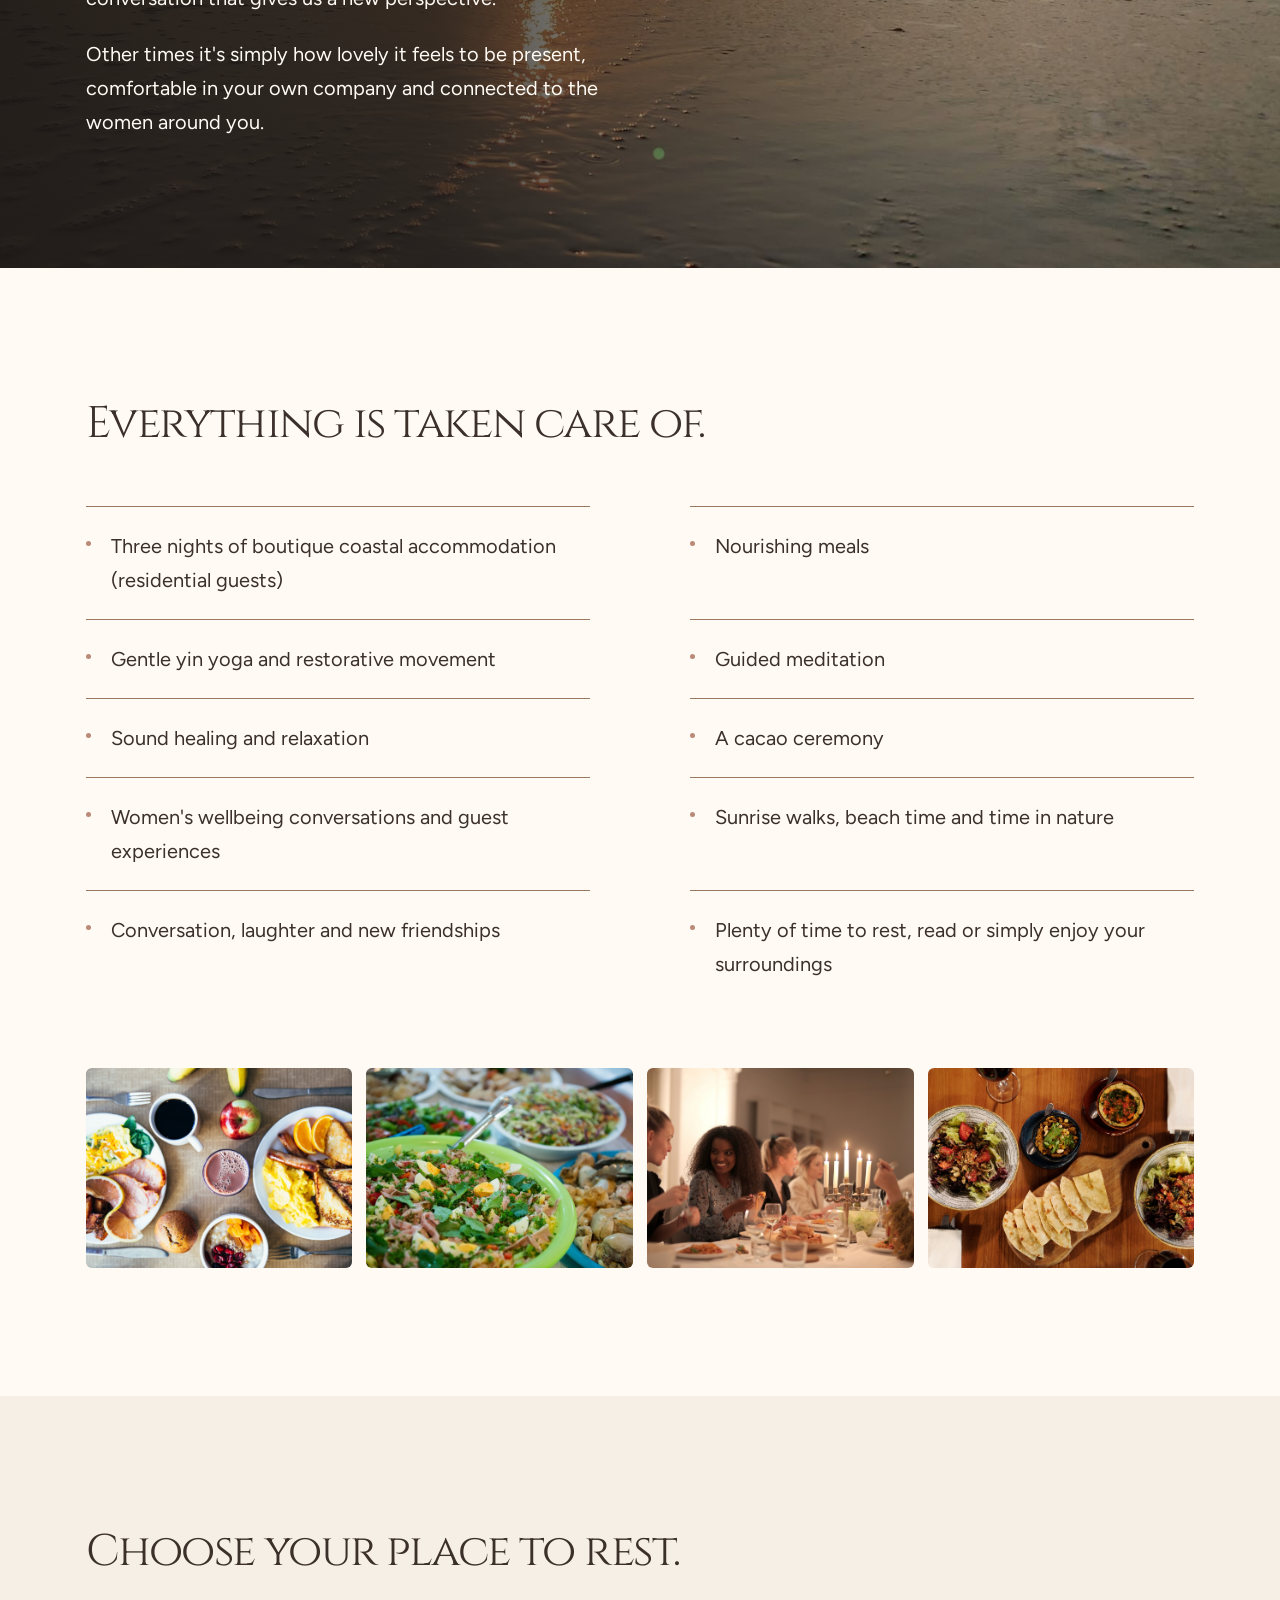
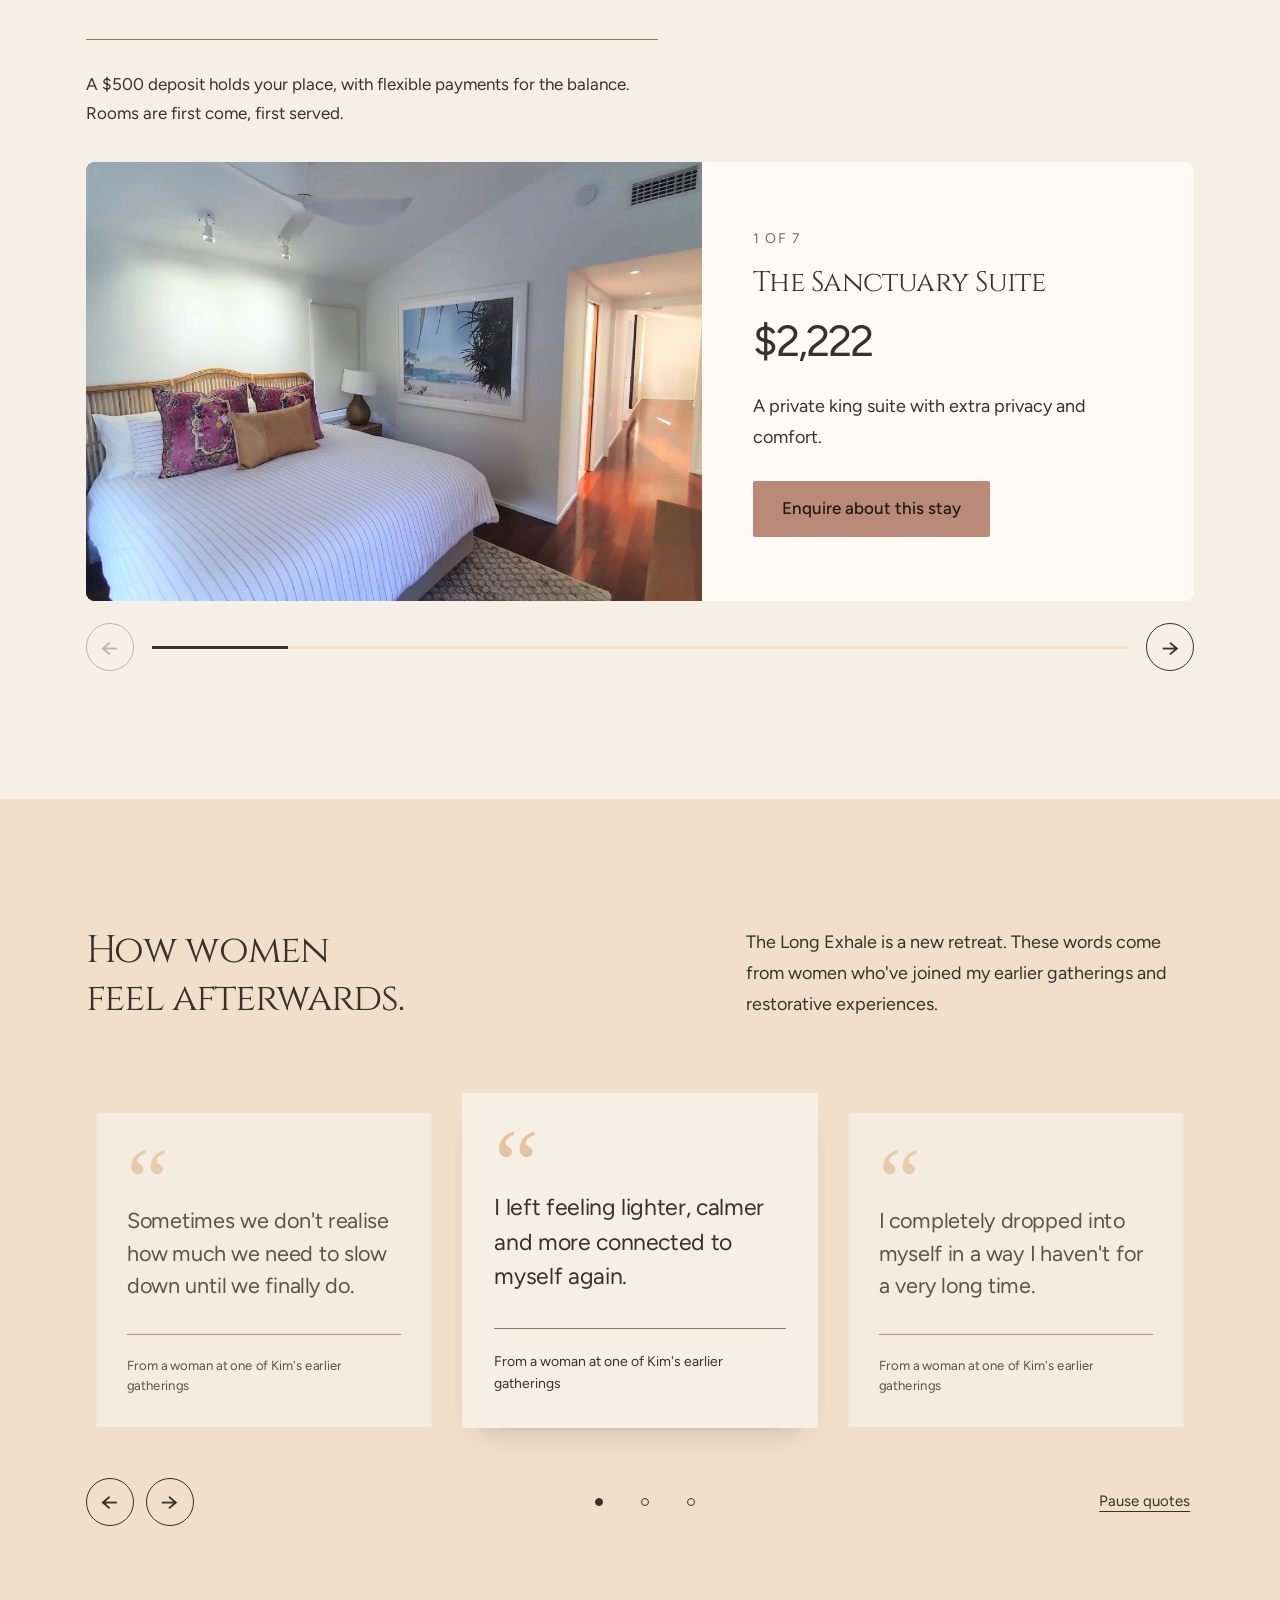
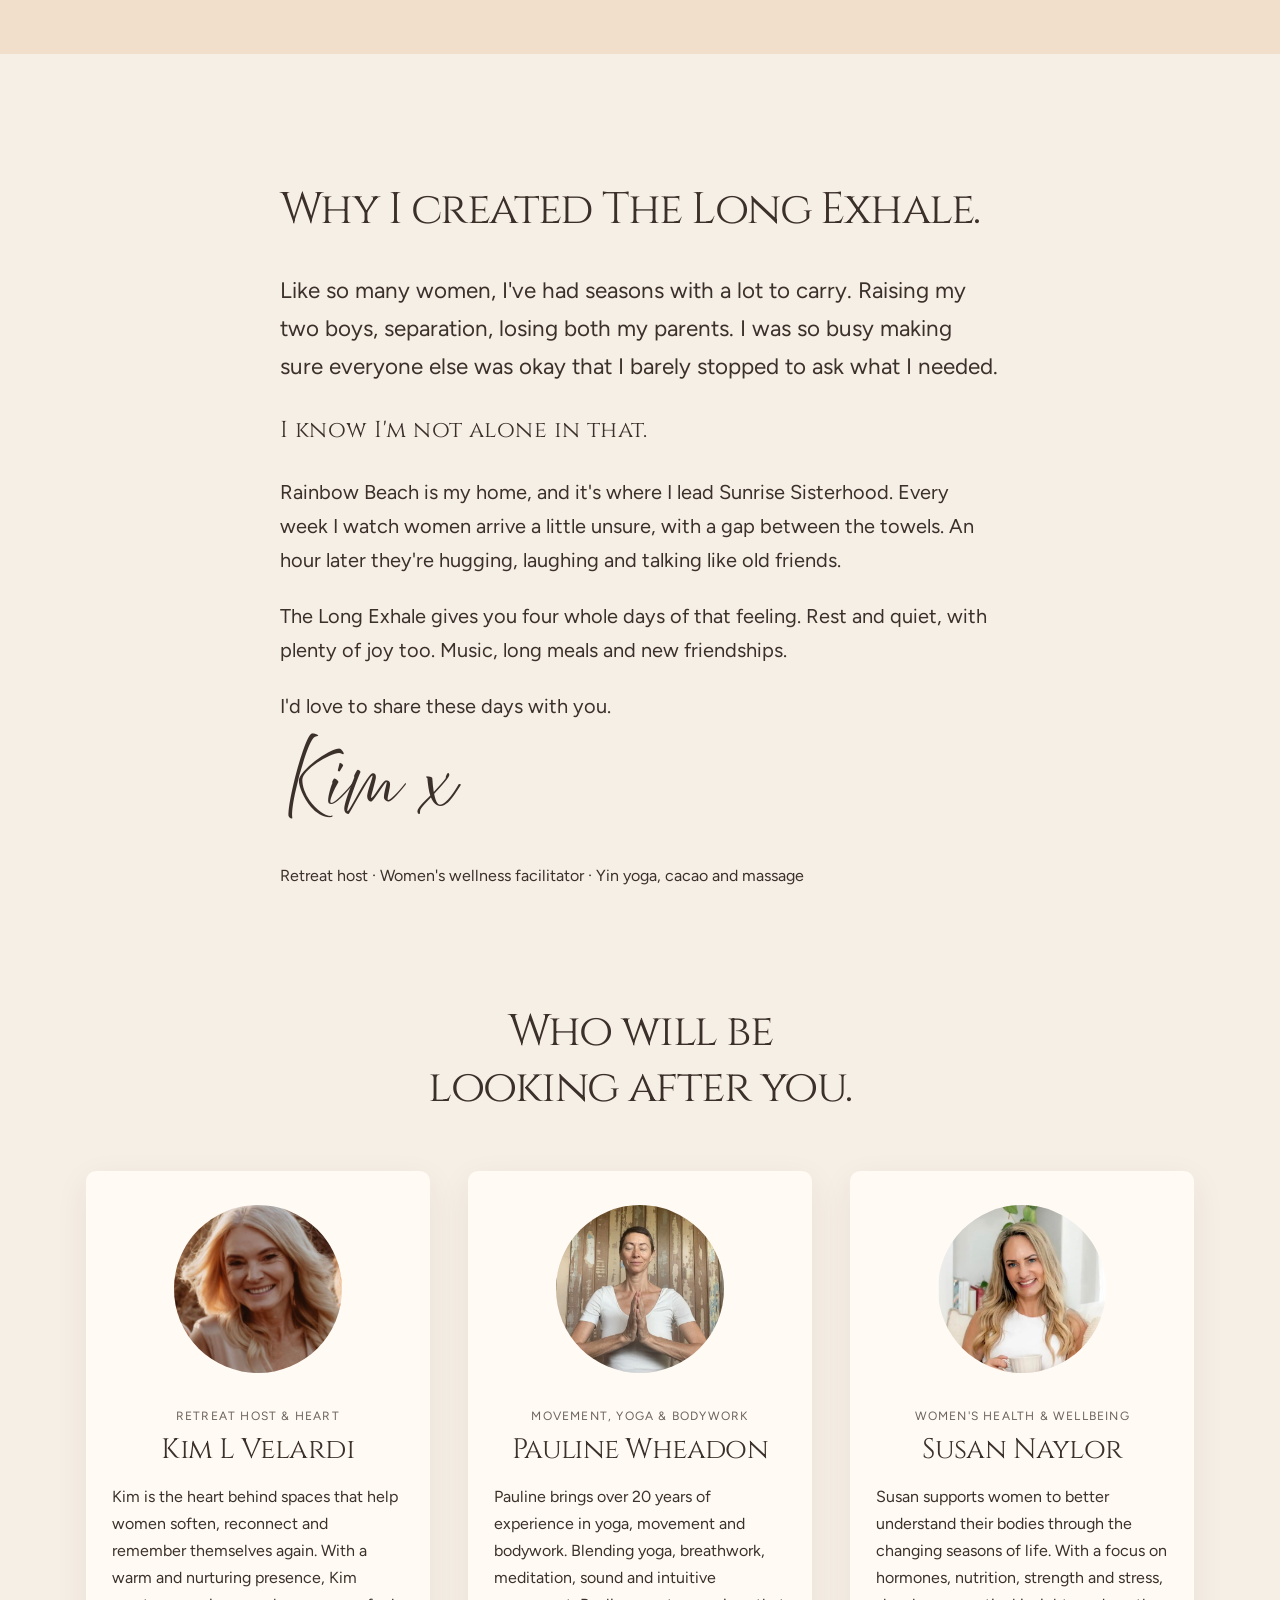
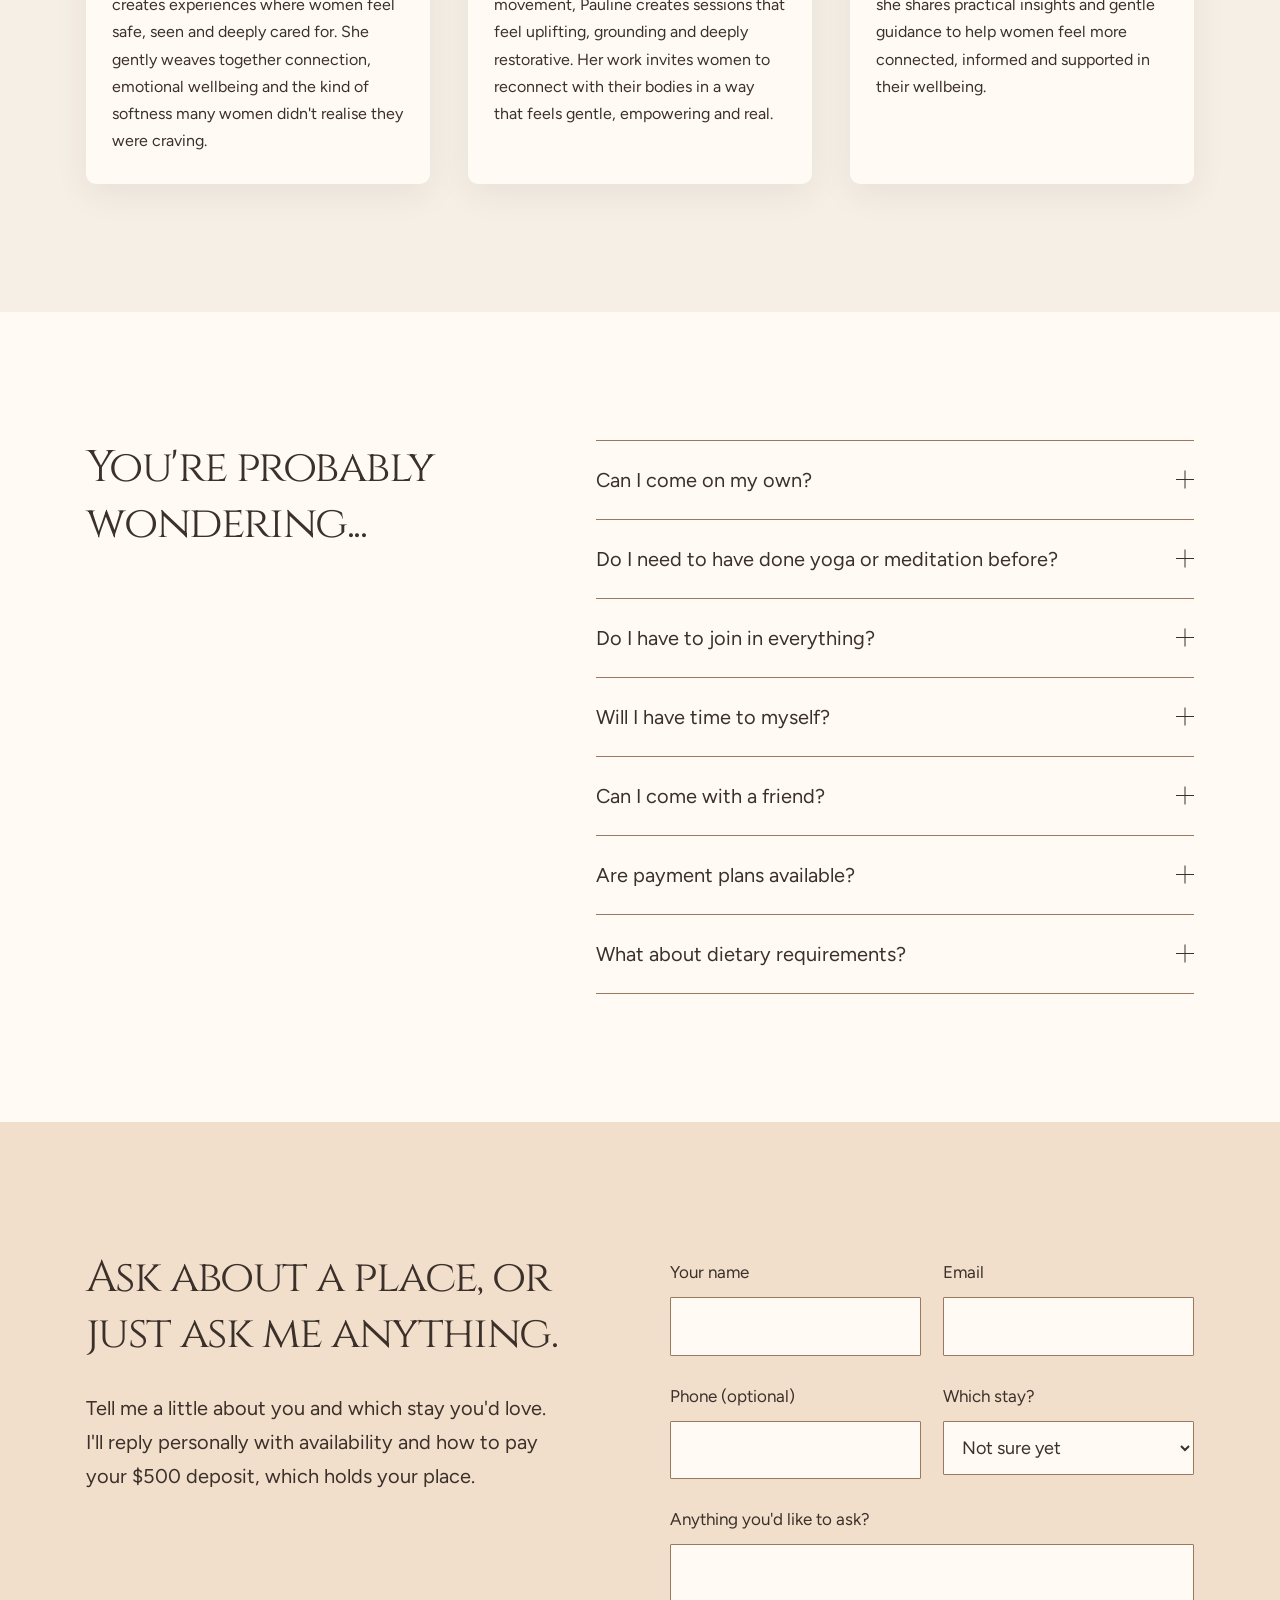
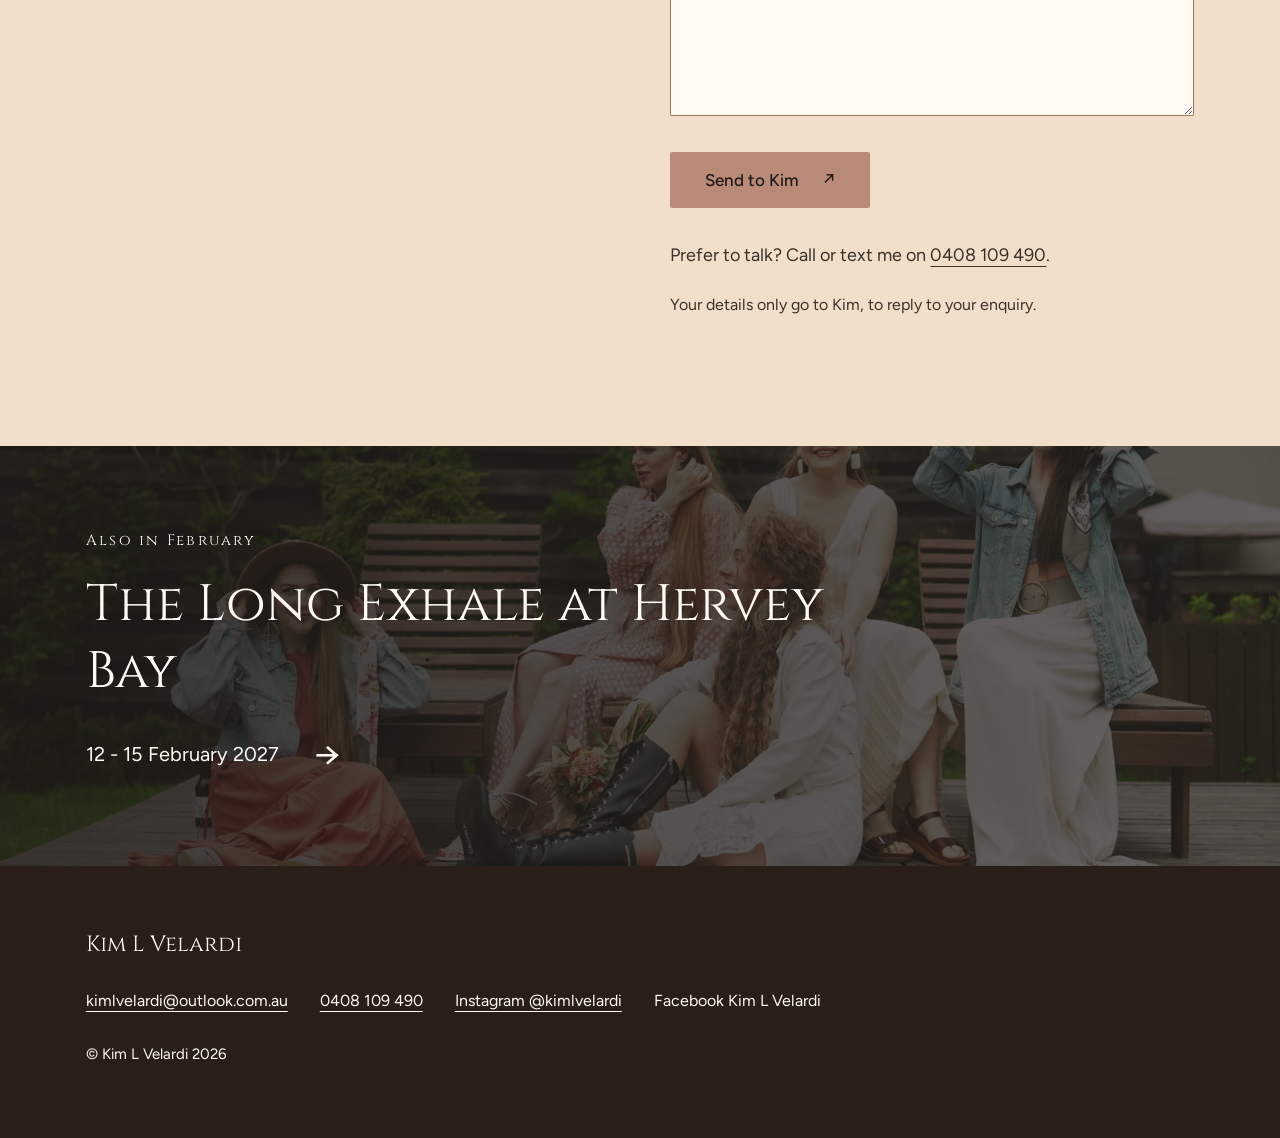
==== commit f655e609: "Add hosts section: Kim, Pauline Wheadon, Susan Naylor Co-Authored-By: Claude Opus 5.5 <noreply@anthr" ====
--- a/rainbow-beach/index.html
+++ b/rainbow-beach/index.html
@@ -105,16 +105,21 @@
   </div>
 </div></section>
 <section class="kim section-space" aria-labelledby="kim-title"><div class="container">
-  <div class="kim-grid"><figure class="kim-photo wipe"><img src="../img/kim-portrait.jpg" alt="Kim L Velardi smiling in soft golden light." width="700" height="700" loading="lazy" decoding="async" class="people"></figure>
+  <div class="kim-grid kim-solo">
   <div class="kim-letter reveal"><h2 id="kim-title">Why I created The Long Exhale.</h2>
 <p class="kim-lead">Like so many women, I've had seasons with a lot to carry. Raising my two boys, separation, losing both my parents. I was so busy making sure everyone else was okay that I barely stopped to ask what I needed.</p>
 <p class="kim-pull">I know I'm not alone in that.</p>
 <p>Rainbow Beach is my home, and it&#x27;s where I lead Sunrise Sisterhood. Every week I watch women arrive a little unsure, with a gap between the towels. An hour later they&#x27;re hugging, laughing and talking like old friends.</p>
 <p>The Long Exhale gives you four whole days of that feeling. Rest and quiet, with plenty of joy too. Music, long meals and new friendships.</p>
 <p>I'd love to share these days with you.</p><p class="script signature">Kim x</p><p class="roles-line">Retreat host · Women's wellness facilitator · Yin yoga, cacao and massage</p></div></div>
-  <div class="hosts">
-<article class="host reveal"><h3>Pauline Wheadon</h3><p>Retreat co-host. More than 20 years of experience in yoga, bodywork, meditation and restorative practices. Pauline guides the movement, meditation and sound healing with a lovely sense of calm and warmth.</p></article><article class="host reveal"><h3>Susan Naylor</h3><p>Guest women's health educator. A conversation about the changing seasons of a woman's life, including hormones, nutrition, strength and stress, with time for your questions.</p></article>
-  </div></div></section>
+  <div class="hosts-block">
+  <h2 class="hosts-title reveal" id="hosts-title">Who will be looking after you.</h2>
+  <div class="hosts hosts-3">
+<article class="host reveal"><figure class="host-photo"><img src="../img/kim-portrait.jpg" alt="Kim L Velardi smiling in soft golden light." width="700" height="700" loading="lazy" decoding="async"></figure><p class="host-role">Retreat Host &amp; Heart</p><h3>Kim L Velardi</h3><p>Kim is the heart behind spaces that help women soften, reconnect and remember themselves again. With a warm and nurturing presence, Kim creates experiences where women feel safe, seen and deeply cared for. She gently weaves together connection, emotional wellbeing and the kind of softness many women didn't realise they were craving.</p></article>
+<article class="host reveal"><figure class="host-photo"><img src="../img/host-pauline.jpg" alt="Pauline Wheadon, eyes closed, hands in prayer position." width="560" height="649" loading="lazy" decoding="async" style="object-position:center 22%"></figure><p class="host-role">Movement, Yoga &amp; Bodywork</p><h3>Pauline Wheadon</h3><p>Pauline brings over 20 years of experience in yoga, movement and bodywork. Blending yoga, breathwork, meditation, sound and intuitive movement, Pauline creates sessions that feel uplifting, grounding and deeply restorative. Her work invites women to reconnect with their bodies in a way that feels gentle, empowering and real.</p></article>
+<article class="host reveal"><figure class="host-photo"><img src="../img/host-susan.jpg" alt="Susan Naylor smiling with a cup of tea." width="560" height="699" loading="lazy" decoding="async" style="object-position:center 28%"></figure><p class="host-role">Women's Health &amp; Wellbeing</p><h3>Susan Naylor</h3><p>Susan supports women to better understand their bodies through the changing seasons of life. With a focus on hormones, nutrition, strength and stress, she shares practical insights and gentle guidance to help women feel more connected, informed and supported in their wellbeing.</p></article>
+  </div></div>
+</div></div></section>
 <section class="questions section-space" aria-labelledby="questions-title"><div class="container questions-grid">
   <h2 class="reveal" id="questions-title">You're probably wondering...</h2>
   <div class="accordion"><details><summary>Can I come on my own?<span class="summary-symbol" aria-hidden="true"></span></summary><div class="answer"><p>Absolutely. Many women come to my gatherings on their own. Connection happens naturally over meals and shared moments, and there&#x27;s always time to enjoy your own company too.</p></div></details><details><summary>Do I need to have done yoga or meditation before?<span class="summary-symbol" aria-hidden="true"></span></summary><div class="answer"><p>Not at all. Everything is gentle and you can go at your own pace.</p></div></details><details><summary>Do I have to join in everything?<span class="summary-symbol" aria-hidden="true"></span></summary><div class="answer"><p>No. Everything is an invitation. If you&#x27;d rather walk, read or rest, you&#x27;re welcome to.</p></div></details><details><summary>Will I have time to myself?<span class="summary-symbol" aria-hidden="true"></span></summary><div class="answer"><p>Yes. There&#x27;s plenty of unplanned time to read, walk, rest or do very little at all.</p></div></details><details><summary>Can I come with a friend?<span class="summary-symbol" aria-hidden="true"></span></summary><div class="answer"><p>Of course. Choose the stay that suits you both.</p></div></details><details><summary>Are payment plans available?<span class="summary-symbol" aria-hidden="true"></span></summary><div class="answer"><p>Yes. A $500 deposit holds your place, with flexible payments for the balance. Just ask.</p></div></details><details><summary>What about dietary requirements?<span class="summary-symbol" aria-hidden="true"></span></summary><div class="answer"><p>Let me know when you enquire and we&#x27;ll talk through what you need.</p></div></details></div>
--- a/assets/style.css
+++ b/assets/style.css
@@ -853,3 +853,23 @@
 /* v8.2: house + place photo row */
 @media (min-width: 901px) { .house-thumbs { flex-wrap: nowrap; } .house-thumb { flex: 0 1 300px; } }
 @media (max-width: 900px) { .house-thumb:first-child:nth-last-child(3) { aspect-ratio: 16 / 9; } }
+
+/* v9 - hosts: Kim's letter stands alone, three host cards with circle portraits */
+.kim-grid.kim-solo { display: block !important; max-width: 720px; margin: 0 auto; }
+.hosts-block { margin-top: clamp(64px, 9vw, 120px); }
+.hosts-title { text-align: center; margin: 0 auto clamp(36px, 5vw, 56px); max-width: 18ch; }
+.hosts.hosts-3 { display: grid; grid-template-columns: repeat(3, minmax(0, 1fr)); gap: clamp(24px, 3vw, 44px); margin-top: 0; padding-top: 0; border-top: 0; }
+.hosts-3 .host { text-align: center; background: var(--shell); border-radius: 10px; padding: 34px 26px 30px; box-shadow: 0 10px 34px rgb(59 48 42 / .07); }
+.host-photo { width: 168px; margin: 0 auto 22px; }
+.host-photo img { width: 100%; height: auto; aspect-ratio: 1 / 1; object-fit: cover; object-position: center 35%; border-radius: 50%; display: block; }
+.host-role { font-size: 13px; letter-spacing: .12em; text-transform: uppercase; opacity: .75; margin: 0 0 6px; }
+.hosts-3 .host h3 { margin: 0 0 14px; }
+.hosts-3 .host p:last-child { font-size: 16px; line-height: 1.7; margin: 0; }
+@media (max-width: 900px) {
+  .hosts.hosts-3 { grid-template-columns: 1fr; max-width: 520px; margin-inline: auto; }
+  .host-photo { width: 148px; }
+}
+.hosts-3 .host { border: 0 !important; display: flex; flex-direction: column; align-items: center; }
+.hosts-3 .host .host-role { text-align: center; font-size: 12px; letter-spacing: .1em; min-height: 2.6em; display: flex; align-items: flex-end; justify-content: center; text-wrap: balance; }
+.hosts-3 .host p:last-child { text-align: left; }
+@media (max-width: 900px) { .hosts-3 .host .host-role { min-height: 0; } }
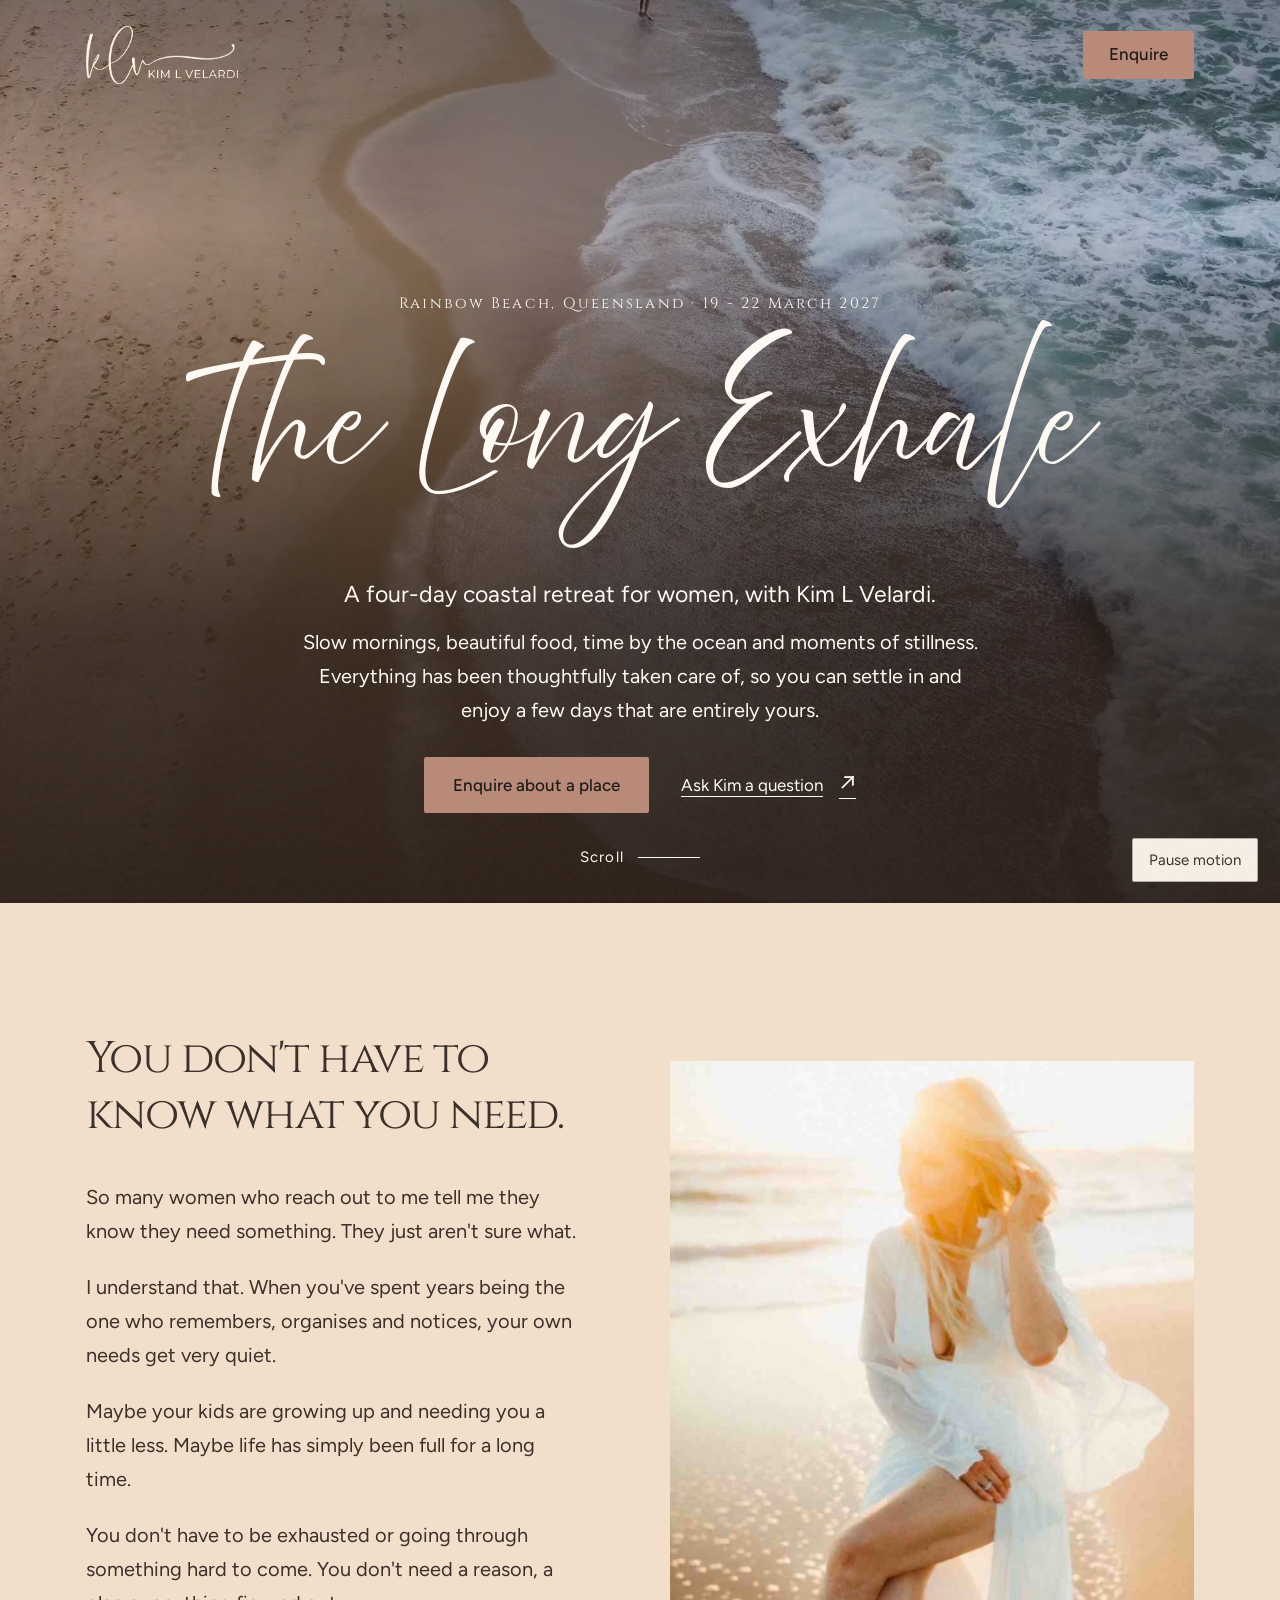
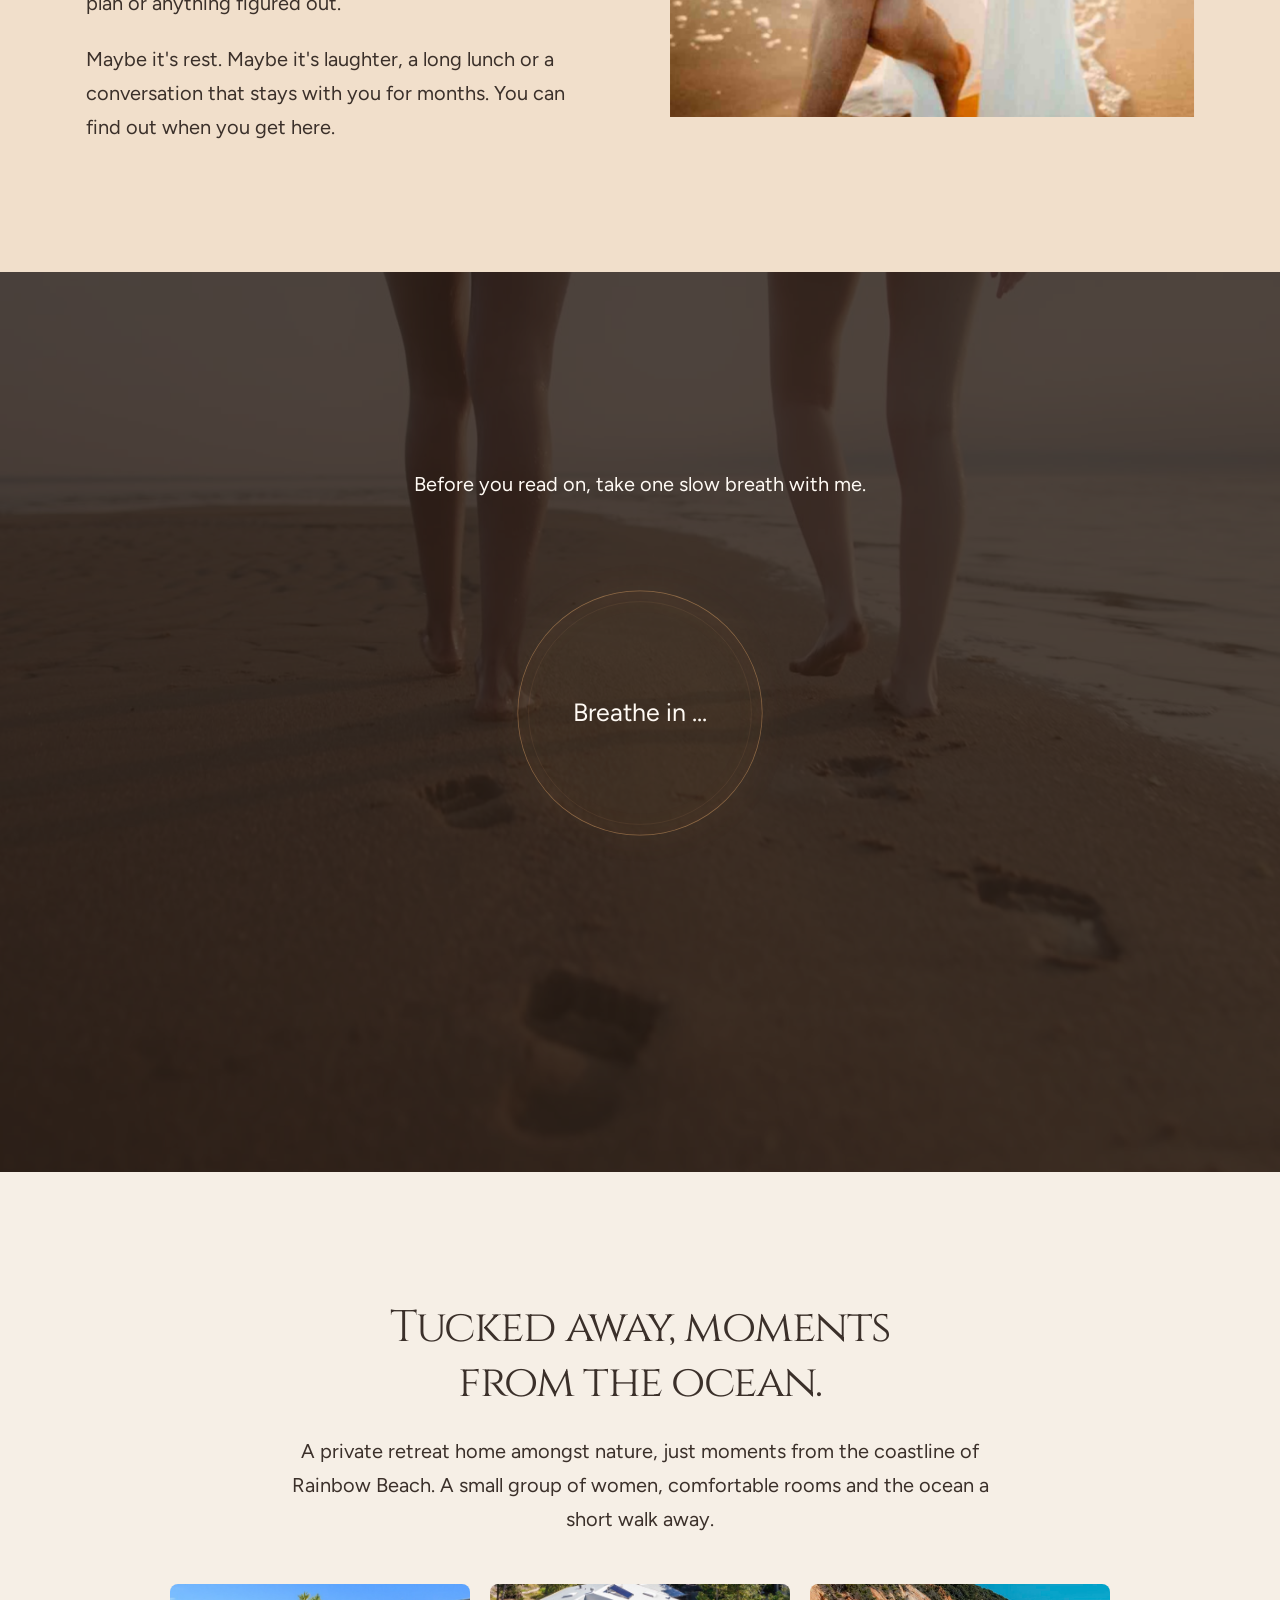
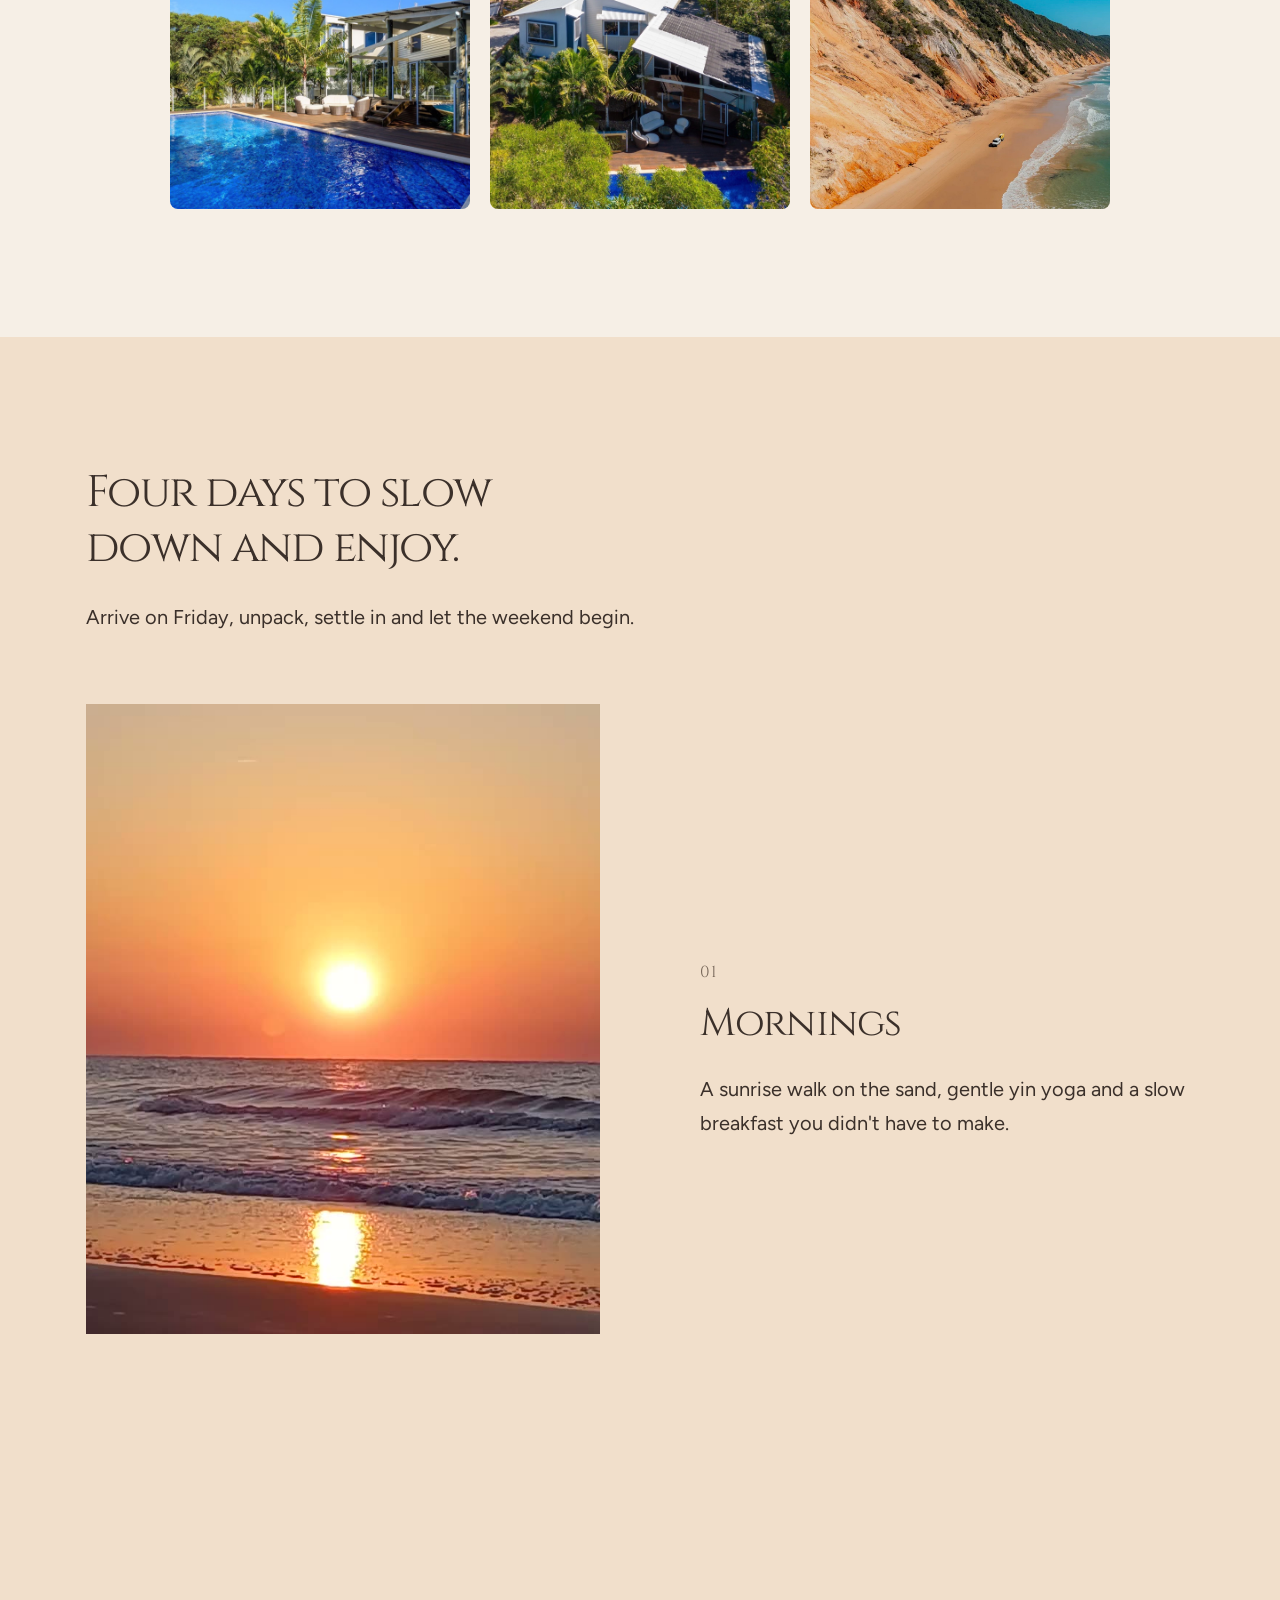
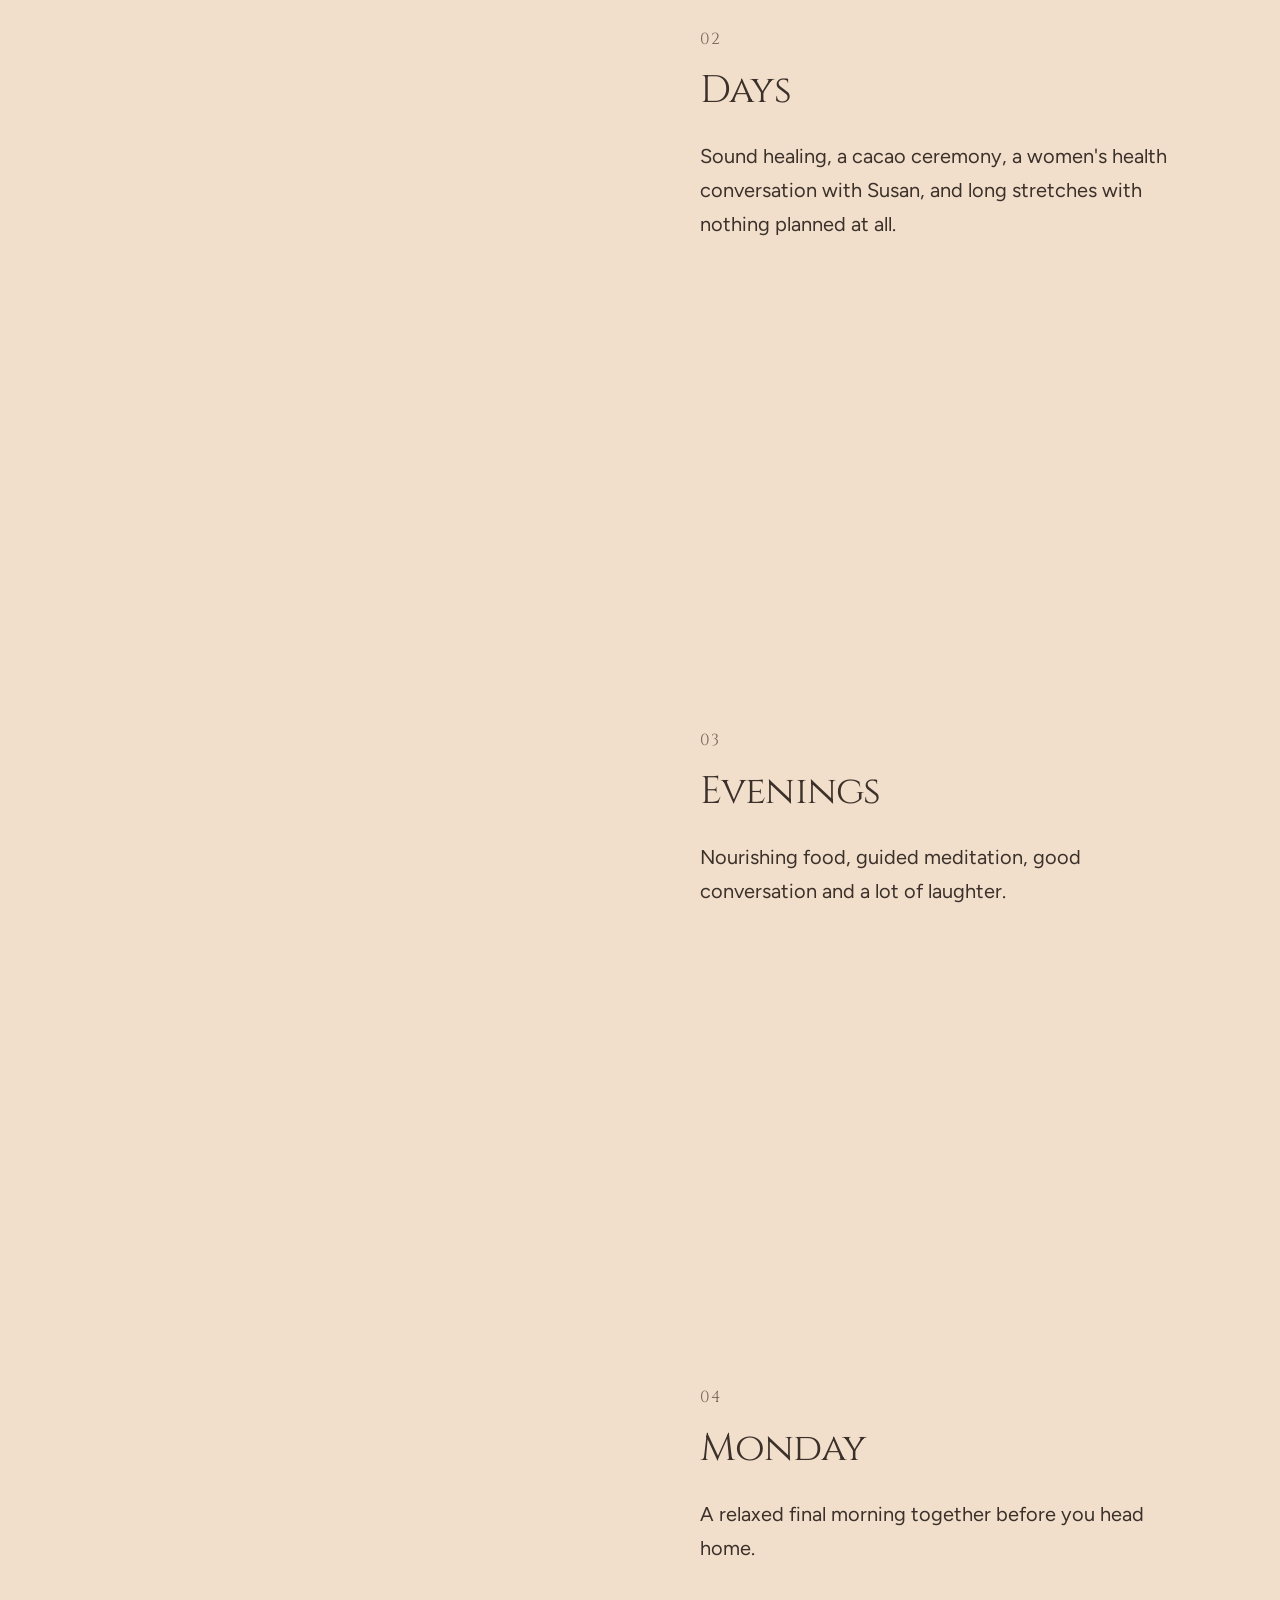
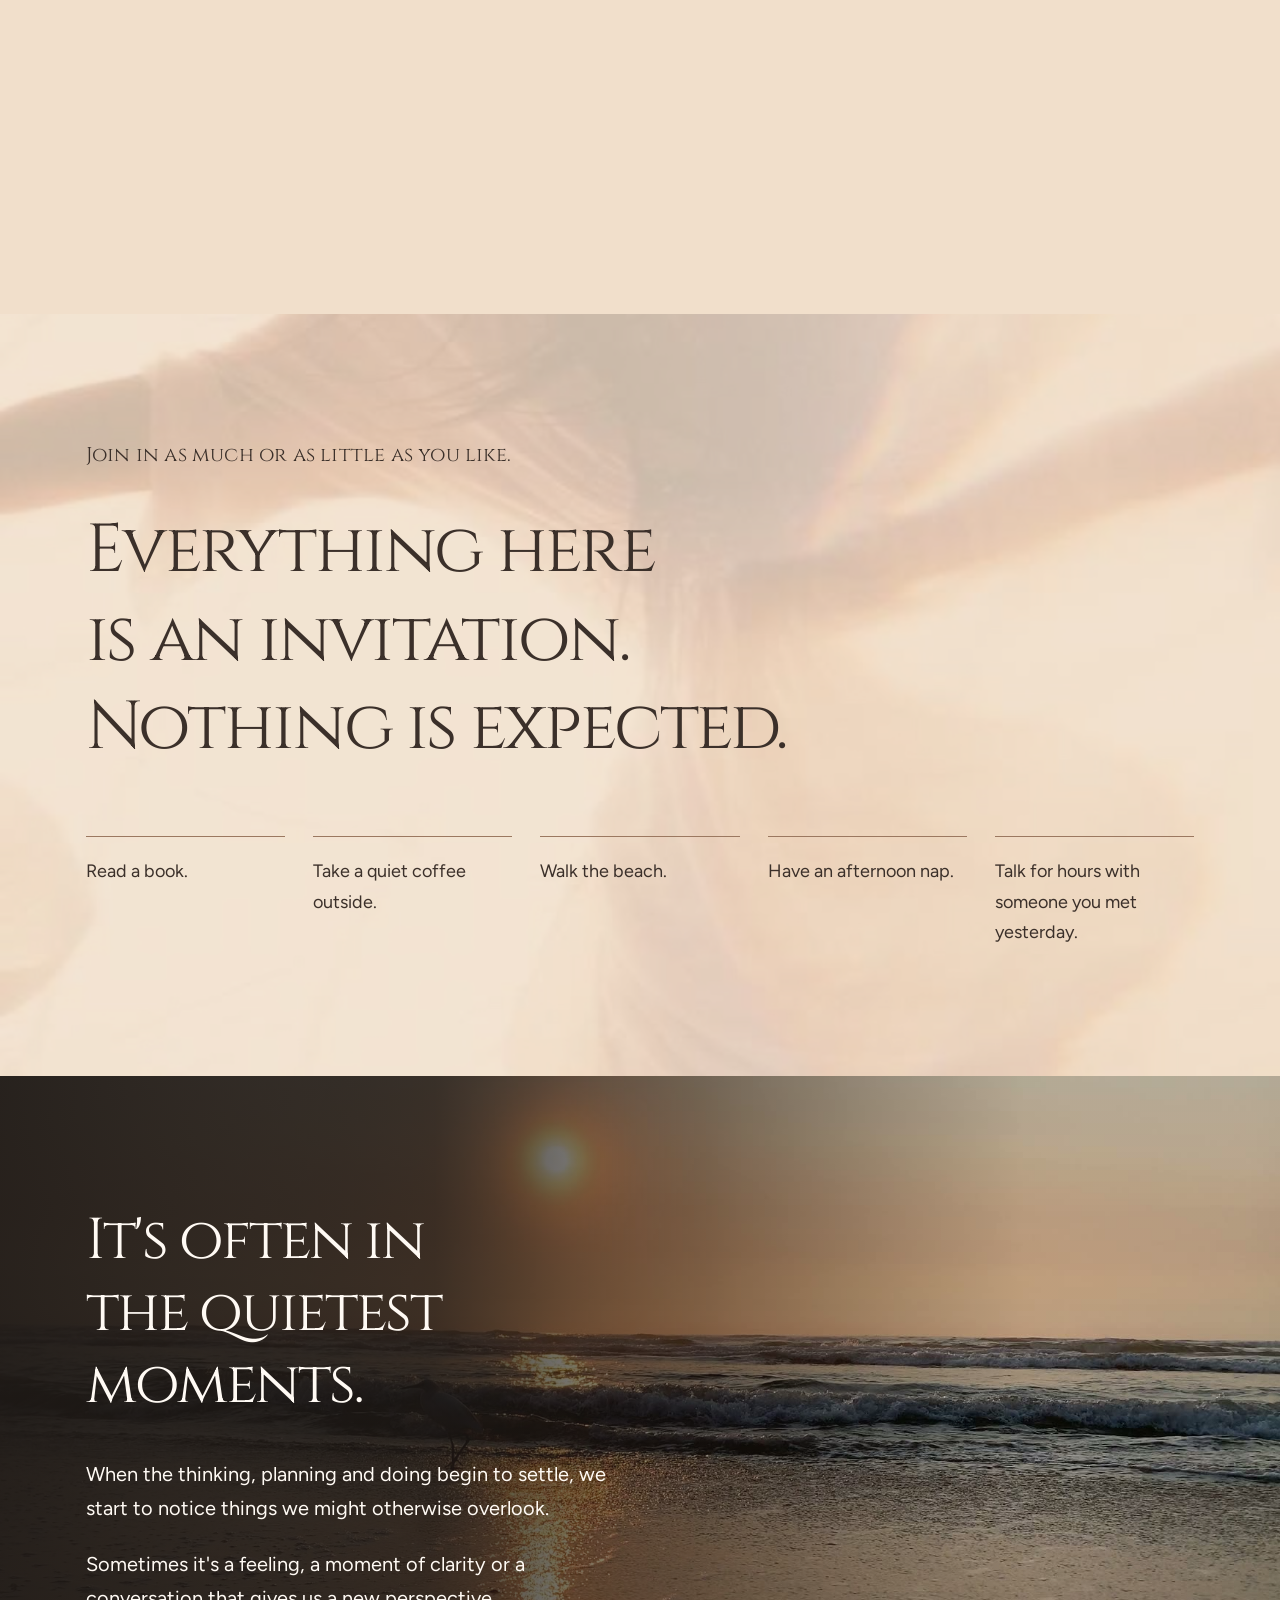
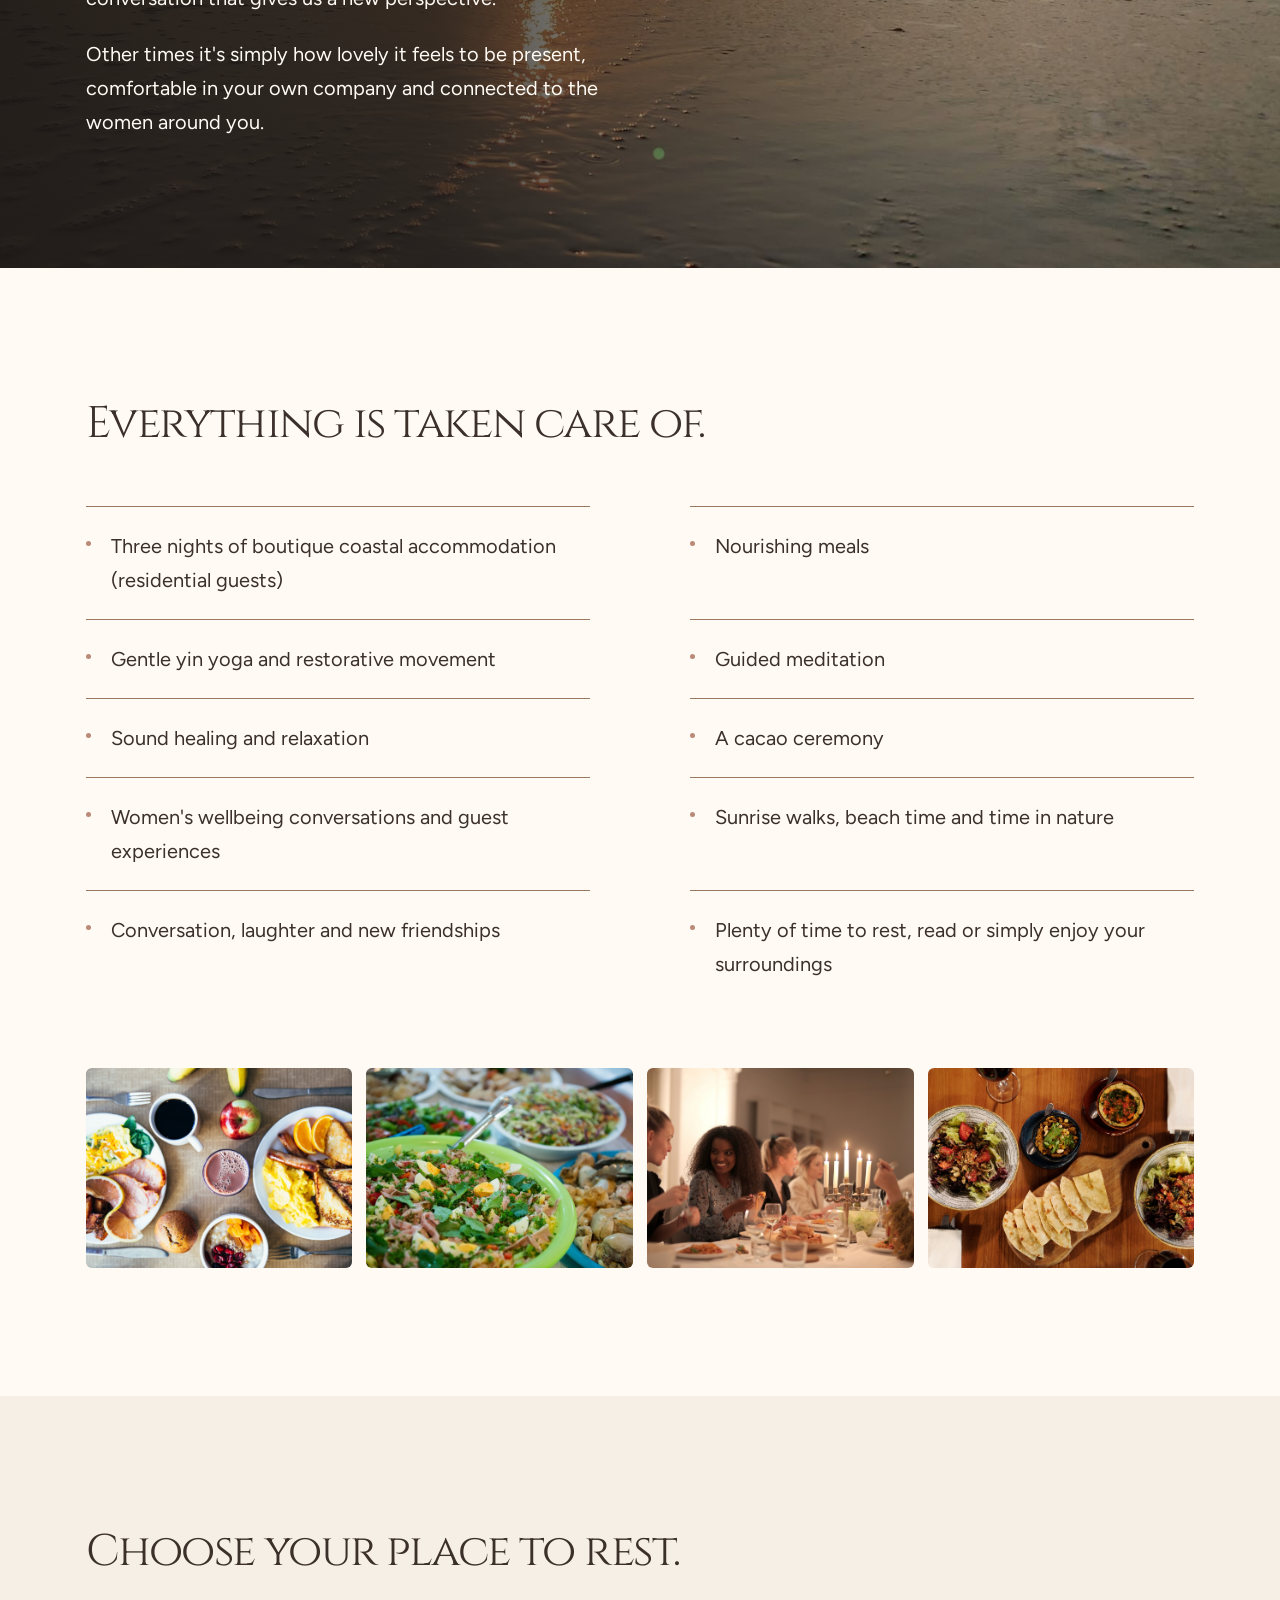
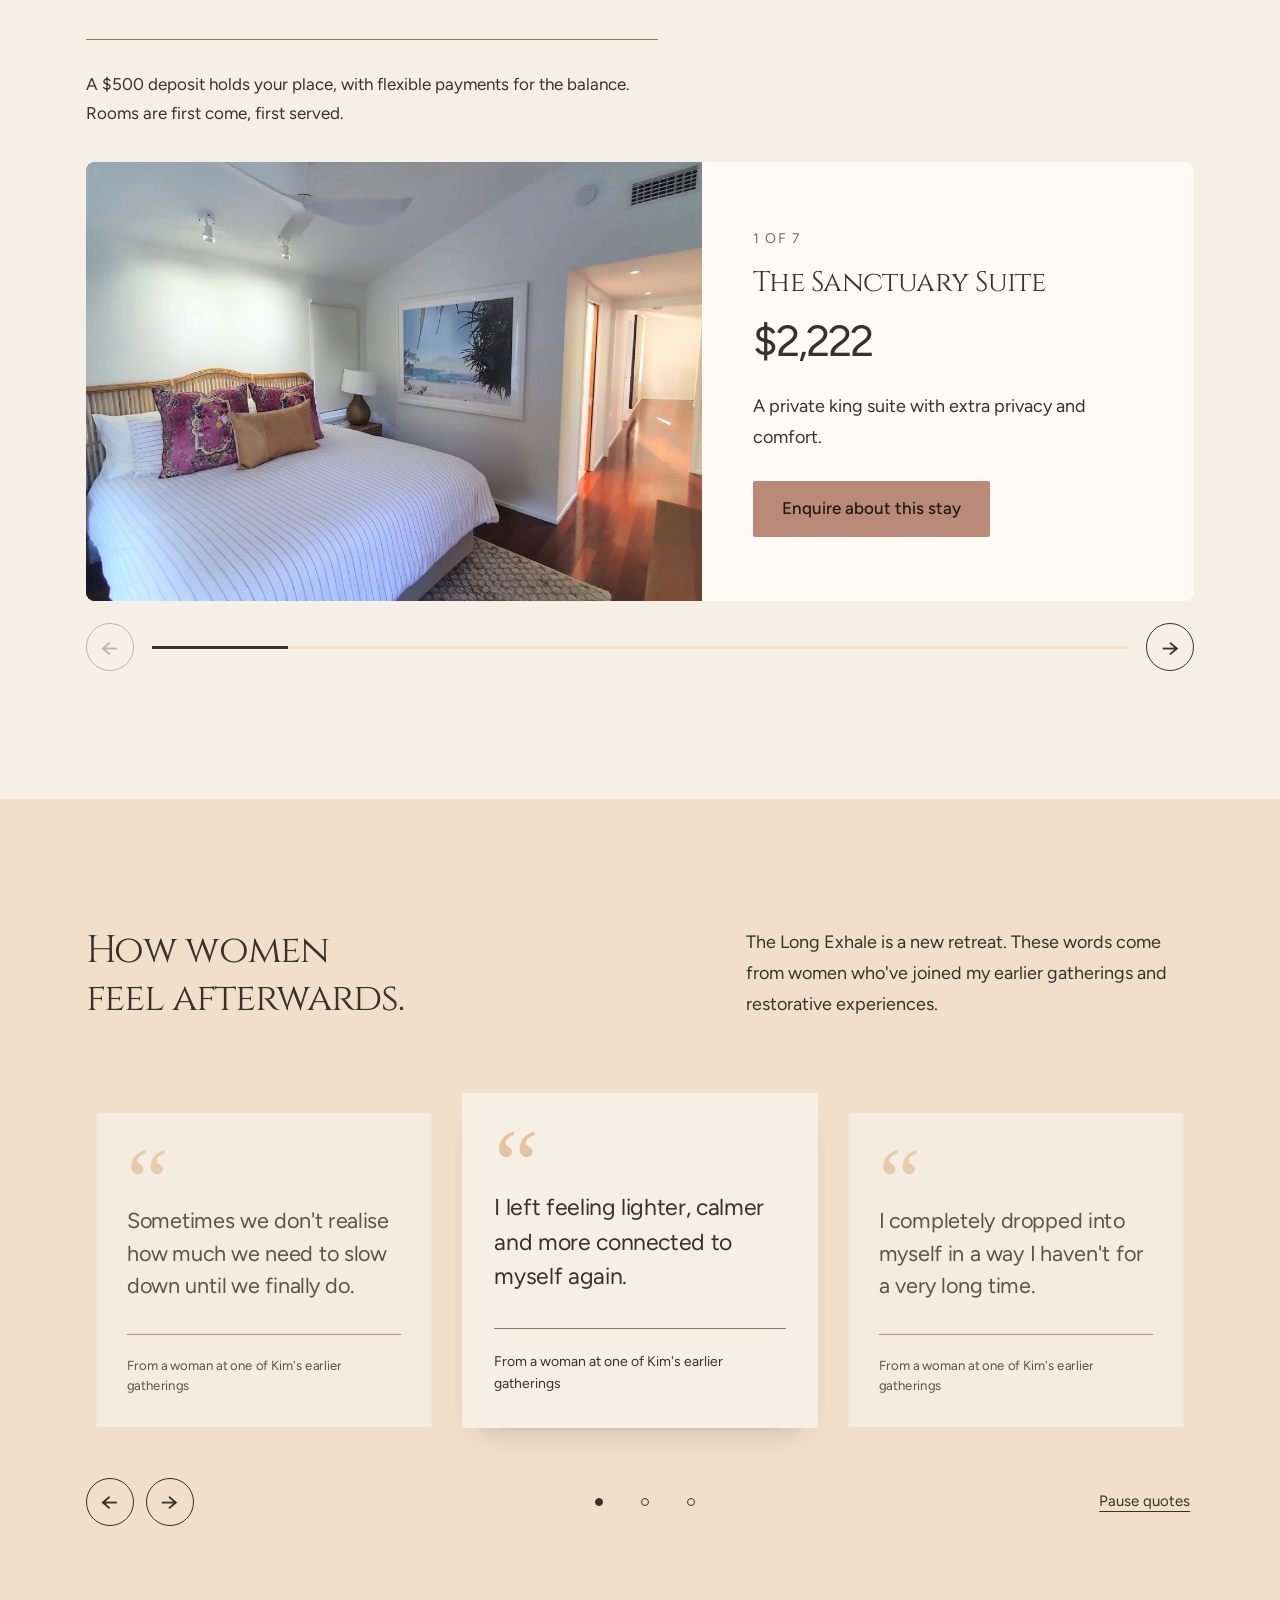
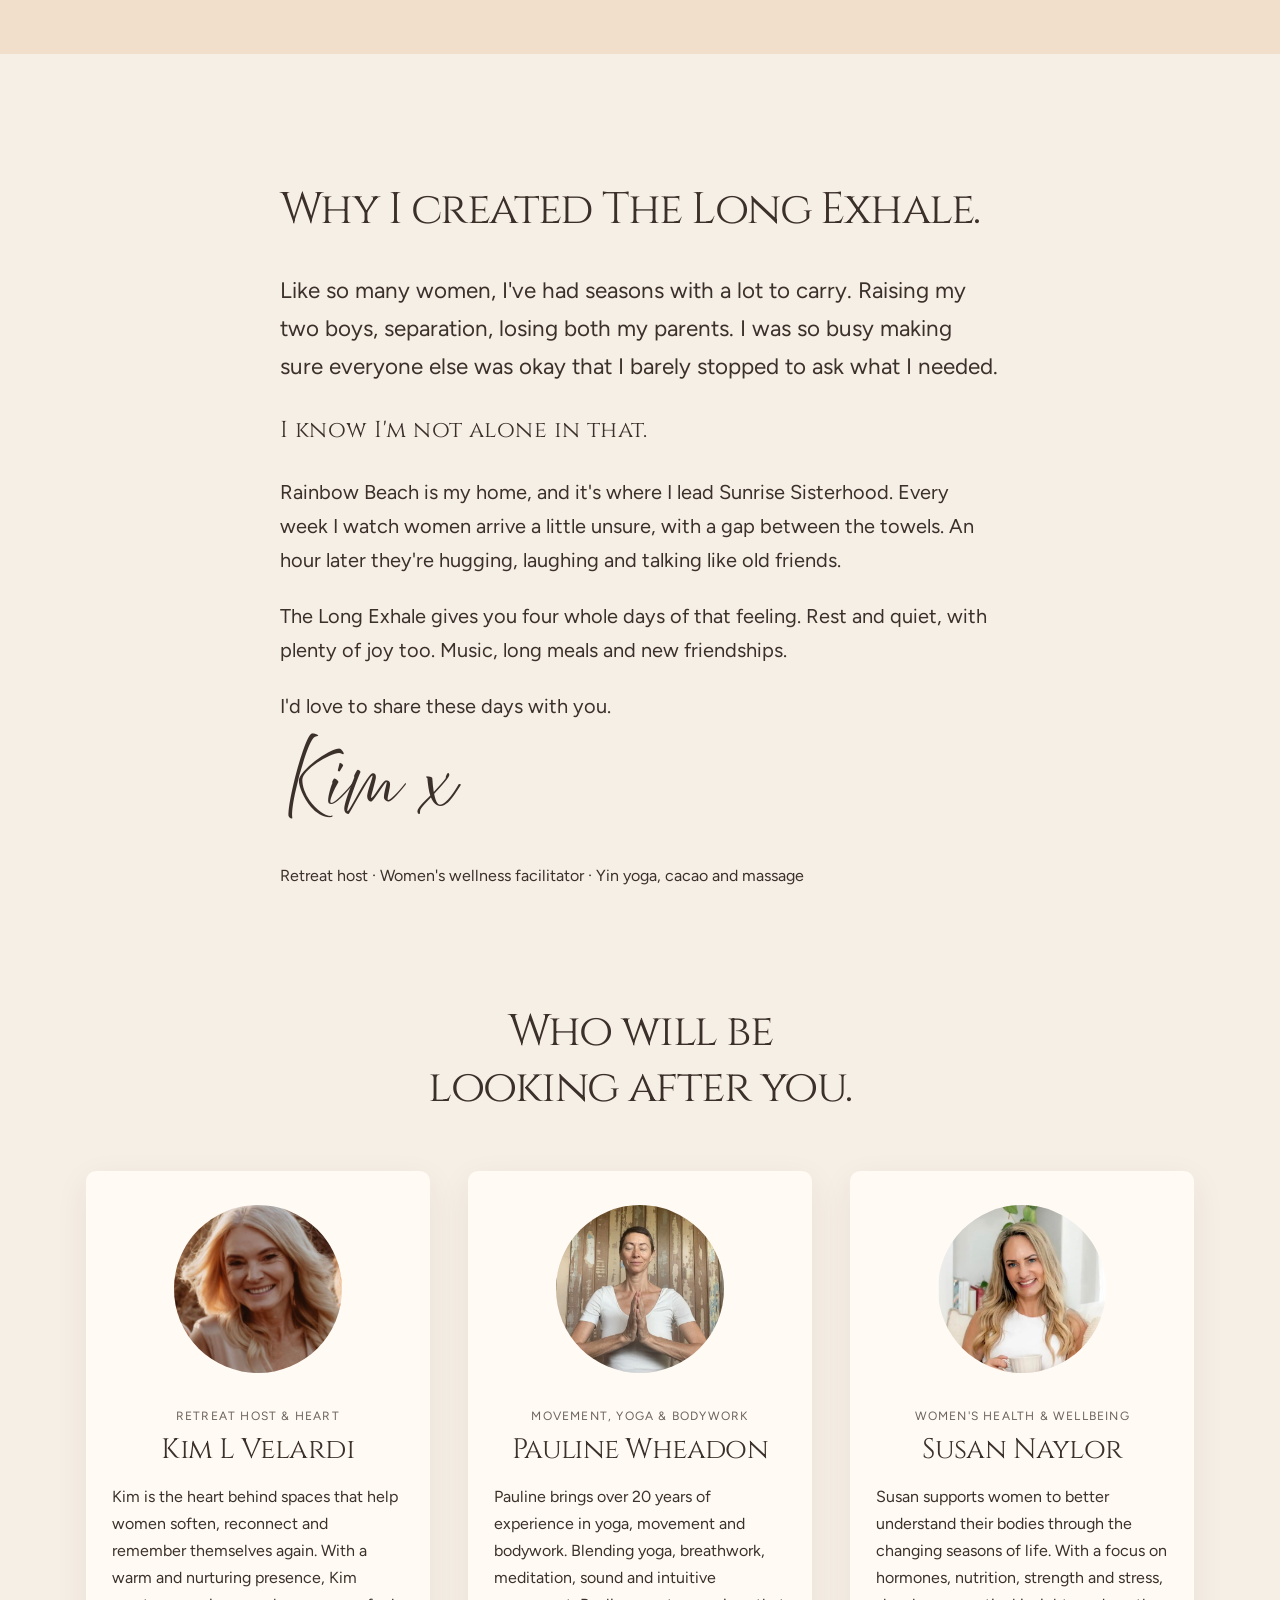
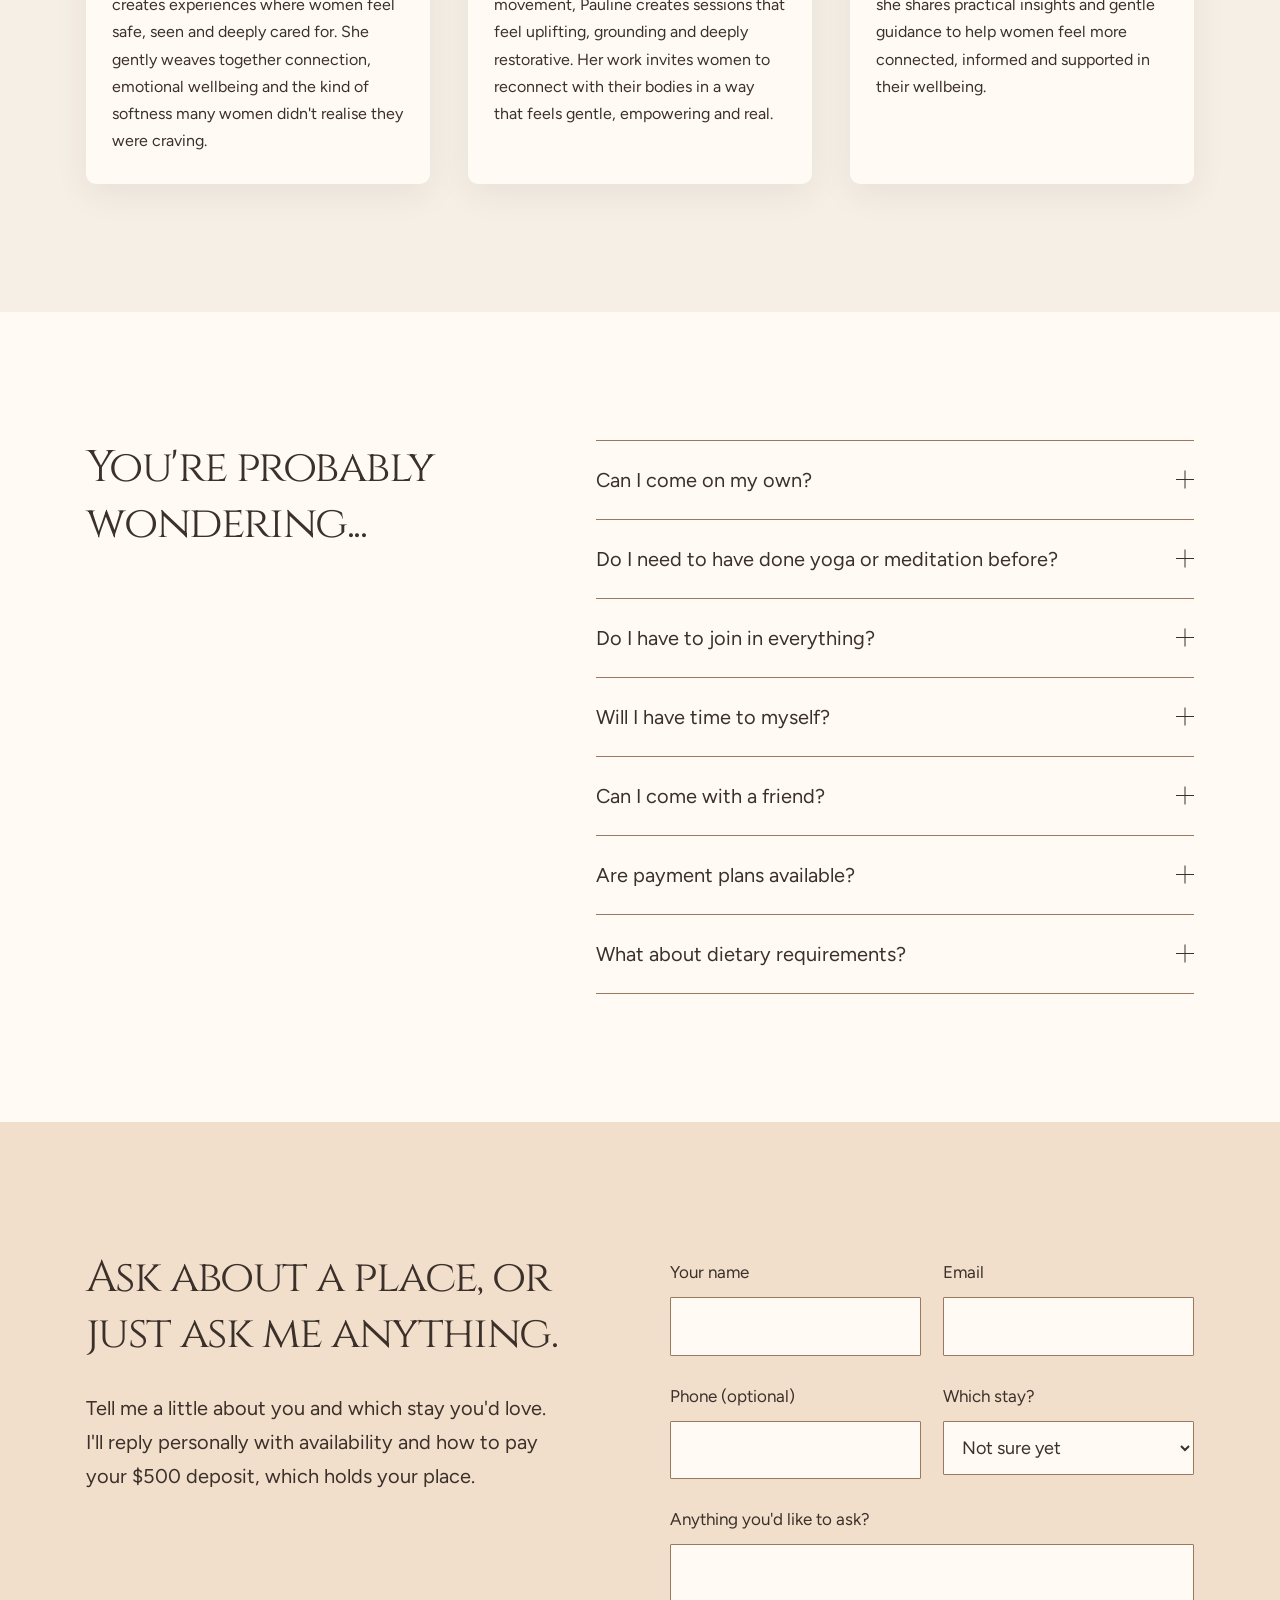
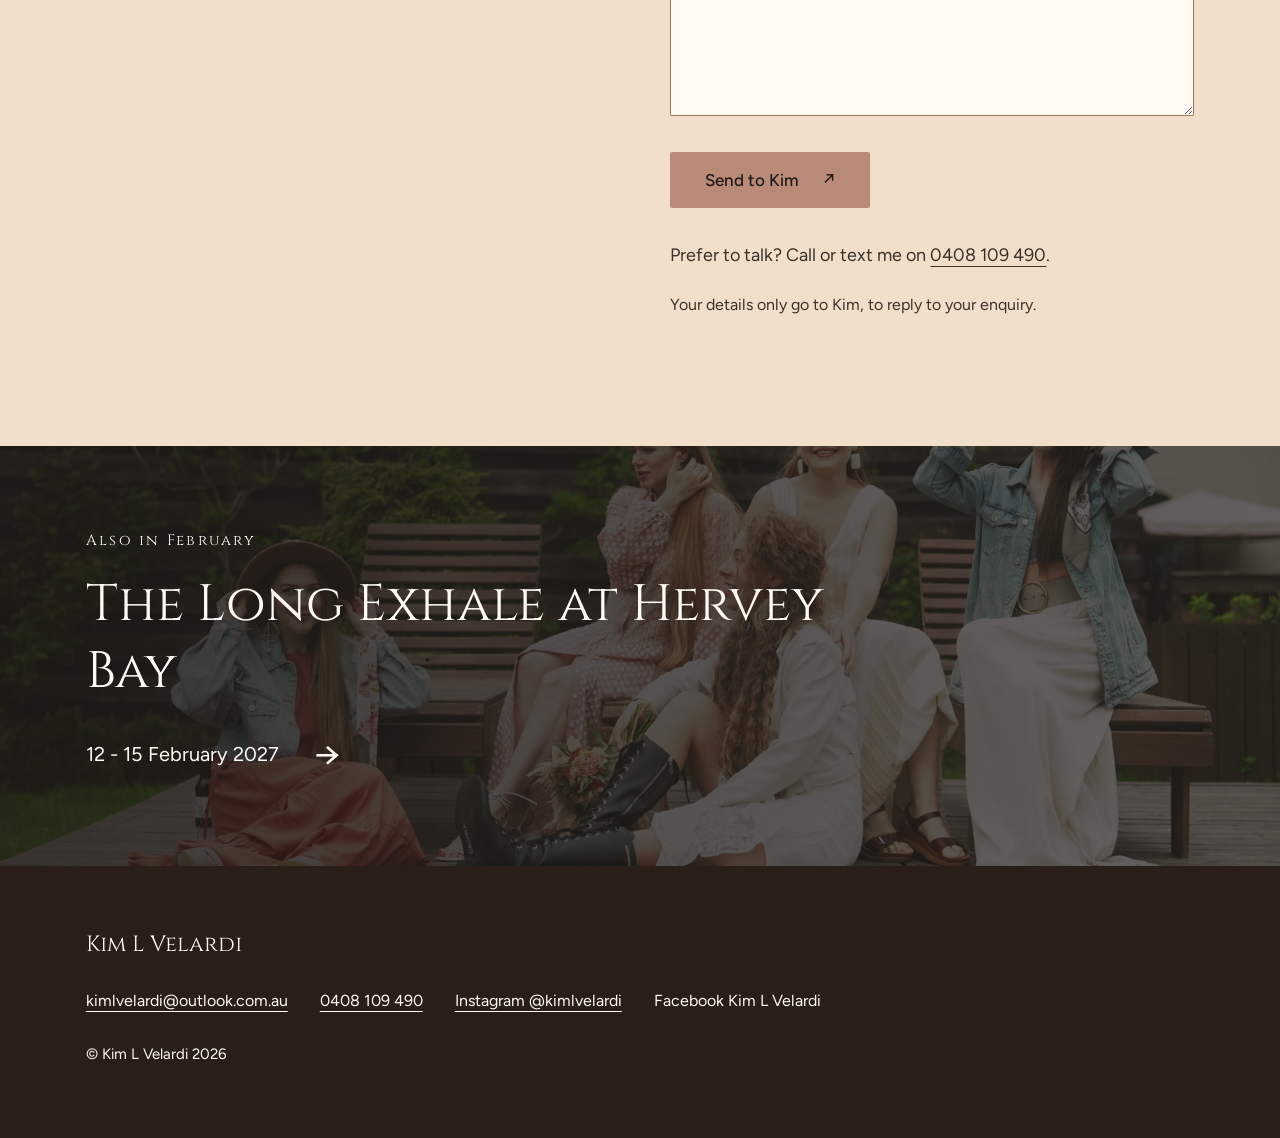
==== commit 44342975: "Rainbow Beach: add coloured cliffs to house row Co-Authored-By: Claude Opus 5.5 <noreply@anthropic.c" ====
--- a/rainbow-beach/index.html
+++ b/rainbow-beach/index.html
@@ -62,7 +62,7 @@
 </section>
 <section class="house section-space" aria-labelledby="house-title"><div class="container house-grid">
   <div class="house-copy reveal"><h2 id="house-title">Tucked away, moments from the ocean.</h2><p>A private retreat home amongst nature, just moments from the coastline of Rainbow Beach. A small group of women, comfortable rooms and the ocean a short walk away.</p></div>
-  <div class="house-thumbs"><figure class="house-thumb"><img src="../img/rb-pool.jpg" alt="The pool and garden at the Rainbow Beach retreat home." loading="lazy" decoding="async"></figure><figure class="house-thumb"><img src="../img/rb-aerial.jpg" alt="An aerial view of the Rainbow Beach retreat home in its green surroundings." loading="lazy" decoding="async"></figure></div>
+  <div class="house-thumbs"><figure class="house-thumb"><img src="../img/rb-pool.jpg" alt="The pool and garden at the Rainbow Beach retreat home." loading="lazy" decoding="async"></figure><figure class="house-thumb"><img src="../img/rb-aerial.jpg" alt="An aerial view of the Rainbow Beach retreat home in its green surroundings." loading="lazy" decoding="async"></figure><figure class="house-thumb"><img src="../img/rb-cliffs.jpg" alt="The coloured sand cliffs along the beach at Rainbow Beach." loading="lazy" decoding="async"></figure></div>
 </div></section>
 <section class="days section-space" aria-labelledby="days-title">
   <div class="container">
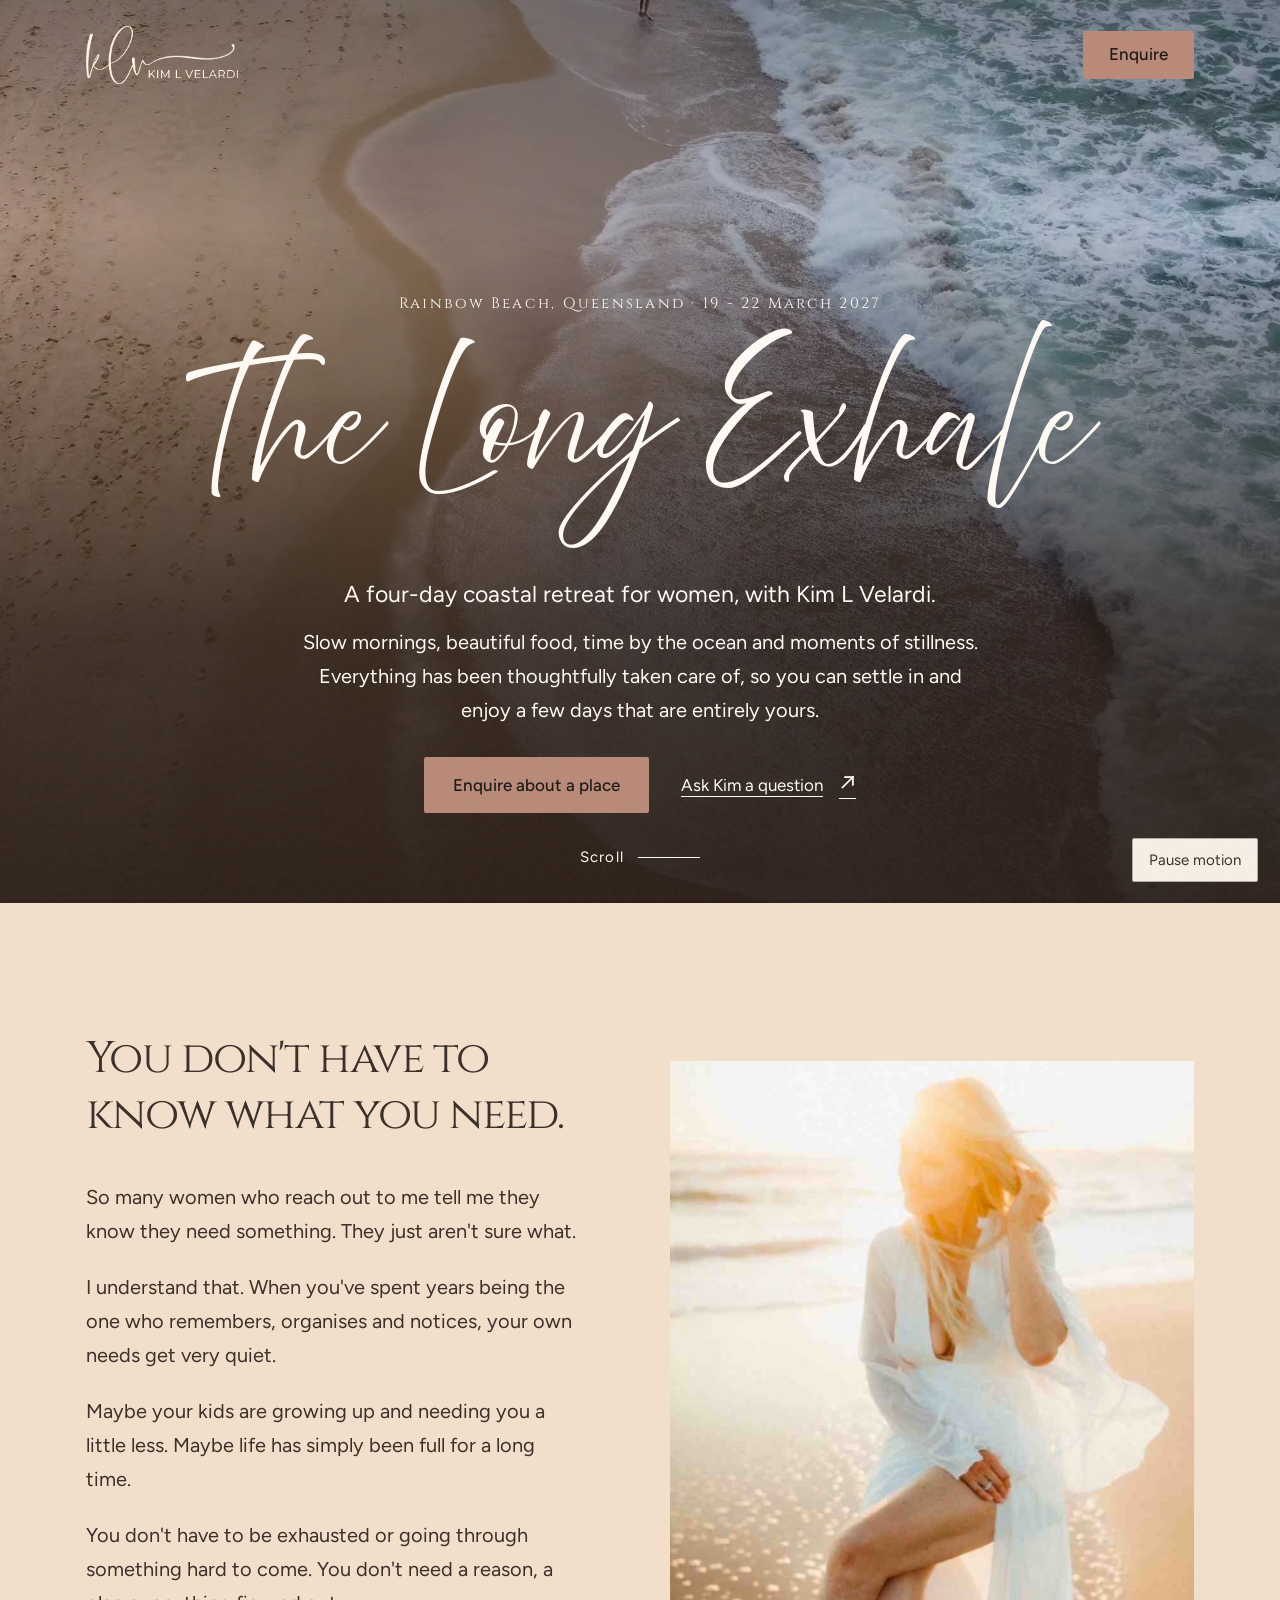
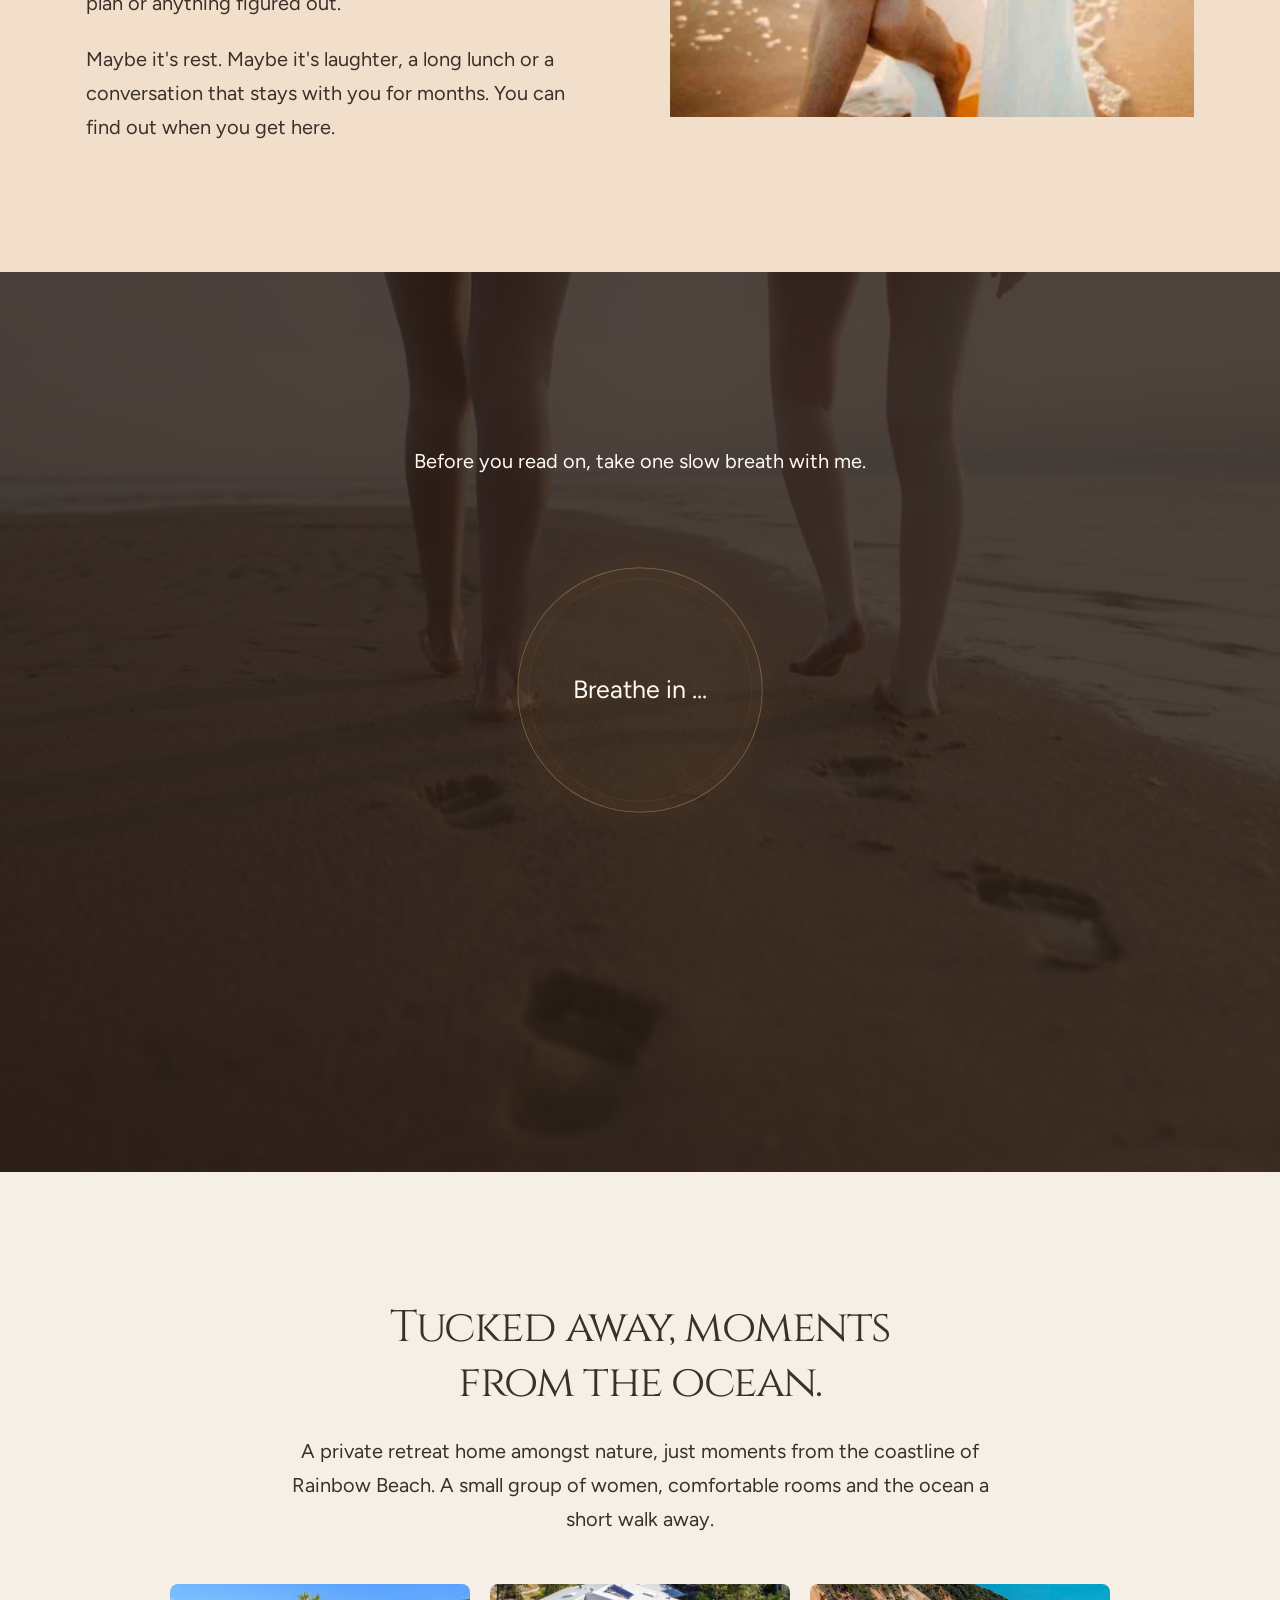
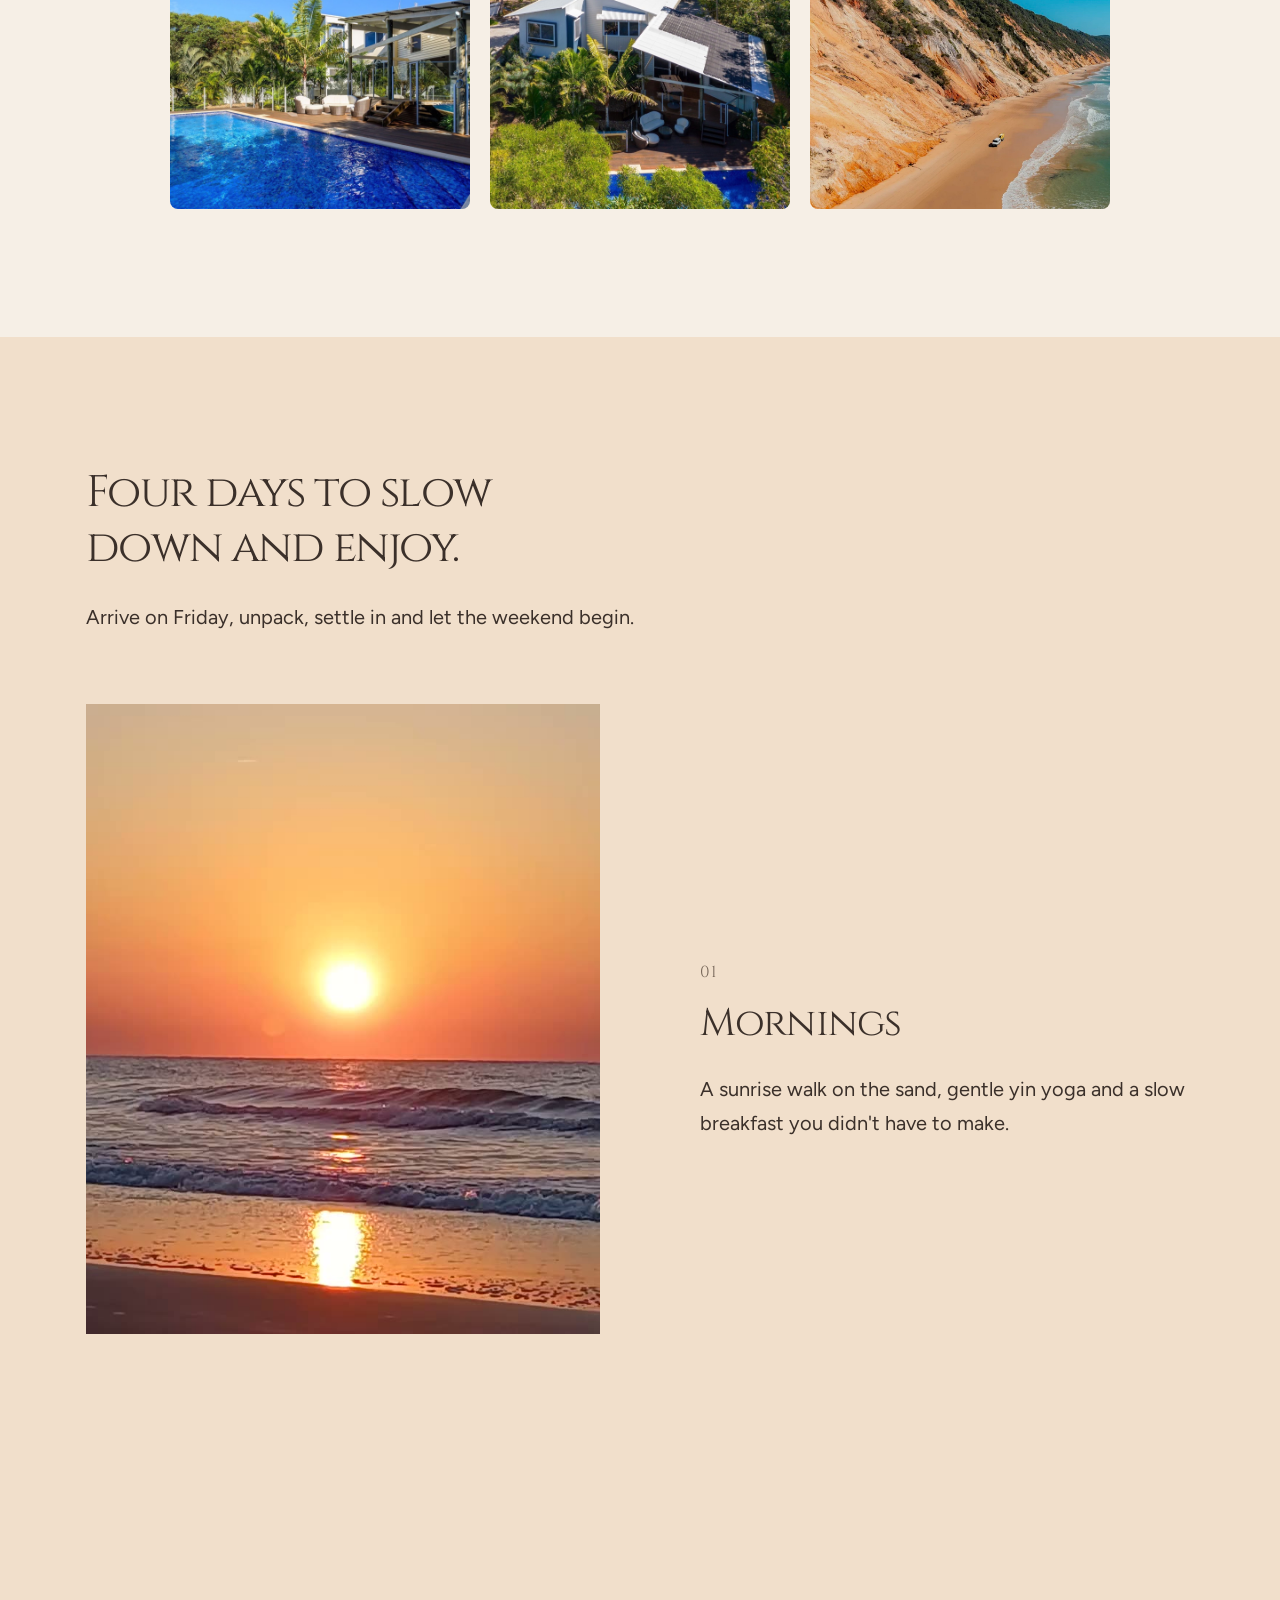
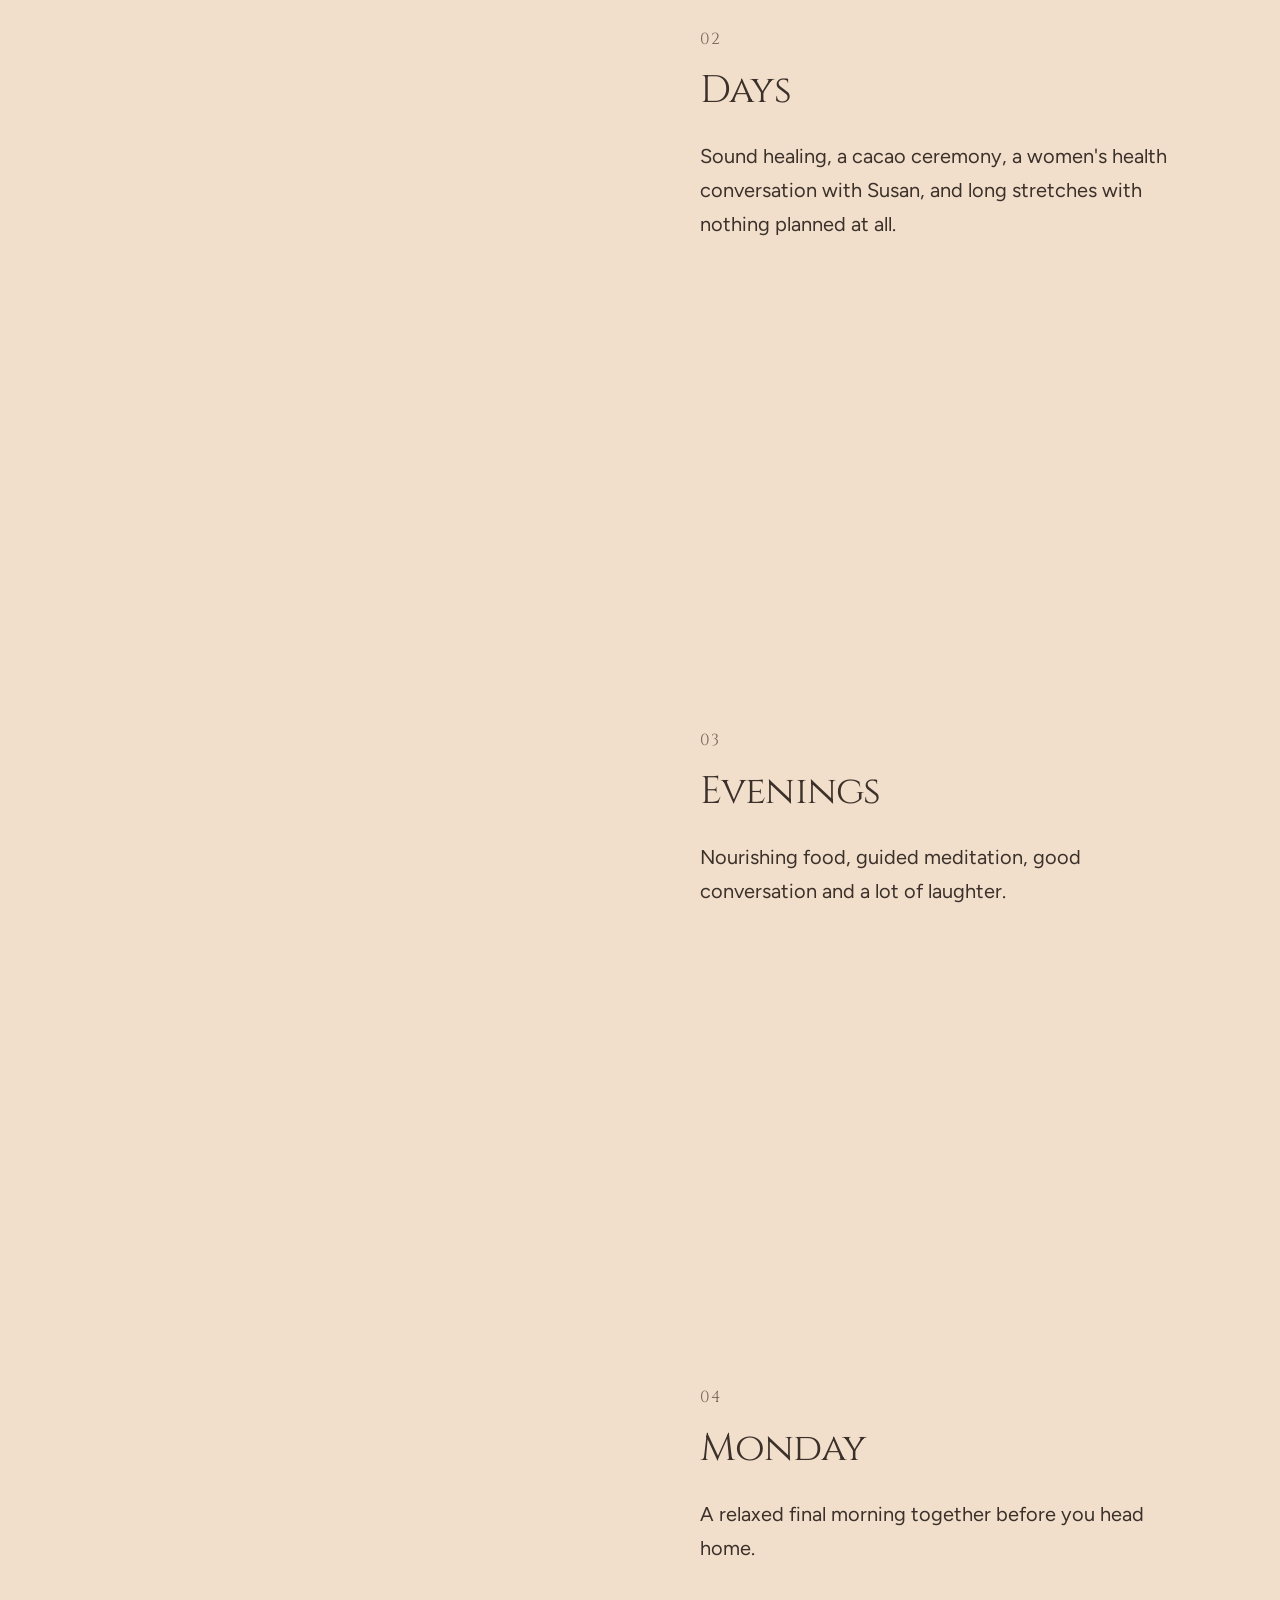
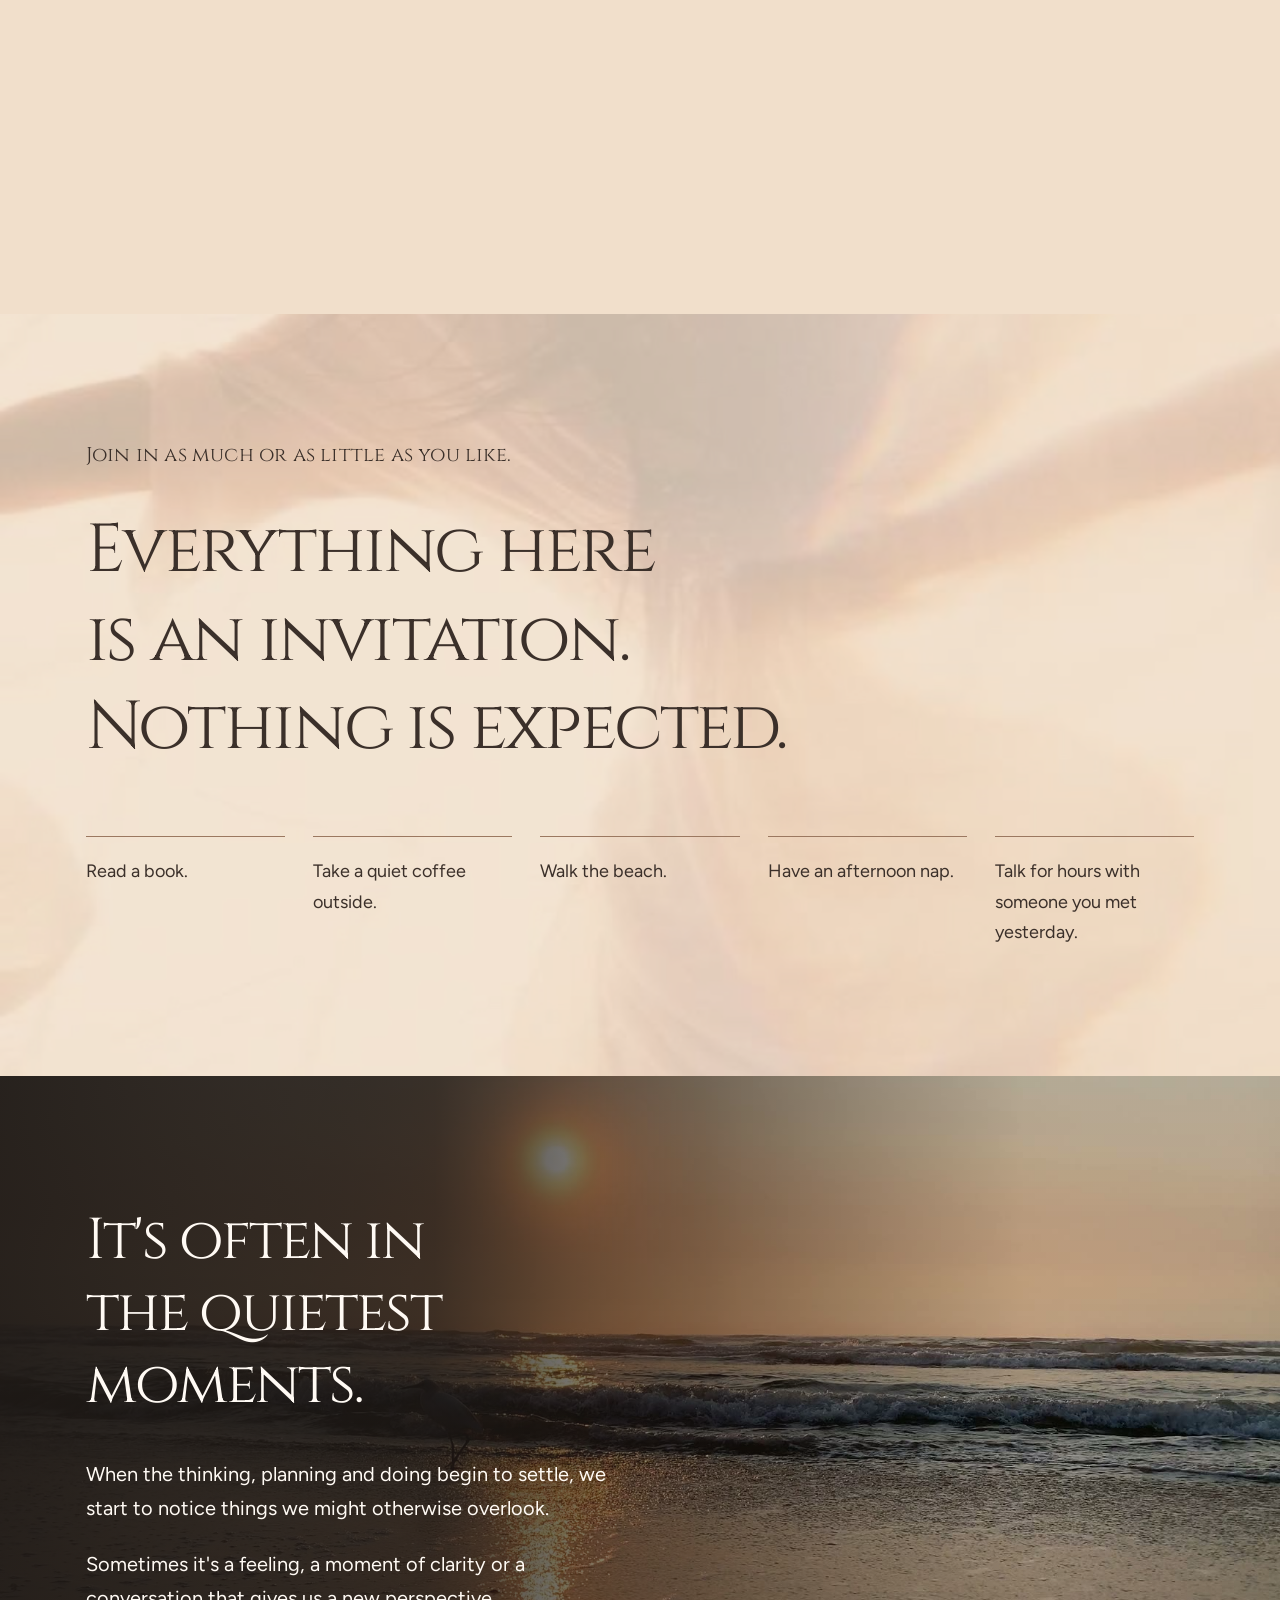
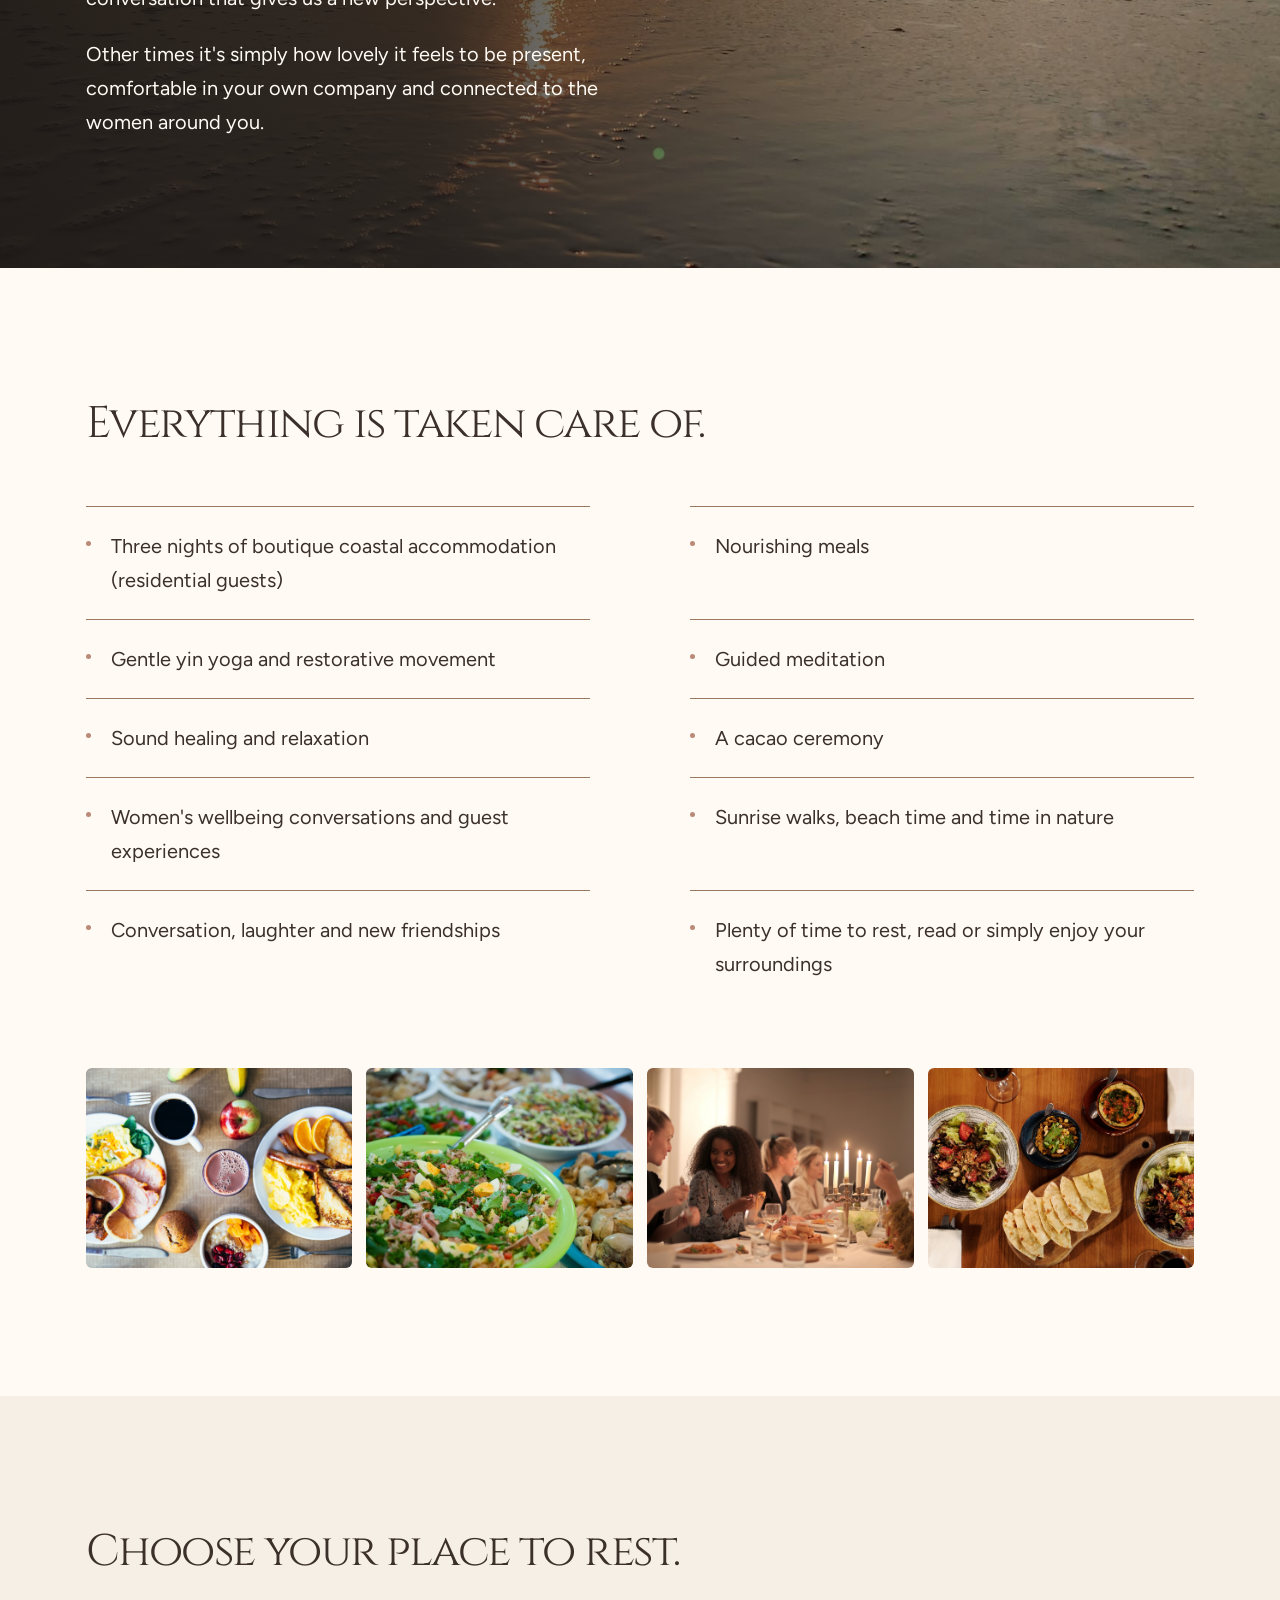
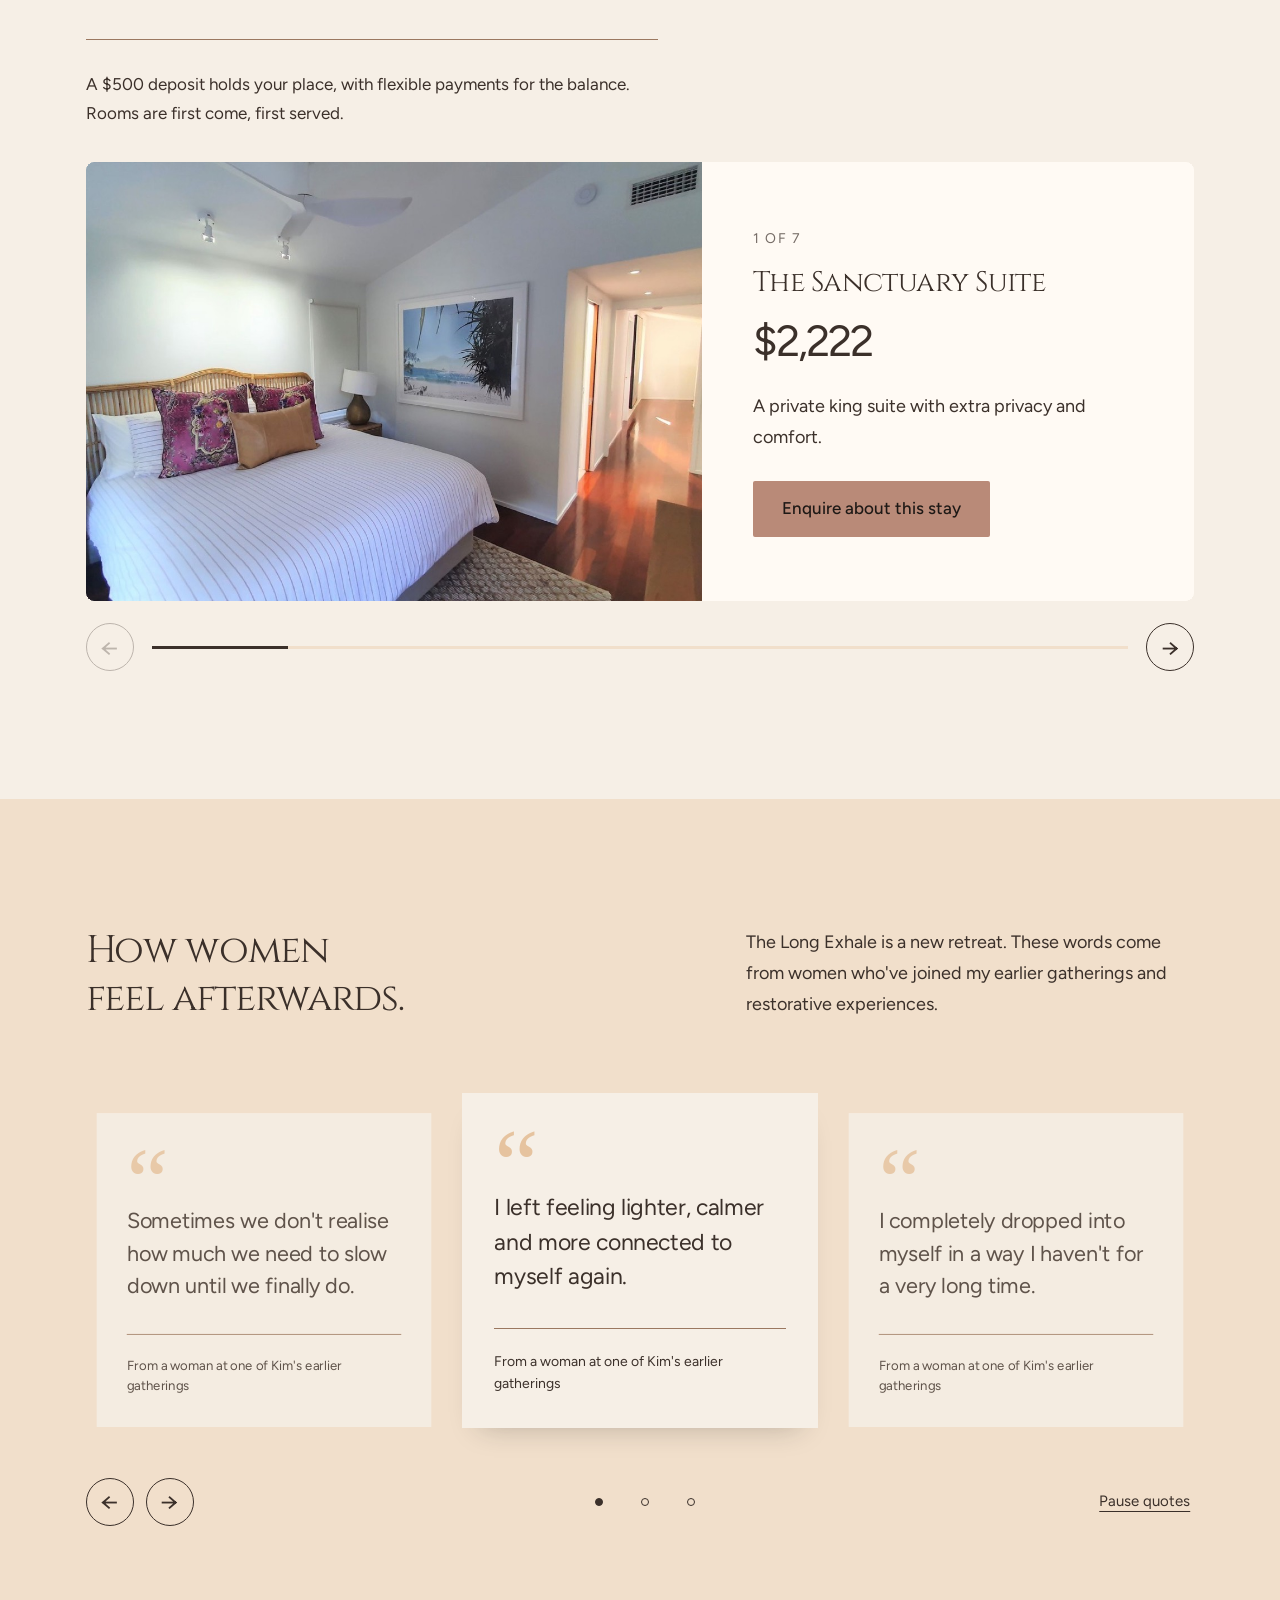
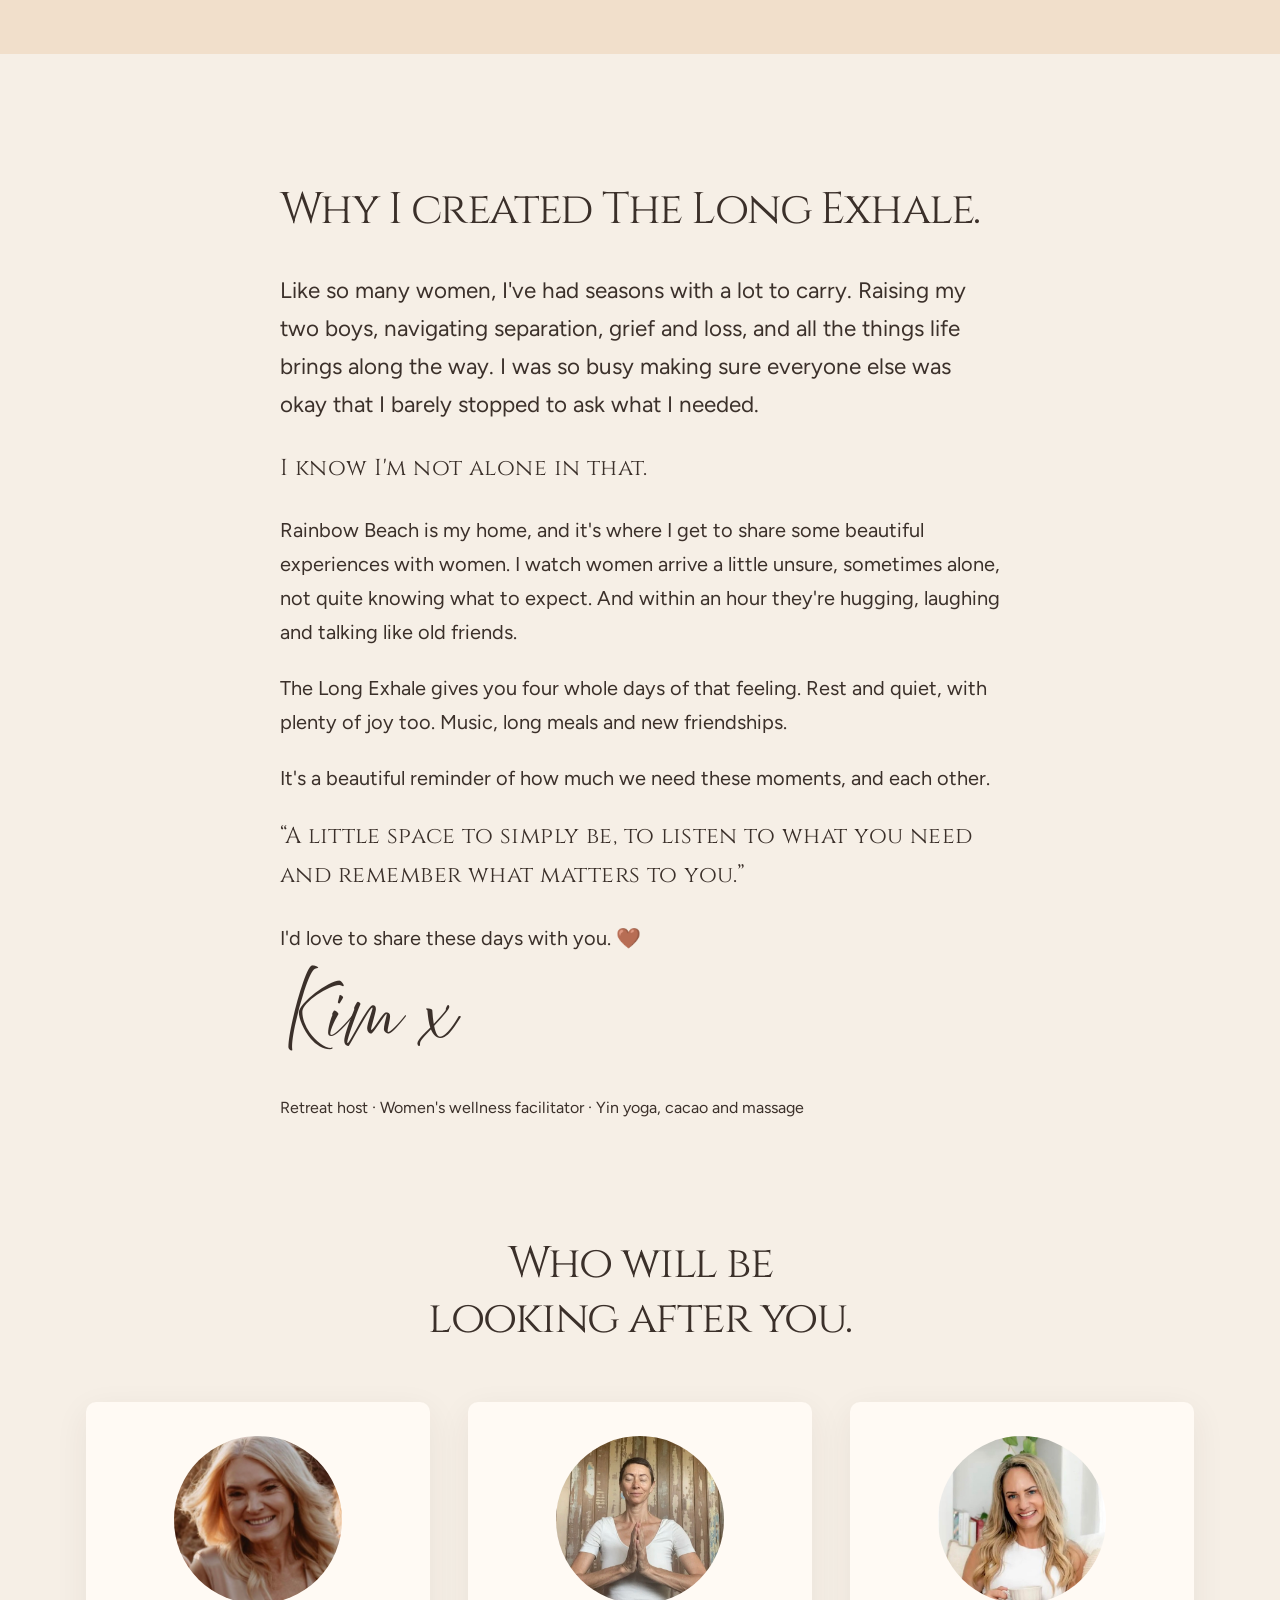
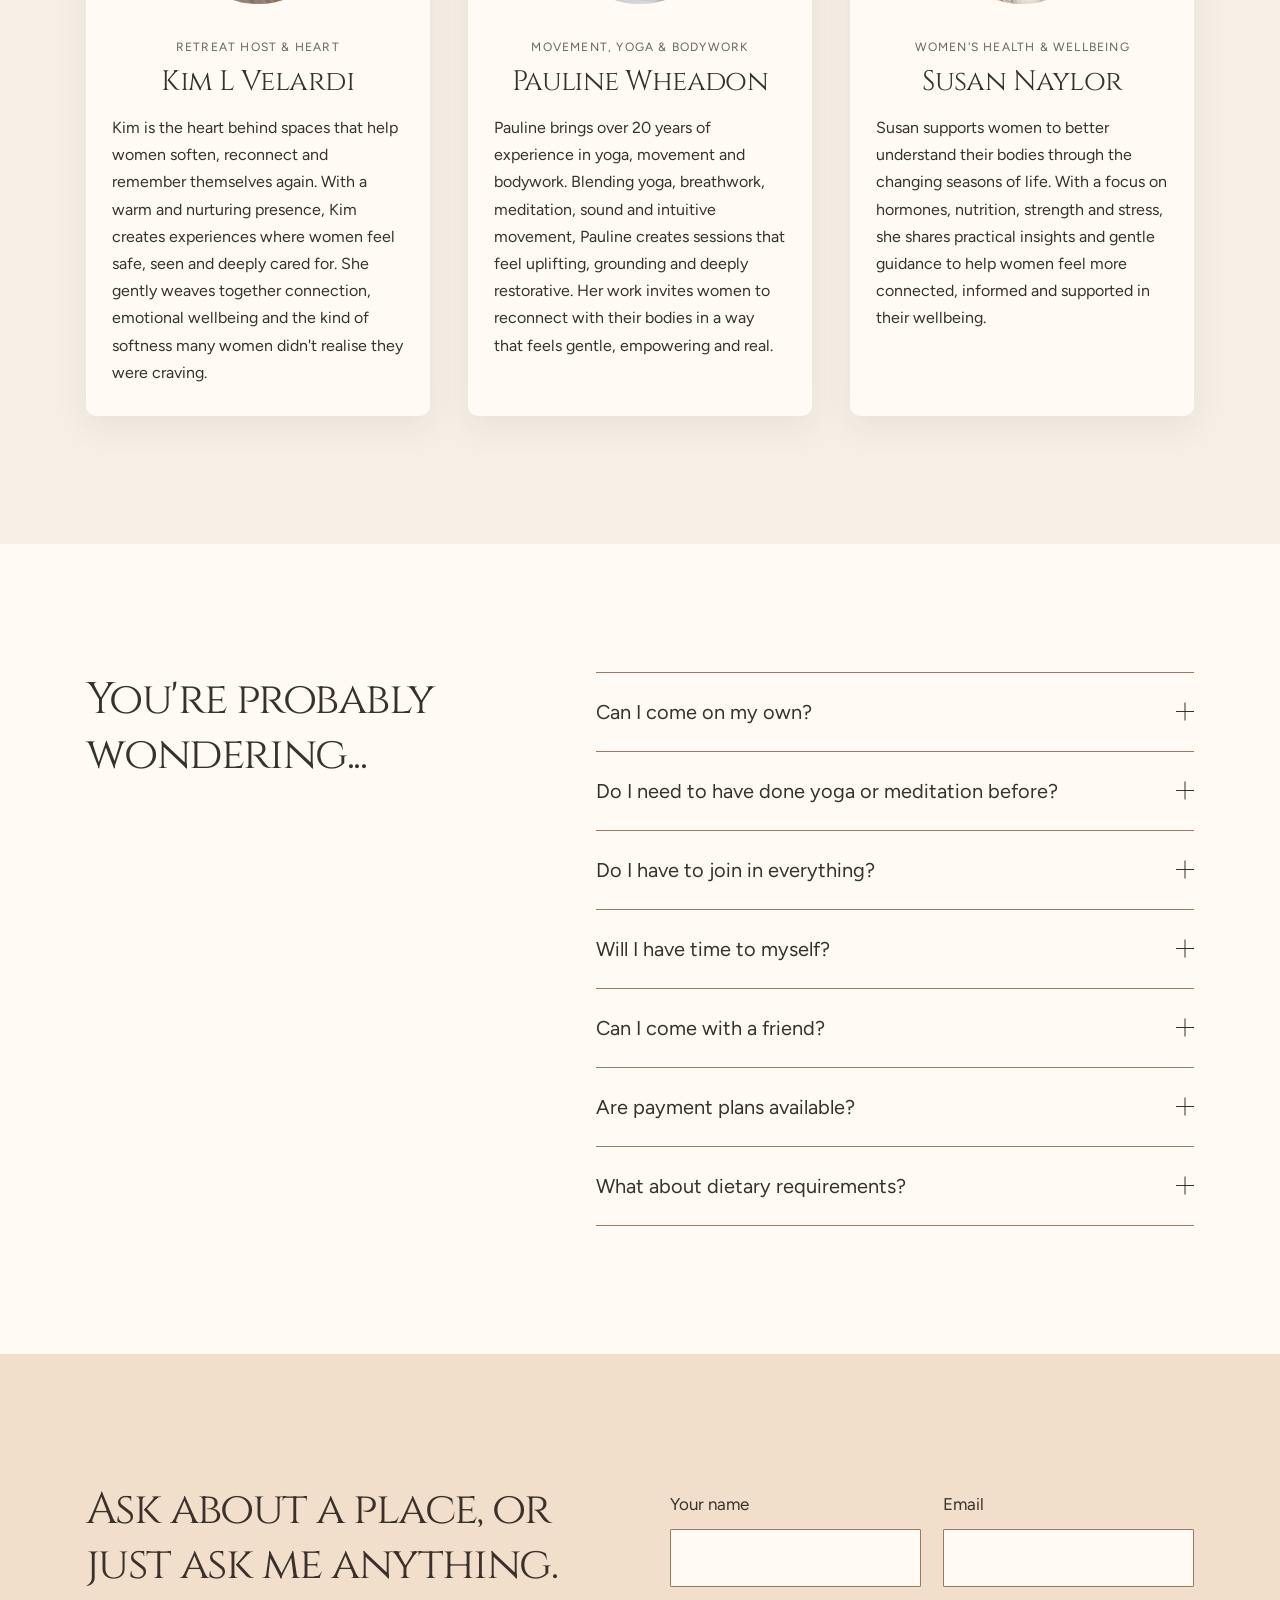
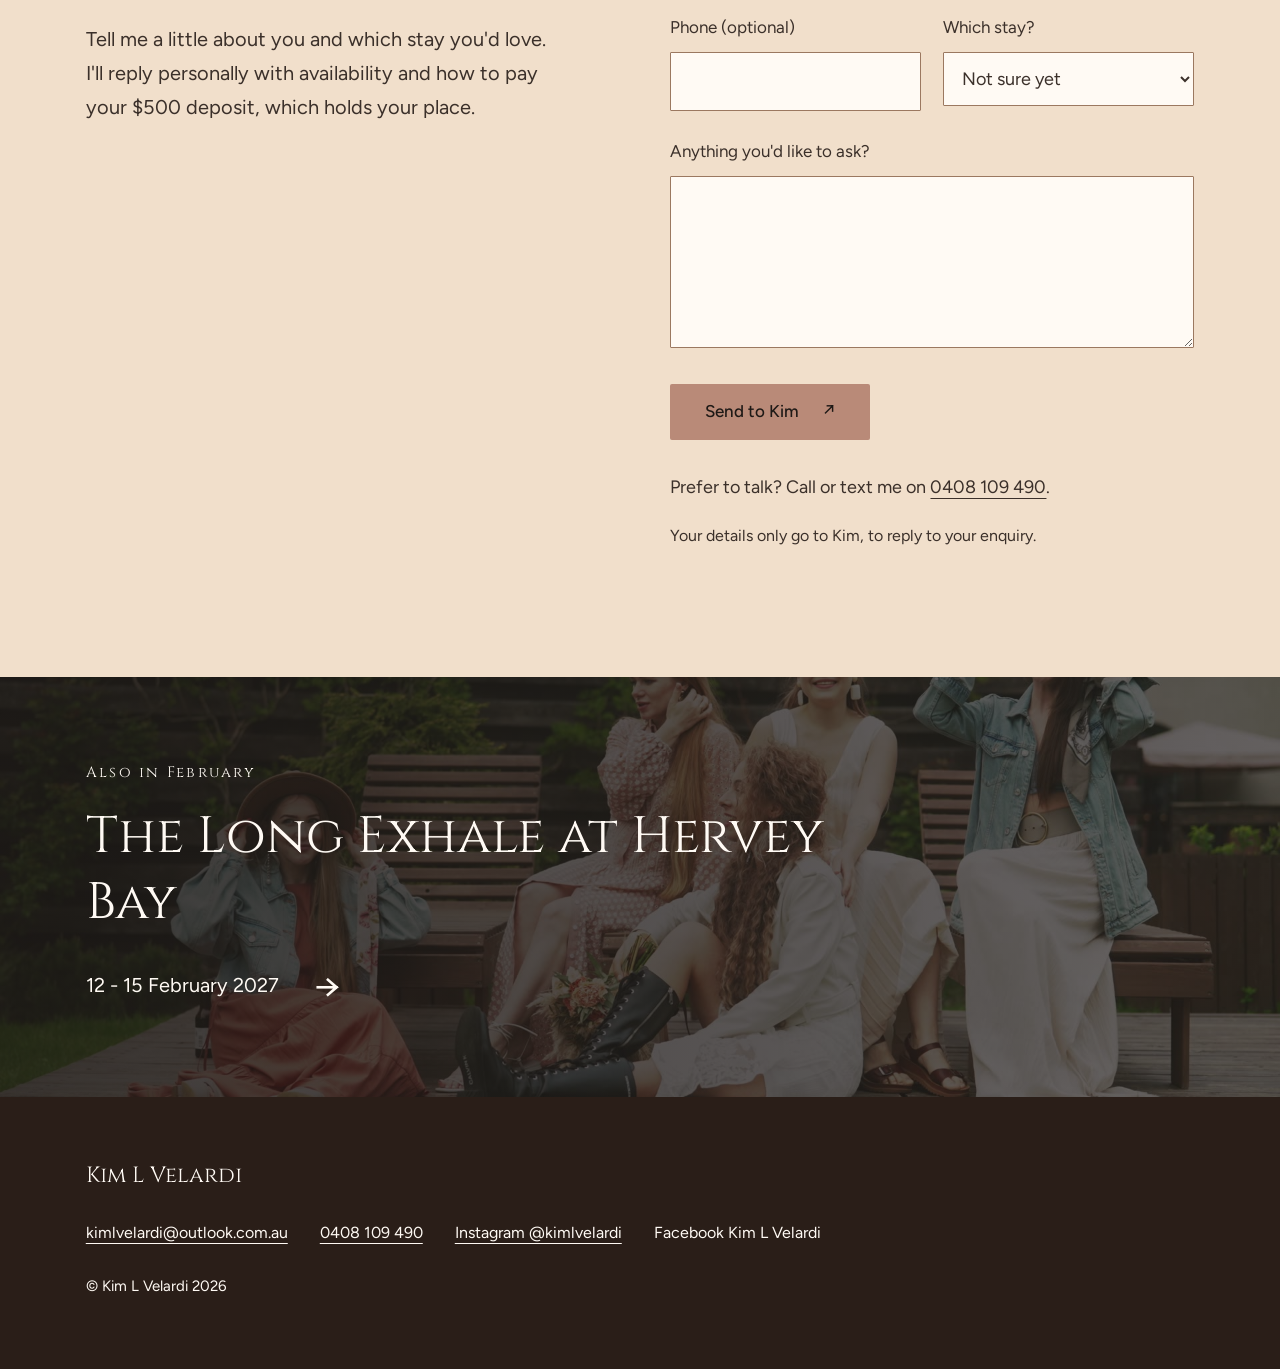
==== commit cab77bae: "Kim's 15 Nov text edits: remove Sunrise Sisterhood, her own 'Why I created' story per page, 'four da" ====
--- a/rainbow-beach/index.html
+++ b/rainbow-beach/index.html
@@ -57,7 +57,7 @@
       <div class="breath-words" aria-hidden="true"><span class="breath-in">Breathe in ...</span><span class="breath-out">and let it all go.</span></div>
       <p class="breath-static">Breathe in ...<br>and let it all go.</p>
     </div>
-    <p class="breath-after">That's the feeling. Now imagine four days of it.</p>
+    <p class="breath-after">That's the feeling. Now imagine four days of this.</p>
   </div>
 </section>
 <section class="house section-space" aria-labelledby="house-title"><div class="container house-grid">
@@ -107,11 +107,13 @@
 <section class="kim section-space" aria-labelledby="kim-title"><div class="container">
   <div class="kim-grid kim-solo">
   <div class="kim-letter reveal"><h2 id="kim-title">Why I created The Long Exhale.</h2>
-<p class="kim-lead">Like so many women, I've had seasons with a lot to carry. Raising my two boys, separation, losing both my parents. I was so busy making sure everyone else was okay that I barely stopped to ask what I needed.</p>
-<p class="kim-pull">I know I'm not alone in that.</p>
-<p>Rainbow Beach is my home, and it&#x27;s where I lead Sunrise Sisterhood. Every week I watch women arrive a little unsure, with a gap between the towels. An hour later they&#x27;re hugging, laughing and talking like old friends.</p>
+<p class="kim-lead">Like so many women, I&#x27;ve had seasons with a lot to carry. Raising my two boys, navigating separation, grief and loss, and all the things life brings along the way. I was so busy making sure everyone else was okay that I barely stopped to ask what I needed.</p>
+<p class="kim-pull">I know I&#x27;m not alone in that.</p>
+<p>Rainbow Beach is my home, and it&#x27;s where I get to share some beautiful experiences with women. I watch women arrive a little unsure, sometimes alone, not quite knowing what to expect. And within an hour they&#x27;re hugging, laughing and talking like old friends.</p>
 <p>The Long Exhale gives you four whole days of that feeling. Rest and quiet, with plenty of joy too. Music, long meals and new friendships.</p>
-<p>I'd love to share these days with you.</p><p class="script signature">Kim x</p><p class="roles-line">Retreat host · Women's wellness facilitator · Yin yoga, cacao and massage</p></div></div>
+<p>It&#x27;s a beautiful reminder of how much we need these moments, and each other.</p>
+<p class="kim-pull">“A little space to simply be, to listen to what you need and remember what matters to you.”</p>
+<p>I&#x27;d love to share these days with you. 🤎</p><p class="script signature">Kim x</p><p class="roles-line">Retreat host · Women's wellness facilitator · Yin yoga, cacao and massage</p></div></div>
   <div class="hosts-block">
   <h2 class="hosts-title reveal" id="hosts-title">Who will be looking after you.</h2>
   <div class="hosts hosts-3">
